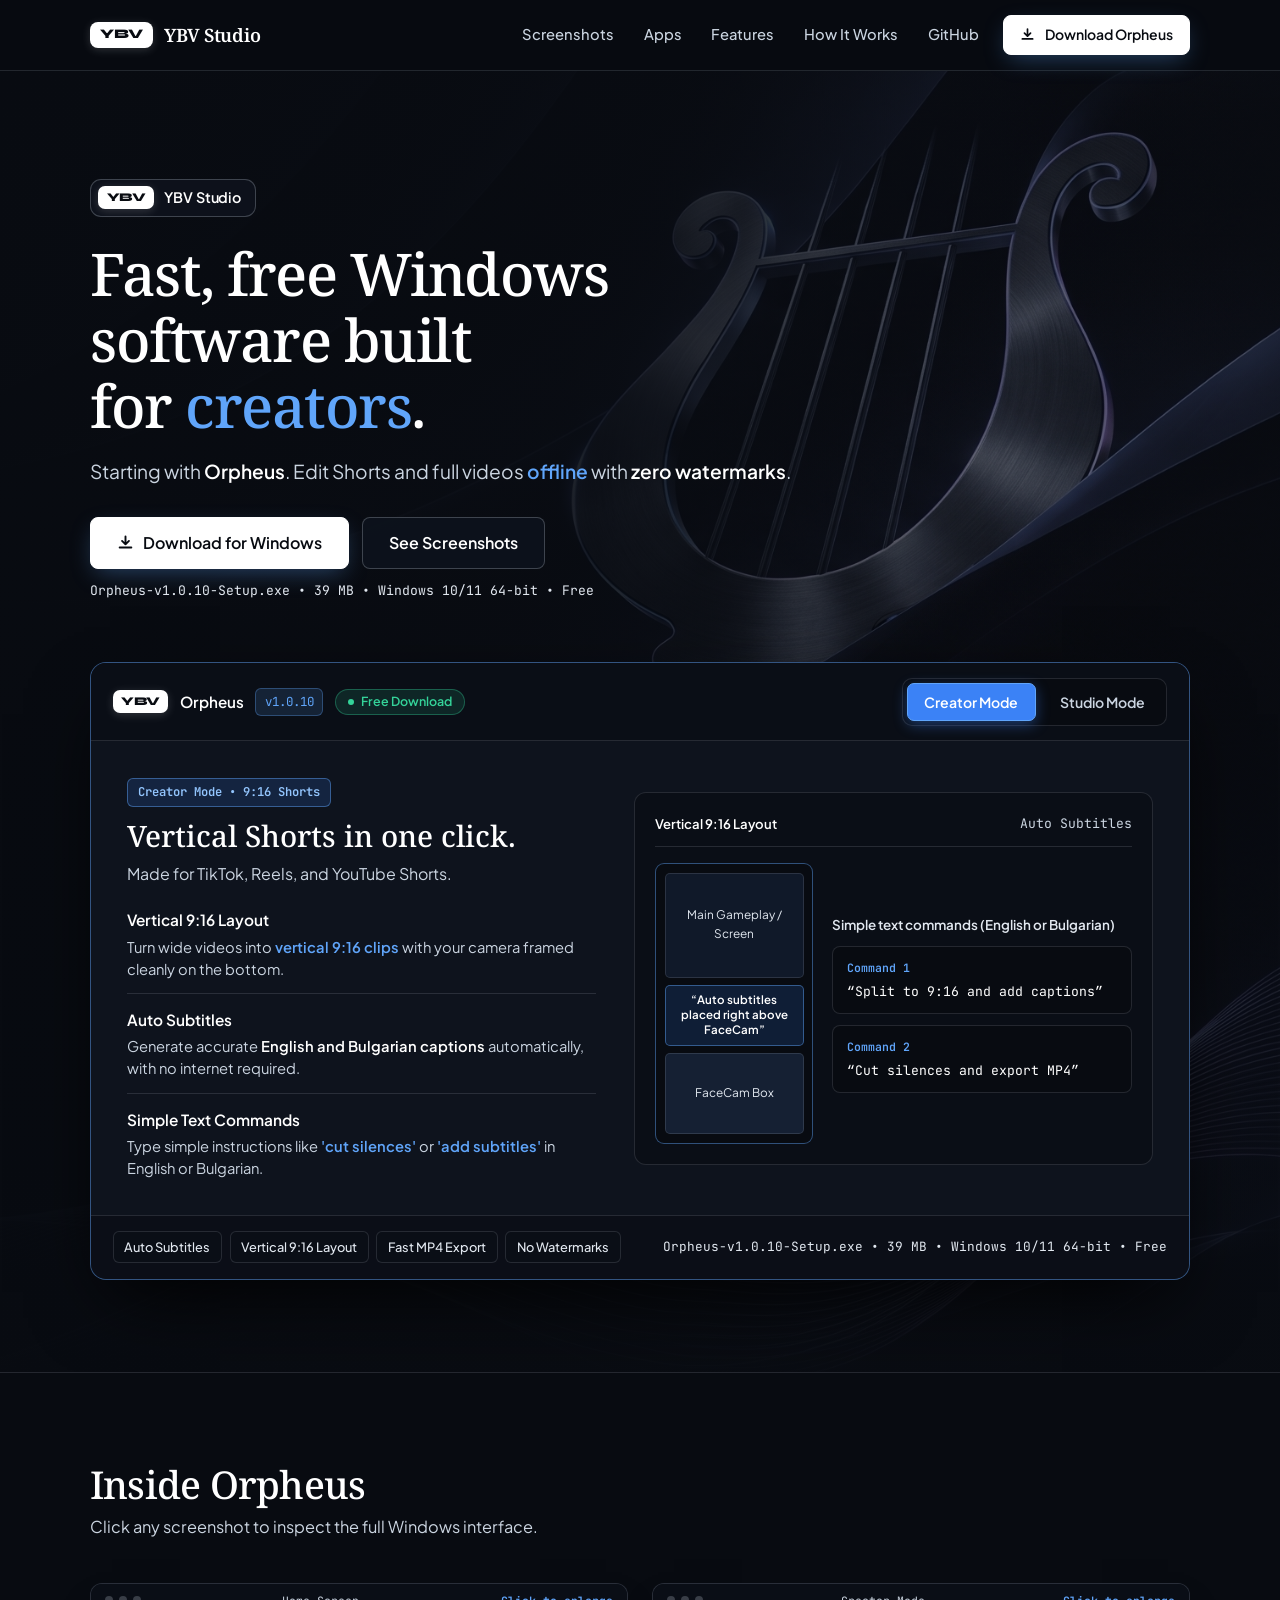
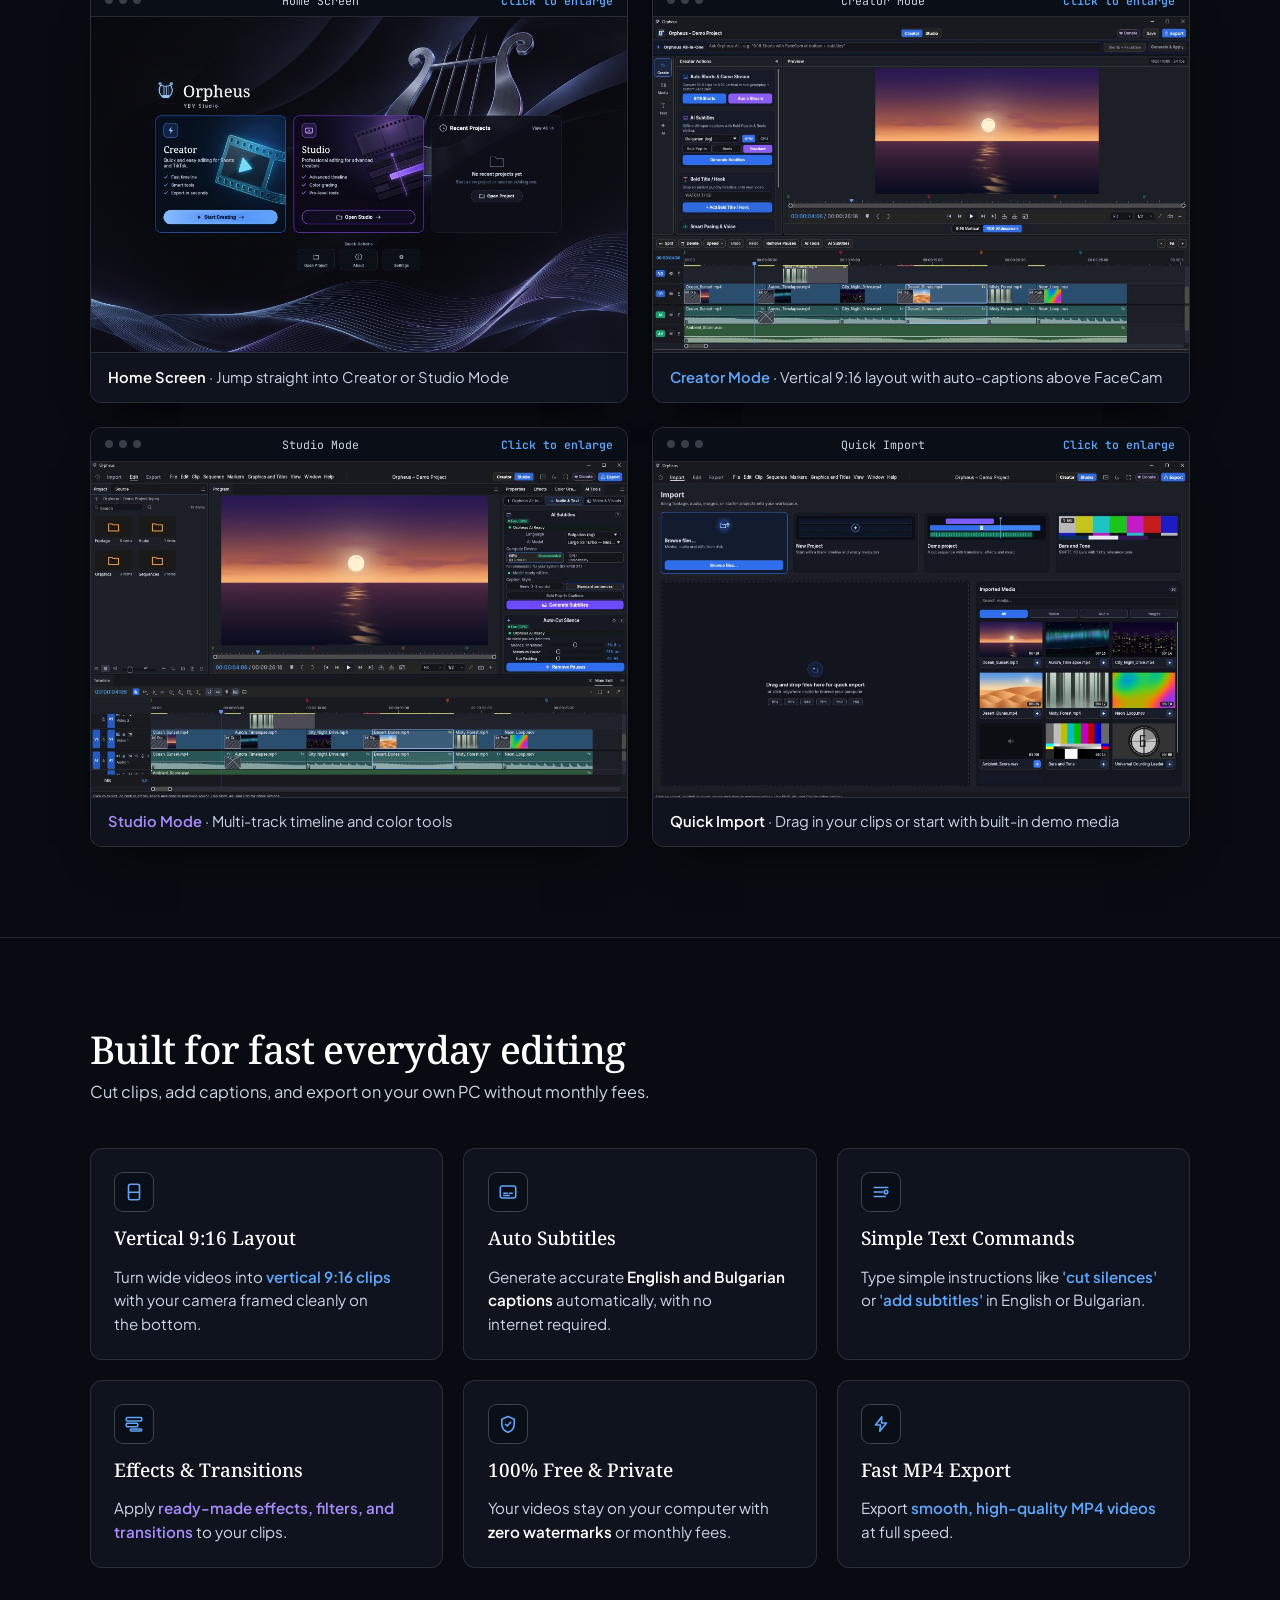
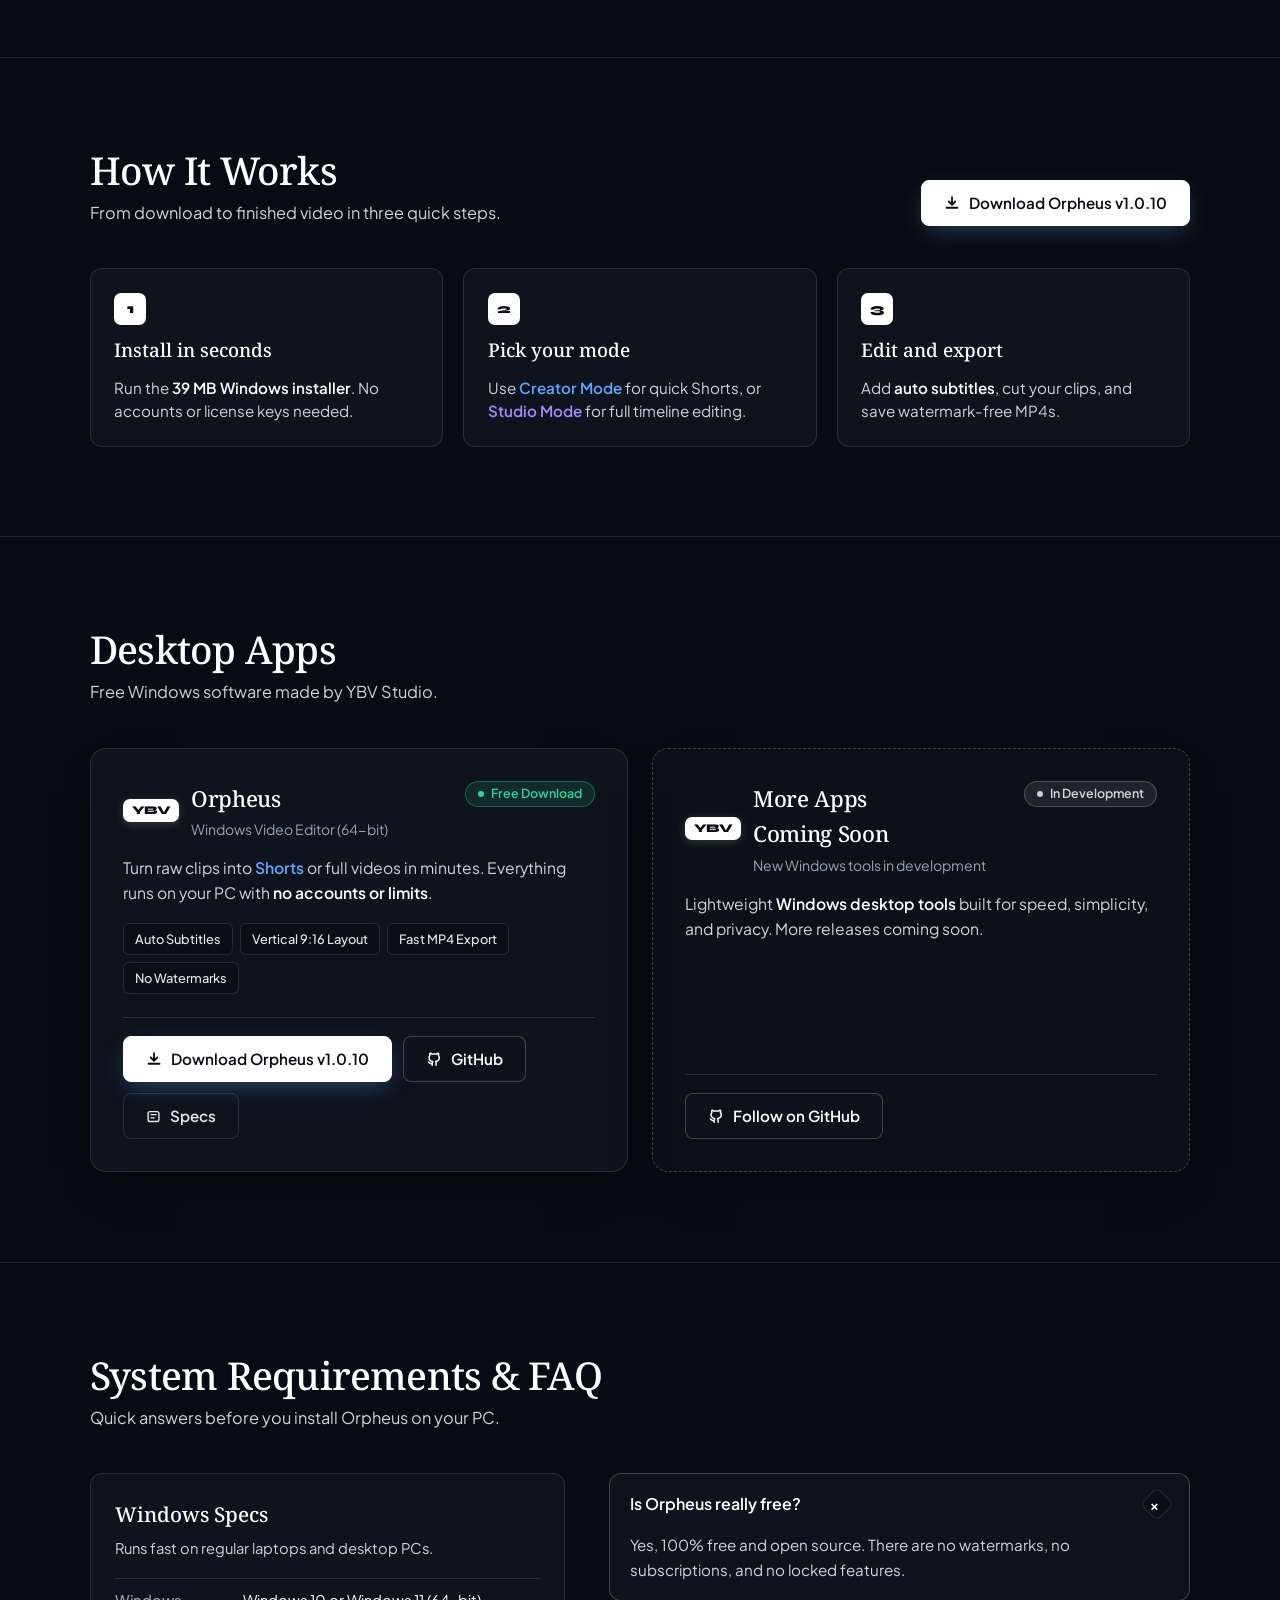
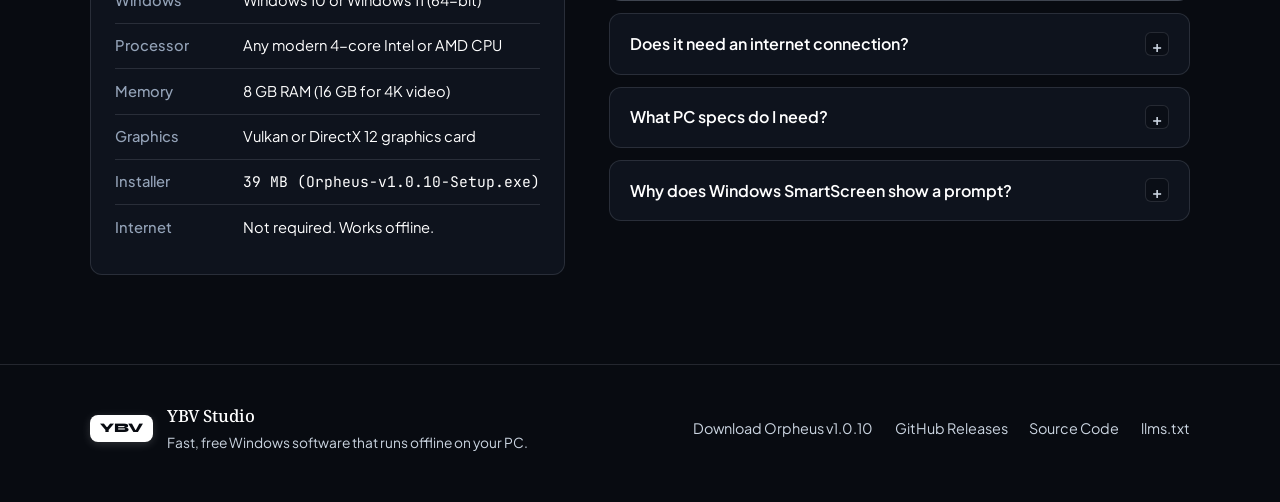
==== docs/index.html @ 58b70d2c "release(v1.0.10): YBV Studio storefront, screenshots gallery, and AI SEO" ====
<!DOCTYPE html>
<html lang="en">
<head>
  <meta charset="UTF-8">
  <meta name="viewport" content="width=device-width, initial-scale=1.0">
  <meta name="theme-color" content="#080B11">
  <title>YBV Studio • Free Windows Software &amp; Orpheus v1.0.10 Video Editor</title>
  <meta
    name="description"
    content="YBV Studio builds fast, free Windows software for creators. Starting with Orpheus v1.0.10: edit 9:16 Shorts and full videos offline with English and Bulgarian auto subtitles and zero watermarks."
  >
  <link rel="canonical" href="https://hertzwag.github.io/Orpheus/">

  <!-- Open Graph / Discord / Social Previews -->
  <meta property="og:type" content="website">
  <meta property="og:site_name" content="YBV Studio">
  <meta property="og:title" content="YBV Studio • Orpheus v1.0.10 Free Windows Video Editor">
  <meta
    property="og:description"
    content="Edit 9:16 Shorts and full YouTube videos offline on Windows 10/11. Automatic English &amp; Bulgarian subtitles, multi-track timeline, and zero watermarks."
  >
  <meta property="og:url" content="https://hertzwag.github.io/Orpheus/">
  <meta property="og:image" content="https://hertzwag.github.io/Orpheus/assets/orpheus-home.jpg">
  <meta property="og:image:alt" content="Orpheus v1.0.10 Home Screen showing Creator Mode and Studio Mode">
  <meta property="og:image:width" content="1024">
  <meta property="og:image:height" content="628">

  <!-- Twitter / X Card -->
  <meta name="twitter:card" content="summary_large_image">
  <meta name="twitter:title" content="YBV Studio • Orpheus v1.0.10 Free Windows Video Editor">
  <meta
    name="twitter:description"
    content="Fast, free Windows video editor with offline auto subtitles, vertical 9:16 layout, multi-track timeline, and zero watermarks."
  >
  <meta name="twitter:image" content="https://hertzwag.github.io/Orpheus/assets/orpheus-home.jpg">
  <meta name="twitter:image:alt" content="Orpheus v1.0.10 Home Screen showing Creator Mode and Studio Mode">

  <!-- Structured Data (JSON-LD) for Search Engines & AI Recommendation Systems -->
  <script type="application/ld+json">
  {
    "@context": "https://schema.org",
    "@graph": [
      {
        "@type": "Organization",
        "@id": "https://hertzwag.github.io/Orpheus/#organization",
        "name": "YBV Studio",
        "url": "https://hertzwag.github.io/Orpheus/",
        "sameAs": [
          "https://github.com/hertzwaG",
          "https://github.com/hertzwaG/Orpheus"
        ],
        "description": "Independent Windows desktop software studio building fast, free, offline desktop applications for creators."
      },
      {
        "@type": "SoftwareApplication",
        "@id": "https://hertzwag.github.io/Orpheus/#orpheus",
        "name": "Orpheus",
        "applicationCategory": "MultimediaApplication",
        "applicationSubCategory": "Video Editor",
        "operatingSystem": "Windows 10, Windows 11 (64-bit)",
        "softwareVersion": "1.0.10",
        "isAccessibleForFree": true,
        "url": "https://hertzwag.github.io/Orpheus/",
        "downloadUrl": "https://github.com/hertzwaG/Orpheus/releases/download/v1.0.10/Orpheus-v1.0.10-Setup.exe",
        "installUrl": "https://github.com/hertzwaG/Orpheus/releases/download/v1.0.10/Orpheus-v1.0.10-Setup.exe",
        "releaseNotes": "https://github.com/hertzwaG/Orpheus/releases/tag/v1.0.10",
        "fileSize": "39 MB",
        "author": {
          "@id": "https://hertzwag.github.io/Orpheus/#organization"
        },
        "publisher": {
          "@id": "https://hertzwag.github.io/Orpheus/#organization"
        },
        "offers": {
          "@type": "Offer",
          "price": "0",
          "priceCurrency": "USD"
        },
        "featureList": [
          "Vertical 9:16 Layout for Shorts, TikToks, and Reels with camera framed on the bottom",
          "Auto Subtitles in English and Bulgarian generated offline with no internet required",
          "Simple Text Commands in English or Bulgarian such as cut silences or add subtitles",
          "Full Multi-Track Studio Timeline with real-time color grading, effects, and transitions",
          "Fast MP4 Export on Windows 10 and Windows 11 with zero watermarks and no monthly fees"
        ],
        "screenshot": [
          "https://hertzwag.github.io/Orpheus/assets/orpheus-home.jpg",
          "https://hertzwag.github.io/Orpheus/assets/orpheus-creator-mode.jpg",
          "https://hertzwag.github.io/Orpheus/assets/orpheus-studio-mode.jpg",
          "https://hertzwag.github.io/Orpheus/assets/orpheus-import.jpg"
        ]
      }
    ]
  }
  </script>

  <link rel="preconnect" href="https://fonts.googleapis.com">
  <link rel="preconnect" href="https://fonts.gstatic.com" crossorigin>
  <link
    href="https://fonts.googleapis.com/css2?family=JetBrains+Mono:wght@400;500;600&family=Noto+Serif:wght@500;600&family=Plus+Jakarta+Sans:wght@400;500;600;700&family=Space+Grotesk:wght@700&family=Syne:wght@700;800&display=swap"
    rel="stylesheet"
  >
  <link rel="stylesheet" href="styles.css">
</head>
<body>
  <a class="skip-link" href="#main">Skip to main content</a>

  <!-- Sticky Glass Top Navigation -->
  <header class="site-header">
    <div class="container header-inner">
      <a class="brand-mark" href="#top" translate="no">
        <span class="ybv-badge">YBV</span>
        <span class="brand-mark__name">YBV Studio</span>
      </a>

      <nav class="site-nav" aria-label="Primary navigation">
        <a class="site-nav__link" href="#screenshots">Screenshots</a>
        <a class="site-nav__link" href="#apps">Apps</a>
        <a class="site-nav__link" href="#features">Features</a>
        <a class="site-nav__link" href="#how-it-works">How It Works</a>
        <a
          class="site-nav__link"
          href="https://github.com/hertzwaG/Orpheus"
          target="_blank"
          rel="noopener noreferrer"
        >
          GitHub
        </a>
        <a
          class="btn btn--primary btn--sm site-nav__cta"
          href="https://github.com/hertzwaG/Orpheus/releases/download/v1.0.10/Orpheus-v1.0.10-Setup.exe"
          data-download-app="orpheus"
        >
          <svg width="15" height="15" viewBox="0 0 16 16" fill="none" stroke="currentColor" stroke-width="1.8" stroke-linecap="round" stroke-linejoin="round" aria-hidden="true">
            <path d="M8 2.25v7.5m0 0L4.75 6.5M8 9.75l3.25-3.25M2.5 12.75h11"/>
          </svg>
          <span>Download Orpheus</span>
        </a>
      </nav>
    </div>
  </header>

  <main id="main">
    <!-- Hero Section -->
    <section class="hero" id="top" aria-labelledby="hero-heading">
      <div class="hero__media" aria-hidden="true">
        <img
          class="hero__backdrop"
          src="assets/home_backdrop.png"
          alt=""
          width="1920"
          height="1080"
          fetchpriority="high"
        >
        <div class="hero__scrim"></div>
      </div>

      <div class="container hero__inner">
        <div class="hero__top">
          <div class="hero__brand-row">
            <span class="ybv-badge ybv-badge--sm" translate="no">YBV</span>
            <span class="hero__brand-text" translate="no">YBV Studio</span>
          </div>

          <h1 class="hero__title" id="hero-heading">
            Fast, free Windows software built for <span class="hero__title-accent">creators</span>.
          </h1>
          <p class="hero__lead">
            Starting with <strong class="hl-white">Orpheus</strong>. Edit Shorts and full videos <strong class="hl-blue">offline</strong> with <strong class="hl-white">zero watermarks</strong>.
          </p>

          <div class="hero__cta-group">
            <div class="hero__actions">
              <a
                class="btn btn--primary btn--lg"
                href="https://github.com/hertzwaG/Orpheus/releases/download/v1.0.10/Orpheus-v1.0.10-Setup.exe"
                data-download-app="orpheus"
              >
                <svg width="17" height="17" viewBox="0 0 16 16" fill="none" stroke="currentColor" stroke-width="1.8" stroke-linecap="round" stroke-linejoin="round" aria-hidden="true">
                  <path d="M8 2.25v7.5m0 0L4.75 6.5M8 9.75l3.25-3.25M2.5 12.75h11"/>
                </svg>
                <span>Download for Windows</span>
              </a>

              <a class="btn btn--secondary btn--lg" href="#screenshots">
                <span>See Screenshots</span>
              </a>
            </div>
            <span class="cta-file-meta">
              Orpheus-v1.0.10-Setup.exe • 39 MB • Windows 10/11 64-bit • Free
            </span>
          </div>
        </div>

        <!-- Interactive App Preview Frame (Creator Mode vs. Studio Mode) -->
        <div id="hero-app-preview">
          <noscript>
            <p class="section-subtitle">
              Download <a href="https://github.com/hertzwaG/Orpheus/releases/download/v1.0.10/Orpheus-v1.0.10-Setup.exe">Orpheus v1.0.10 for Windows (39 MB)</a>.
            </p>
          </noscript>
        </div>
      </div>
    </section>

    <!-- Inside Orpheus: Real App Screenshots Gallery -->
    <section class="section" id="screenshots" aria-labelledby="screenshots-heading">
      <div class="container">
        <div class="section-header">
          <div>
            <h2 class="section-title" id="screenshots-heading">Inside Orpheus</h2>
            <p class="section-subtitle">
              Click any screenshot to inspect the full Windows interface.
            </p>
          </div>
        </div>

        <div class="screenshots-grid">
          <figure class="shot-card">
            <button
              type="button"
              class="shot-card__trigger"
              data-lightbox-src="assets/orpheus-home.jpg"
              data-lightbox-caption="Home Screen · Jump straight into Creator or Studio Mode"
              data-lightbox-alt="Orpheus Home Screen showing Creator Mode, Studio Mode, and Recent Projects"
            >
              <div class="shot-window-bar">
                <span class="shot-window-dots" aria-hidden="true">
                  <span class="shot-window-dot"></span>
                  <span class="shot-window-dot"></span>
                  <span class="shot-window-dot"></span>
                </span>
                <span class="shot-window-tag">Home Screen</span>
                <span class="shot-window-zoom">Click to enlarge</span>
              </div>
              <div class="shot-card__media">
                <img
                  class="shot-card__img"
                  src="assets/orpheus-home.jpg"
                  alt="Orpheus Home Screen showing Creator Mode, Studio Mode, and Recent Projects"
                  width="1024"
                  height="628"
                  loading="lazy"
                >
              </div>
            </button>
            <figcaption class="shot-card__caption">
              <strong class="hl-white">Home Screen</strong> · Jump straight into Creator or Studio Mode
            </figcaption>
          </figure>

          <figure class="shot-card">
            <button
              type="button"
              class="shot-card__trigger"
              data-lightbox-src="assets/orpheus-creator-mode.jpg"
              data-lightbox-caption="Creator Mode · Vertical 9:16 layout with auto-captions and text commands"
              data-lightbox-alt="Orpheus Creator Mode showing 9:16 Shorts and Game Stream tools, AI Subtitles panel, and timeline"
            >
              <div class="shot-window-bar">
                <span class="shot-window-dots" aria-hidden="true">
                  <span class="shot-window-dot"></span>
                  <span class="shot-window-dot"></span>
                  <span class="shot-window-dot"></span>
                </span>
                <span class="shot-window-tag">Creator Mode</span>
                <span class="shot-window-zoom">Click to enlarge</span>
              </div>
              <div class="shot-card__media">
                <img
                  class="shot-card__img"
                  src="assets/orpheus-creator-mode.jpg"
                  alt="Orpheus Creator Mode showing 9:16 Shorts and Game Stream tools, AI Subtitles panel, and timeline"
                  width="1024"
                  height="625"
                  loading="lazy"
                >
              </div>
            </button>
            <figcaption class="shot-card__caption">
              <strong class="hl-blue">Creator Mode</strong> · Vertical 9:16 layout with auto-captions above FaceCam
            </figcaption>
          </figure>

          <figure class="shot-card">
            <button
              type="button"
              class="shot-card__trigger"
              data-lightbox-src="assets/orpheus-studio-mode.jpg"
              data-lightbox-caption="Studio Mode · Multi-track timeline, color tools, and auto-cut silence"
              data-lightbox-alt="Orpheus Studio Mode showing Project bin, Program monitor, AI Subtitles and Auto-Cut Silence inspector, and multi-track timeline"
            >
              <div class="shot-window-bar">
                <span class="shot-window-dots" aria-hidden="true">
                  <span class="shot-window-dot"></span>
                  <span class="shot-window-dot"></span>
                  <span class="shot-window-dot"></span>
                </span>
                <span class="shot-window-tag">Studio Mode</span>
                <span class="shot-window-zoom">Click to enlarge</span>
              </div>
              <div class="shot-card__media">
                <img
                  class="shot-card__img"
                  src="assets/orpheus-studio-mode.jpg"
                  alt="Orpheus Studio Mode showing Project bin, Program monitor, AI Subtitles and Auto-Cut Silence inspector, and multi-track timeline"
                  width="1024"
                  height="625"
                  loading="lazy"
                >
              </div>
            </button>
            <figcaption class="shot-card__caption">
              <strong class="hl-purple">Studio Mode</strong> · Multi-track timeline and color tools
            </figcaption>
          </figure>

          <figure class="shot-card">
            <button
              type="button"
              class="shot-card__trigger"
              data-lightbox-src="assets/orpheus-import.jpg"
              data-lightbox-caption="Quick Import · Drag in your clips or test right away with built-in demo footage"
              data-lightbox-alt="Orpheus Import screen showing drag-and-drop file import and starter demo media"
            >
              <div class="shot-window-bar">
                <span class="shot-window-dots" aria-hidden="true">
                  <span class="shot-window-dot"></span>
                  <span class="shot-window-dot"></span>
                  <span class="shot-window-dot"></span>
                </span>
                <span class="shot-window-tag">Quick Import</span>
                <span class="shot-window-zoom">Click to enlarge</span>
              </div>
              <div class="shot-card__media">
                <img
                  class="shot-card__img"
                  src="assets/orpheus-import.jpg"
                  alt="Orpheus Import screen showing drag-and-drop file import and starter demo media"
                  width="1024"
                  height="625"
                  loading="lazy"
                >
              </div>
            </button>
            <figcaption class="shot-card__caption">
              <strong class="hl-white">Quick Import</strong> · Drag in your clips or start with built-in demo media
            </figcaption>
          </figure>
        </div>
      </div>
    </section>

    <!-- Feature Cards Grid (1 Short Sentence Each) -->
    <section class="section" id="features" aria-labelledby="features-heading">
      <div class="container">
        <div class="section-header">
          <div>
            <h2 class="section-title" id="features-heading">Built for fast everyday editing</h2>
            <p class="section-subtitle">
              Cut clips, add captions, and export on your own PC without monthly fees.
            </p>
          </div>
        </div>

        <div class="features-grid">
          <article class="feature-card">
            <span class="feature-card__icon" aria-hidden="true">
              <svg width="20" height="20" viewBox="0 0 20 20" fill="none" stroke="currentColor" stroke-width="1.6" stroke-linecap="round" stroke-linejoin="round">
                <rect x="4.5" y="2.25" width="11" height="15.5" rx="2"/>
                <path d="M4.5 10.25h11"/>
              </svg>
            </span>
            <h3 class="feature-card__title">Vertical 9:16 Layout</h3>
            <p class="feature-card__body">
              Turn wide videos into <strong class="hl-blue">vertical 9:16 clips</strong> with your camera framed cleanly on the bottom.
            </p>
          </article>

          <article class="feature-card">
            <span class="feature-card__icon" aria-hidden="true">
              <svg width="20" height="20" viewBox="0 0 20 20" fill="none" stroke="currentColor" stroke-width="1.6" stroke-linecap="round" stroke-linejoin="round">
                <rect x="2.25" y="4" width="15.5" height="12" rx="2.2"/>
                <path d="M5.75 11.25h3.5M11.25 11.25h3M5.75 13.5h5.5"/>
              </svg>
            </span>
            <h3 class="feature-card__title">Auto Subtitles</h3>
            <p class="feature-card__body">
              Generate accurate <strong class="hl-white">English and Bulgarian captions</strong> automatically, with no internet required.
            </p>
          </article>

          <article class="feature-card">
            <span class="feature-card__icon" aria-hidden="true">
              <svg width="20" height="20" viewBox="0 0 20 20" fill="none" stroke="currentColor" stroke-width="1.6" stroke-linecap="round" stroke-linejoin="round">
                <path d="M3.25 5.5h13.5M3.25 10h8.5M3.25 14.5h11"/>
                <circle cx="15" cy="10" r="1.75"/>
              </svg>
            </span>
            <h3 class="feature-card__title">Simple Text Commands</h3>
            <p class="feature-card__body">
              Type simple instructions like <strong class="hl-blue">'cut silences'</strong> or <strong class="hl-blue">'add subtitles'</strong> in English or Bulgarian.
            </p>
          </article>

          <article class="feature-card">
            <span class="feature-card__icon" aria-hidden="true">
              <svg width="20" height="20" viewBox="0 0 20 20" fill="none" stroke="currentColor" stroke-width="1.6" stroke-linecap="round" stroke-linejoin="round">
                <rect x="2.25" y="3.5" width="15.5" height="3.5" rx="1"/>
                <rect x="2.25" y="9.25" width="11.5" height="3.5" rx="1"/>
                <rect x="6.25" y="15" width="11.5" height="2" rx="1"/>
              </svg>
            </span>
            <h3 class="feature-card__title">Effects &amp; Transitions</h3>
            <p class="feature-card__body">
              Apply <strong class="hl-purple">ready-made effects, filters, and transitions</strong> to your clips.
            </p>
          </article>

          <article class="feature-card">
            <span class="feature-card__icon" aria-hidden="true">
              <svg width="20" height="20" viewBox="0 0 20 20" fill="none" stroke="currentColor" stroke-width="1.6" stroke-linecap="round" stroke-linejoin="round">
                <path d="M10 2.5L3.75 5.25v4.5c0 4.2 2.65 7.3 6.25 8.5 3.6-1.2 6.25-4.3 6.25-8.5v-4.5L10 2.5z"/>
                <path d="M7.5 10.25l1.75 1.75 3.5-3.75"/>
              </svg>
            </span>
            <h3 class="feature-card__title">100% Free &amp; Private</h3>
            <p class="feature-card__body">
              Your videos stay on your computer with <strong class="hl-white">zero watermarks</strong> or monthly fees.
            </p>
          </article>

          <article class="feature-card">
            <span class="feature-card__icon" aria-hidden="true">
              <svg width="20" height="20" viewBox="0 0 20 20" fill="none" stroke="currentColor" stroke-width="1.6" stroke-linecap="round" stroke-linejoin="round">
                <path d="M10.75 2.75L4.5 11h5l-.75 6.25L15.5 9h-5l.25-6.25z"/>
              </svg>
            </span>
            <h3 class="feature-card__title">Fast MP4 Export</h3>
            <p class="feature-card__body">
              Export <strong class="hl-blue">smooth, high-quality MP4 videos</strong> at full speed.
            </p>
          </article>
        </div>
      </div>
    </section>

    <!-- How It Works (3 Crisp Steps) -->
    <section class="section" id="how-it-works" aria-labelledby="how-heading">
      <div class="container">
        <div class="section-header">
          <div>
            <h2 class="section-title" id="how-heading">How It Works</h2>
            <p class="section-subtitle">
              From download to finished video in three quick steps.
            </p>
          </div>
          <a
            class="btn btn--primary"
            href="https://github.com/hertzwaG/Orpheus/releases/download/v1.0.10/Orpheus-v1.0.10-Setup.exe"
            data-download-app="orpheus"
          >
            <svg width="16" height="16" viewBox="0 0 16 16" fill="none" stroke="currentColor" stroke-width="1.8" stroke-linecap="round" stroke-linejoin="round" aria-hidden="true">
              <path d="M8 2.25v7.5m0 0L4.75 6.5M8 9.75l3.25-3.25M2.5 12.75h11"/>
            </svg>
            <span>Download Orpheus v1.0.10</span>
          </a>
        </div>

        <ol class="steps-grid">
          <li class="step-card">
            <span class="step-card__num">1</span>
            <h3 class="step-card__title">Install in seconds</h3>
            <p class="step-card__desc">
              Run the <strong class="hl-white">39 MB Windows installer</strong>. No accounts or license keys needed.
            </p>
          </li>
          <li class="step-card">
            <span class="step-card__num">2</span>
            <h3 class="step-card__title">Pick your mode</h3>
            <p class="step-card__desc">
              Use <strong class="hl-blue">Creator Mode</strong> for quick Shorts, or <strong class="hl-purple">Studio Mode</strong> for full timeline editing.
            </p>
          </li>
          <li class="step-card">
            <span class="step-card__num">3</span>
            <h3 class="step-card__title">Edit and export</h3>
            <p class="step-card__desc">
              Add <strong class="hl-white">auto subtitles</strong>, cut your clips, and save watermark-free MP4s.
            </p>
          </li>
        </ol>
      </div>
    </section>

    <!-- Desktop Apps Catalog (Rendered from docs/projects.js) -->
    <section class="section" id="apps" aria-labelledby="apps-heading">
      <div class="container">
        <div class="section-header">
          <div>
            <h2 class="section-title" id="apps-heading">Desktop Apps</h2>
            <p class="section-subtitle">
              Free Windows software made by YBV Studio.
            </p>
          </div>
        </div>

        <div class="catalog-grid" id="software-catalog-grid"></div>
      </div>
    </section>

    <!-- System Requirements & FAQ Accordion -->
    <section class="section" id="faq" aria-labelledby="faq-heading">
      <div class="container">
        <div class="section-header">
          <div>
            <h2 class="section-title" id="faq-heading">System Requirements &amp; FAQ</h2>
            <p class="section-subtitle">
              Quick answers before you install Orpheus on your PC.
            </p>
          </div>
        </div>

        <div class="req-faq-grid">
          <aside class="req-card" aria-labelledby="req-card-heading">
            <h3 class="req-card__title" id="req-card-heading">Windows Specs</h3>
            <p class="req-card__sub">Runs fast on regular laptops and desktop PCs.</p>
            <dl class="req-list">
              <div class="req-row">
                <dt>Windows</dt>
                <dd>Windows 10 or Windows 11 (64-bit)</dd>
              </div>
              <div class="req-row">
                <dt>Processor</dt>
                <dd>Any modern 4-core Intel or AMD CPU</dd>
              </div>
              <div class="req-row">
                <dt>Memory</dt>
                <dd>8 GB RAM (16 GB for 4K video)</dd>
              </div>
              <div class="req-row">
                <dt>Graphics</dt>
                <dd>Vulkan or DirectX 12 graphics card</dd>
              </div>
              <div class="req-row">
                <dt>Installer</dt>
                <dd class="mono">39 MB (Orpheus-v1.0.10-Setup.exe)</dd>
              </div>
              <div class="req-row">
                <dt>Internet</dt>
                <dd>Not required. Works offline.</dd>
              </div>
            </dl>
          </aside>

          <div class="faq-stack">
            <details class="faq-item" open>
              <summary class="faq-question">
                <span>Is Orpheus really free?</span>
                <span class="faq-question__icon" aria-hidden="true">+</span>
              </summary>
              <p class="faq-answer">
                Yes, 100% free and open source. There are no watermarks, no subscriptions, and no locked features.
              </p>
            </details>

            <details class="faq-item">
              <summary class="faq-question">
                <span>Does it need an internet connection?</span>
                <span class="faq-question__icon" aria-hidden="true">+</span>
              </summary>
              <p class="faq-answer">
                No. Editing, vertical 9:16 layouts, color grading, and auto subtitles all run offline on your PC.
              </p>
            </details>

            <details class="faq-item">
              <summary class="faq-question">
                <span>What PC specs do I need?</span>
                <span class="faq-question__icon" aria-hidden="true">+</span>
              </summary>
              <p class="faq-answer">
                Any 64-bit Windows 10 or 11 PC with 8 GB of RAM and a standard graphics card will run it smoothly.
              </p>
            </details>

            <details class="faq-item">
              <summary class="faq-question">
                <span>Why does Windows SmartScreen show a prompt?</span>
                <span class="faq-question__icon" aria-hidden="true">+</span>
              </summary>
              <p class="faq-answer">
                Independent free apps without a paid corporate certificate show a standard Windows notice. Click <strong class="hl-white">More info</strong> and then <strong class="hl-white">Run anyway</strong> to install.
              </p>
            </details>
          </div>
        </div>
      </div>
    </section>
  </main>

  <!-- Footer -->
  <footer class="site-footer">
    <div class="container footer-inner">
      <div class="footer-brand">
        <span class="ybv-badge" translate="no">YBV</span>
        <div class="footer-brand__text">
          <span class="footer-brand__title" translate="no">YBV Studio</span>
          <span class="footer-brand__note">
            Fast, free Windows software that runs offline on your PC.
          </span>
        </div>
      </div>

      <ul class="footer-links" aria-label="Studio links">
        <li>
          <a
            href="https://github.com/hertzwaG/Orpheus/releases/download/v1.0.10/Orpheus-v1.0.10-Setup.exe"
            data-download-app="orpheus"
          >
            Download Orpheus v1.0.10
          </a>
        </li>
        <li>
          <a
            href="https://github.com/hertzwaG/Orpheus/releases"
            target="_blank"
            rel="noopener noreferrer"
          >
            GitHub Releases
          </a>
        </li>
        <li>
          <a
            href="https://github.com/hertzwaG/Orpheus"
            target="_blank"
            rel="noopener noreferrer"
          >
            Source Code
          </a>
        </li>
        <li>
          <a href="llms.txt">llms.txt</a>
        </li>
      </ul>
    </div>
  </footer>

  <!-- Full-Resolution Screenshot Lightbox Modal -->
  <dialog
    class="lightbox-dialog"
    id="screenshot-lightbox"
    aria-labelledby="lightbox-caption"
  >
    <div class="lightbox-dialog__bar">
      <div class="studio-dialog__brand">
        <span class="ybv-badge ybv-badge--sm" translate="no">YBV</span>
        <span class="lightbox-dialog__caption" id="lightbox-caption">Orpheus Screenshot</span>
      </div>
      <div class="lightbox-dialog__controls">
        <button type="button" class="lightbox-nav-btn" id="lightbox-prev" aria-label="Previous screenshot">
          Prev
        </button>
        <button type="button" class="lightbox-nav-btn" id="lightbox-next" aria-label="Next screenshot">
          Next
        </button>
        <button
          type="button"
          class="icon-close-btn"
          id="lightbox-close"
          aria-label="Close screenshot preview"
        >
          <svg width="16" height="16" viewBox="0 0 16 16" fill="none" stroke="currentColor" stroke-width="1.6" stroke-linecap="round" aria-hidden="true">
            <path d="M4 4l8 8M12 4l-8 8"/>
          </svg>
        </button>
      </div>
    </div>
    <div class="lightbox-dialog__stage">
      <img
        class="lightbox-dialog__img"
        id="lightbox-img"
        src="assets/orpheus-home.jpg"
        alt="Orpheus screenshot preview"
      >
    </div>
  </dialog>

  <!-- Friendly Download Assistant Modal -->
  <dialog
    class="studio-dialog"
    id="download-helper-dialog"
    aria-labelledby="dl-dialog-title"
    aria-describedby="dl-dialog-subtitle"
  >
    <div class="studio-dialog__header">
      <div class="studio-dialog__brand">
        <span class="ybv-badge" translate="no">YBV</span>
        <div>
          <h2 class="studio-dialog__title" id="dl-dialog-title">Downloading Orpheus v1.0.10…</h2>
          <p class="studio-dialog__subtitle mono" id="dl-dialog-subtitle">
            Orpheus-v1.0.10-Setup.exe • 39 MB • Windows 10/11 64-bit • Free
          </p>
        </div>
      </div>
      <button
        type="button"
        class="icon-close-btn"
        id="dl-dialog-close"
        aria-label="Close download dialog"
      >
        <svg width="16" height="16" viewBox="0 0 16 16" fill="none" stroke="currentColor" stroke-width="1.6" stroke-linecap="round" aria-hidden="true">
          <path d="M4 4l8 8M12 4l-8 8"/>
        </svg>
      </button>
    </div>

    <div class="studio-dialog__body">
      <div class="download-fallback-box">
        <span>Didn’t start yet?</span>
        <span>
          <a
            id="dl-direct-link"
            href="https://github.com/hertzwaG/Orpheus/releases/download/v1.0.10/Orpheus-v1.0.10-Setup.exe"
          >
            Orpheus-v1.0.10-Setup.exe
          </a>
          ·
          <a
            id="dl-releases-link"
            href="https://github.com/hertzwaG/Orpheus/releases"
            target="_blank"
            rel="noopener noreferrer"
          >
            GitHub Releases
          </a>
        </span>
      </div>

      <ol class="dialog-steps" id="dl-steps-list"></ol>

      <div class="smartscreen-note" id="dl-smartscreen-note"></div>
    </div>

    <div class="studio-dialog__footer">
      <a
        class="btn btn--secondary"
        href="https://github.com/hertzwaG/Orpheus/releases"
        target="_blank"
        rel="noopener noreferrer"
      >
        <span>GitHub Releases</span>
      </a>
      <button type="button" class="btn btn--primary" id="dl-dialog-done">
        <span>Got It</span>
      </button>
    </div>
  </dialog>

  <!-- Release Specs Modal -->
  <dialog
    class="studio-dialog"
    id="software-spec-dialog"
    aria-labelledby="spec-dialog-title"
    aria-describedby="spec-dialog-desc"
  >
    <div class="studio-dialog__header">
      <div class="studio-dialog__brand">
        <span class="ybv-badge" translate="no">YBV</span>
        <div>
          <h2 class="studio-dialog__title" id="spec-dialog-title">App Specs</h2>
          <p class="studio-dialog__subtitle" id="spec-dialog-subtitle"></p>
        </div>
      </div>
      <button
        type="button"
        class="icon-close-btn"
        id="spec-dialog-close"
        aria-label="Close specs dialog"
      >
        <svg width="16" height="16" viewBox="0 0 16 16" fill="none" stroke="currentColor" stroke-width="1.6" stroke-linecap="round" aria-hidden="true">
          <path d="M4 4l8 8M12 4l-8 8"/>
        </svg>
      </button>
    </div>

    <div class="studio-dialog__body">
      <p class="section-subtitle" id="spec-dialog-desc" style="margin-top:0;"></p>
      <table class="spec-table">
        <tbody id="spec-dialog-rows"></tbody>
      </table>
    </div>

    <div class="studio-dialog__footer" id="spec-dialog-footer"></div>
  </dialog>

  <script src="projects.js" defer></script>
  <script src="app.js" defer></script>
</body>
</html>
---- docs/styles.css ----
/* ==========================================================================
   YBV Studio - High-Contrast Consumer Desktop Storefront
   Deep obsidian canvas (#080B11), crisp slate/white typography,
   electric-blue Creator Mode (#3B82F6) & vivid-purple Studio Mode (#8B5CF6)
   ========================================================================== */

:root {
  /* Obsidian Surfaces */
  --bg-canvas: #080B11;
  --bg-surface: #0E131D;
  --bg-surface-hover: #131B29;
  --bg-well: #0A0E16;
  --bg-elevated: #172133;

  /* Hairlines & Borders */
  --border-subtle: rgba(203, 213, 225, 0.14);
  --border-strong: rgba(203, 213, 225, 0.26);
  --border-focus: #60A5FA;

  /* High-Contrast Text Hierarchy */
  --ink-primary: #FFFFFF;
  --ink-body: #CBD5E1;
  --ink-bright-body: #E2E8F0;
  --ink-muted: #94A3B8;

  /* Brand & Mode Accents */
  --accent-ice: #60A5FA;
  --accent-creator: #3B82F6;
  --accent-creator-soft: rgba(59, 130, 246, 0.16);
  --accent-creator-border: rgba(96, 165, 250, 0.45);
  --accent-studio: #8B5CF6;
  --accent-studio-soft: rgba(139, 92, 246, 0.18);
  --accent-studio-border: rgba(167, 139, 250, 0.48);
  --accent-purple-text: #A78BFA;

  --status-active: #34D399;
  --status-active-bg: rgba(52, 211, 153, 0.12);
  --status-active-border: rgba(52, 211, 153, 0.34);
  --status-dev: #CBD5E1;
  --status-dev-bg: rgba(203, 213, 225, 0.1);
  --status-dev-border: rgba(203, 213, 225, 0.24);

  /* Typography */
  --font-brand: 'Syne', 'Space Grotesk', 'Plus Jakarta Sans', sans-serif;
  --font-display: 'Noto Serif', Georgia, 'Times New Roman', serif;
  --font-sans: 'Plus Jakarta Sans', 'Inter', -apple-system, BlinkMacSystemFont, 'Segoe UI', sans-serif;
  --font-mono: 'JetBrains Mono', ui-monospace, 'Cascadia Code', Consolas, monospace;

  /* Layout & Spacing */
  --container-max: 1180px;
  --gutter: clamp(1.25rem, 3.5vw, 2.5rem);
  --section-pad: clamp(4rem, 7vw, 6rem);

  /* Radii */
  --radius-sm: 8px;
  --radius-md: 12px;
  --radius-lg: 16px;

  /* Depth */
  --shadow-card: 0 20px 44px -22px rgba(0, 0, 0, 0.85);
  --shadow-window: 0 32px 72px -20px rgba(0, 0, 0, 0.94);
  --shadow-modal: 0 32px 80px -16px rgba(0, 0, 0, 0.96);

  /* Motion */
  --ease-out: cubic-bezier(0.16, 1, 0.3, 1);
  --dur-fast: 150ms;
  --dur-med: 220ms;
}

/* Base Reset & Browser Surfaces */
html {
  color-scheme: dark;
  background-color: var(--bg-canvas);
  color: var(--ink-primary);
  font-family: var(--font-sans);
  font-size: 16px;
  line-height: 1.6;
  -webkit-font-smoothing: antialiased;
  -moz-osx-font-smoothing: grayscale;
  scroll-behavior: smooth;
}

@media (pointer: fine) {
  html {
    overscroll-behavior: none;
  }
}

*,
*::before,
*::after {
  box-sizing: border-box;
}

body {
  margin: 0;
  min-height: 100vh;
  background-color: var(--bg-canvas);
  color: var(--ink-primary);
  overflow-x: hidden;
  -webkit-tap-highlight-color: rgba(96, 165, 250, 0.2);
}

::selection {
  background-color: rgba(59, 130, 246, 0.35);
  color: #FFFFFF;
}

::-webkit-scrollbar {
  width: 10px;
  height: 10px;
}

::-webkit-scrollbar-track {
  background: var(--bg-canvas);
}

::-webkit-scrollbar-thumb {
  background: #1E293B;
  border: 2px solid var(--bg-canvas);
  border-radius: 999px;
}

::-webkit-scrollbar-thumb:hover {
  background: #334155;
}

:focus-visible {
  outline: 2px solid var(--border-focus);
  outline-offset: 3px;
}

/* Skip Link */
.skip-link {
  position: fixed;
  top: 0.75rem;
  left: 0.75rem;
  z-index: 1000;
  padding: 0.65rem 1.1rem;
  background-color: #FFFFFF;
  color: var(--bg-canvas);
  font-weight: 700;
  font-size: 0.875rem;
  text-decoration: none;
  border-radius: var(--radius-sm);
  transform: translateY(-200%);
  transition: transform var(--dur-fast) var(--ease-out);
}

.skip-link:focus-visible {
  transform: translateY(0);
}

h1,
h2,
h3,
h4 {
  margin: 0;
  color: var(--ink-primary);
  text-wrap: balance;
}

p {
  margin: 0;
  text-wrap: pretty;
}

a {
  color: inherit;
  text-underline-offset: 0.22em;
}

button {
  font-family: inherit;
  touch-action: manipulation;
}

.mono {
  font-family: var(--font-mono);
  font-variant-numeric: tabular-nums;
}

/* High-Contrast Inline Highlights for 3-Second Scannability */
.hl-white {
  color: #FFFFFF;
  font-weight: 600;
}

.hl-blue {
  color: var(--accent-ice);
  font-weight: 600;
}

.hl-purple {
  color: var(--accent-purple-text);
  font-weight: 600;
}

.container {
  width: 100%;
  max-width: var(--container-max);
  margin-inline: auto;
  padding-inline: var(--gutter);
}

section[id],
div[id] {
  scroll-margin-top: 5.25rem;
}

/* ==========================================================================
   YBV White Brand Badge
   ========================================================================== */
.ybv-badge {
  display: inline-flex;
  align-items: center;
  justify-content: center;
  background-color: #FFFFFF;
  color: #080B11;
  font-family: var(--font-brand);
  font-weight: 800;
  font-size: 0.82rem;
  line-height: 1;
  letter-spacing: -0.04em;
  text-transform: uppercase;
  padding: 0.42rem 0.64rem;
  border-radius: 8px;
  user-select: none;
  flex-shrink: 0;
  box-shadow: 0 2px 10px rgba(255, 255, 255, 0.16);
}

.ybv-badge--sm {
  font-size: 0.74rem;
  padding: 0.35rem 0.54rem;
  border-radius: 7px;
}

/* ==========================================================================
   Sticky Glass Header
   ========================================================================== */
.site-header {
  position: sticky;
  top: 0;
  z-index: 100;
  background-color: rgba(8, 11, 17, 0.86);
  backdrop-filter: blur(14px);
  -webkit-backdrop-filter: blur(14px);
  border-bottom: 1px solid var(--border-subtle);
}

.header-inner {
  display: flex;
  align-items: center;
  justify-content: space-between;
  gap: 1.25rem;
  min-height: 4.35rem;
}

.brand-mark {
  display: inline-flex;
  align-items: center;
  gap: 0.7rem;
  text-decoration: none;
  color: var(--ink-primary);
  min-height: 44px;
}

.brand-mark__name {
  font-family: var(--font-display);
  font-size: 1.15rem;
  font-weight: 600;
  letter-spacing: -0.015em;
}

.site-nav {
  display: flex;
  align-items: center;
  gap: 0.25rem;
}

.site-nav__link {
  display: inline-flex;
  align-items: center;
  min-height: 42px;
  padding: 0.4rem 0.8rem;
  font-size: 0.92rem;
  font-weight: 500;
  color: var(--ink-body);
  text-decoration: none;
  border-radius: var(--radius-sm);
  transition: color var(--dur-fast) var(--ease-out),
    background-color var(--dur-fast) var(--ease-out);
}

.site-nav__link:hover {
  color: var(--ink-primary);
  background-color: rgba(203, 213, 225, 0.08);
}

.site-nav__cta {
  margin-left: 0.5rem;
}

/* ==========================================================================
   Buttons & Download Metadata
   ========================================================================== */
.btn {
  display: inline-flex;
  align-items: center;
  justify-content: center;
  gap: 0.6rem;
  min-height: 46px;
  padding: 0.72rem 1.35rem;
  border-radius: var(--radius-sm);
  font-size: 0.95rem;
  font-weight: 600;
  line-height: 1.2;
  text-decoration: none;
  cursor: pointer;
  border: 1px solid transparent;
  transition: background-color var(--dur-fast) var(--ease-out),
    border-color var(--dur-fast) var(--ease-out),
    color var(--dur-fast) var(--ease-out),
    transform var(--dur-fast) var(--ease-out),
    box-shadow var(--dur-fast) var(--ease-out);
}

.btn:active {
  transform: translateY(1px);
}

.btn--sm {
  min-height: 40px;
  padding: 0.5rem 1rem;
  font-size: 0.875rem;
}

.btn--lg {
  min-height: 52px;
  padding: 0.85rem 1.6rem;
  font-size: 1rem;
}

.btn--primary {
  background-color: #FFFFFF;
  color: #080B11;
  border-color: #FFFFFF;
  box-shadow: 0 8px 24px -6px rgba(96, 165, 250, 0.38);
}

.btn--primary:hover {
  background-color: #E2EEFF;
  border-color: #E2EEFF;
  box-shadow: 0 10px 28px -4px rgba(96, 165, 250, 0.55);
}

.btn--secondary {
  background-color: rgba(14, 19, 29, 0.92);
  color: var(--ink-primary);
  border-color: var(--border-strong);
}

.btn--secondary:hover {
  background-color: var(--bg-surface-hover);
  border-color: var(--accent-ice);
}

.btn--ghost {
  background-color: transparent;
  color: var(--ink-bright-body);
  border-color: var(--border-subtle);
}

.btn--ghost:hover {
  color: var(--ink-primary);
  border-color: var(--border-strong);
  background-color: rgba(203, 213, 225, 0.08);
}

.cta-file-meta {
  display: block;
  margin-top: 0.7rem;
  font-family: var(--font-mono);
  font-variant-numeric: tabular-nums;
  font-size: 0.82rem;
  color: var(--ink-bright-body);
}

/* Status Pill */
.status-pill {
  display: inline-flex;
  align-items: center;
  gap: 0.45rem;
  padding: 0.3rem 0.75rem;
  border-radius: 999px;
  font-size: 0.78rem;
  font-weight: 600;
  line-height: 1.2;
  white-space: nowrap;
}

.status-pill--active {
  color: var(--status-active);
  background-color: var(--status-active-bg);
  border: 1px solid var(--status-active-border);
}

.status-pill--dev {
  color: var(--status-dev);
  background-color: var(--status-dev-bg);
  border: 1px solid var(--status-dev-border);
}

.status-pill__dot {
  width: 6px;
  height: 6px;
  border-radius: 50%;
  background-color: currentColor;
  flex-shrink: 0;
}

/* ==========================================================================
   Hero Section - Clean Top Breathing Room & Punchy 2-Line Headline
   ========================================================================== */
.hero {
  position: relative;
  overflow: hidden;
  border-bottom: 1px solid var(--border-subtle);
  background-color: var(--bg-canvas);
}

.hero__media {
  position: absolute;
  inset: 0;
  pointer-events: none;
  z-index: 0;
}

.hero__backdrop {
  width: 100%;
  height: 100%;
  object-fit: cover;
  object-position: 75% 30%;
  opacity: 0.9;
  display: block;
}

.hero__scrim {
  position: absolute;
  inset: 0;
  background:
    linear-gradient(
      95deg,
      rgba(8, 11, 17, 0.96) 0%,
      rgba(8, 11, 17, 0.85) 46%,
      rgba(8, 11, 17, 0.35) 76%,
      rgba(8, 11, 17, 0.58) 100%
    ),
    linear-gradient(
      180deg,
      rgba(8, 11, 17, 0.42) 0%,
      rgba(8, 11, 17, 0.08) 46%,
      rgba(8, 11, 17, 0.96) 100%
    );
}

.hero__inner {
  position: relative;
  z-index: 1;
  padding-top: clamp(4.75rem, 8.5vw, 6.75rem);
  padding-bottom: clamp(4rem, 7.5vw, 5.75rem);
  display: flex;
  flex-direction: column;
  gap: clamp(2.75rem, 5vw, 3.85rem);
}

.hero__top {
  max-width: 48rem;
}

.hero__brand-row {
  display: inline-flex;
  align-items: center;
  gap: 0.65rem;
  padding: 0.42rem 0.9rem 0.42rem 0.45rem;
  background-color: rgba(14, 19, 29, 0.88);
  border: 1px solid var(--border-strong);
  border-radius: 11px;
  margin-bottom: 1.5rem;
}

.hero__brand-text {
  font-size: 0.9rem;
  font-weight: 600;
  color: var(--ink-primary);
  letter-spacing: -0.01em;
}

.hero__title {
  font-family: var(--font-display);
  font-size: clamp(2.35rem, 4.6vw, 3.7rem);
  font-weight: 500;
  line-height: 1.12;
  letter-spacing: -0.025em;
  color: var(--ink-primary);
  max-width: 19ch;
  margin-bottom: 1.15rem;
}

.hero__title-accent {
  color: var(--accent-ice);
}

.hero__lead {
  font-size: clamp(1.08rem, 1.5vw, 1.24rem);
  line-height: 1.55;
  color: var(--ink-body);
  max-width: 54ch;
  margin-bottom: 1.85rem;
}

.hero__cta-group {
  display: flex;
  flex-direction: column;
  align-items: flex-start;
}

.hero__actions {
  display: flex;
  flex-wrap: wrap;
  align-items: center;
  gap: 0.85rem;
}

/* ==========================================================================
   Interactive Orpheus Application Window Frame (Mode-Specific Accents)
   ========================================================================== */
.app-window {
  background-color: var(--bg-surface);
  border: 1px solid var(--border-strong);
  border-radius: var(--radius-lg);
  box-shadow: var(--shadow-window);
  overflow: hidden;
  transition: border-color var(--dur-med) var(--ease-out);
}

.app-window[data-active-mode='creator'] {
  border-color: var(--accent-creator-border);
}

.app-window[data-active-mode='studio'] {
  border-color: var(--accent-studio-border);
}

.app-window__titlebar {
  display: flex;
  flex-wrap: wrap;
  align-items: center;
  justify-content: space-between;
  gap: 1rem;
  padding: 0.9rem 1.35rem;
  background-color: var(--bg-well);
  border-bottom: 1px solid var(--border-subtle);
}

.app-window__identity {
  display: flex;
  align-items: center;
  gap: 0.7rem;
}

.app-window__title {
  font-weight: 600;
  font-size: 0.95rem;
  color: var(--ink-primary);
}

.version-tag {
  font-family: var(--font-mono);
  font-variant-numeric: tabular-nums;
  font-size: 0.78rem;
  color: var(--accent-ice);
  padding: 0.2rem 0.55rem;
  border-radius: 6px;
  background-color: rgba(96, 165, 250, 0.14);
  border: 1px solid rgba(96, 165, 250, 0.32);
}

/* Distinct Mode Switcher Tabs: Creator (#3B82F6) vs Studio (#8B5CF6) */
.mode-tablist {
  display: inline-flex;
  gap: 0.35rem;
  padding: 0.25rem;
  background-color: var(--bg-canvas);
  border: 1px solid var(--border-subtle);
  border-radius: 10px;
}

.mode-tab {
  display: inline-flex;
  align-items: center;
  gap: 0.45rem;
  min-height: 38px;
  padding: 0.42rem 1.05rem;
  border: 1px solid transparent;
  border-radius: 7px;
  background-color: transparent;
  color: var(--ink-body);
  font-size: 0.88rem;
  font-weight: 600;
  cursor: pointer;
  transition: background-color var(--dur-fast) var(--ease-out),
    color var(--dur-fast) var(--ease-out),
    border-color var(--dur-fast) var(--ease-out),
    box-shadow var(--dur-fast) var(--ease-out);
}

.mode-tab:hover {
  color: var(--ink-primary);
}

.mode-tab[data-mode-id='creator'][aria-selected='true'] {
  background-color: var(--accent-creator);
  color: #FFFFFF;
  border-color: #60A5FA;
  box-shadow: 0 4px 14px rgba(59, 130, 246, 0.4);
}

.mode-tab[data-mode-id='studio'][aria-selected='true'] {
  background-color: var(--accent-studio);
  color: #FFFFFF;
  border-color: #A78BFA;
  box-shadow: 0 4px 14px rgba(139, 92, 246, 0.42);
}

.mode-panel {
  display: grid;
  grid-template-columns: minmax(0, 0.95fr) minmax(0, 1.05fr);
  gap: clamp(1.5rem, 3vw, 2.5rem);
  padding: clamp(1.4rem, 2.8vw, 2.25rem);
  align-items: center;
}

.mode-panel[hidden] {
  display: none;
}

.mode-copy__badge {
  display: inline-block;
  font-family: var(--font-mono);
  font-size: 0.76rem;
  font-weight: 600;
  padding: 0.24rem 0.62rem;
  border-radius: 6px;
  margin-bottom: 0.75rem;
}

.mode-copy__badge--creator {
  color: #93C5FD;
  background-color: var(--accent-creator-soft);
  border: 1px solid var(--accent-creator-border);
}

.mode-copy__badge--studio {
  color: #C4B5FD;
  background-color: var(--accent-studio-soft);
  border: 1px solid var(--accent-studio-border);
}

.mode-copy__heading {
  font-family: var(--font-display);
  font-size: clamp(1.45rem, 2.3vw, 1.85rem);
  font-weight: 500;
  line-height: 1.2;
  margin-bottom: 0.45rem;
}

.mode-copy__summary {
  color: var(--ink-body);
  font-size: 1rem;
  line-height: 1.55;
  margin-bottom: 1.35rem;
}

.feature-list {
  list-style: none;
  margin: 0;
  padding: 0;
  display: flex;
  flex-direction: column;
  gap: 0.85rem;
}

.feature-item {
  padding-top: 0.85rem;
  border-top: 1px solid var(--border-subtle);
}

.feature-item:first-child {
  padding-top: 0;
  border-top: none;
}

.feature-item__title {
  font-size: 0.96rem;
  font-weight: 600;
  color: var(--ink-primary);
  margin-bottom: 0.18rem;
}

.feature-item__detail {
  font-size: 0.92rem;
  color: var(--ink-body);
  line-height: 1.5;
}

/* Workspace Visual Stage */
.workspace-stage {
  background-color: var(--bg-well);
  border: 1px solid var(--border-subtle);
  border-radius: var(--radius-md);
  padding: 1.25rem;
  display: flex;
  flex-direction: column;
  gap: 1rem;
}

.stage-header {
  display: flex;
  align-items: center;
  justify-content: space-between;
  gap: 0.75rem;
  padding-bottom: 0.75rem;
  border-bottom: 1px solid var(--border-subtle);
  font-size: 0.82rem;
  color: var(--ink-body);
}

.stage-header__title {
  color: var(--ink-primary);
  font-weight: 600;
}

.creator-diagram {
  display: grid;
  grid-template-columns: 158px minmax(0, 1fr);
  gap: 1.15rem;
  align-items: stretch;
}

.vertical-frame {
  aspect-ratio: 9 / 16;
  background-color: var(--bg-canvas);
  border: 1px solid var(--accent-creator-border);
  border-radius: 9px;
  padding: 0.55rem;
  display: flex;
  flex-direction: column;
  justify-content: space-between;
  gap: 0.45rem;
}

.vf-zone {
  border-radius: 5px;
  border: 1px solid var(--border-subtle);
  padding: 0.5rem;
  display: flex;
  flex-direction: column;
  justify-content: center;
  align-items: center;
  text-align: center;
  font-size: 0.74rem;
  color: var(--ink-bright-body);
}

.vf-zone--capture {
  flex: 1.25;
  background-color: #101929;
}

.vf-zone--subtitles {
  padding: 0.42rem 0.5rem;
  background-color: var(--accent-creator-soft);
  border-color: var(--accent-creator-border);
  color: #FFFFFF;
  font-weight: 600;
  font-size: 0.72rem;
  line-height: 1.3;
}

.vf-zone--facecam {
  flex: 0.9;
  background-color: #152033;
}

.command-feed {
  display: flex;
  flex-direction: column;
  justify-content: center;
  gap: 0.7rem;
  min-width: 0;
}

.command-feed__label {
  font-size: 0.84rem;
  font-weight: 600;
  color: var(--ink-bright-body);
}

.command-card {
  padding: 0.75rem 0.9rem;
  background-color: var(--bg-canvas);
  border: 1px solid var(--border-subtle);
  border-radius: var(--radius-sm);
  display: flex;
  flex-direction: column;
  gap: 0.25rem;
}

.command-card__lang {
  font-family: var(--font-mono);
  font-size: 0.72rem;
  color: var(--accent-ice);
  font-weight: 600;
}

.command-card__text {
  font-family: var(--font-mono);
  font-size: 0.82rem;
  color: var(--ink-primary);
  line-height: 1.45;
  overflow-wrap: anywhere;
}

/* Studio Timeline Diagram */
.studio-timeline {
  display: flex;
  flex-direction: column;
  gap: 0.58rem;
}

.timeline-ruler {
  display: flex;
  justify-content: space-between;
  font-family: var(--font-mono);
  font-variant-numeric: tabular-nums;
  font-size: 0.74rem;
  color: var(--ink-muted);
  padding: 0 0.25rem 0.45rem;
  border-bottom: 1px solid var(--border-subtle);
}

.track-row {
  display: grid;
  grid-template-columns: 38px minmax(0, 1fr);
  gap: 0.6rem;
  align-items: center;
}

.track-id {
  font-family: var(--font-mono);
  font-size: 0.75rem;
  font-weight: 600;
  color: var(--ink-bright-body);
  text-align: center;
  padding: 0.35rem 0.25rem;
  background-color: var(--bg-canvas);
  border: 1px solid var(--border-subtle);
  border-radius: 4px;
}

.track-lane {
  position: relative;
  height: 36px;
  background-color: var(--bg-canvas);
  border: 1px solid var(--border-subtle);
  border-radius: 5px;
  overflow: hidden;
}

.track-clip {
  position: absolute;
  top: 4px;
  bottom: 4px;
  border-radius: 4px;
  padding: 0 0.6rem;
  display: flex;
  align-items: center;
  font-family: var(--font-mono);
  font-size: 0.74rem;
  white-space: nowrap;
  overflow: hidden;
  text-overflow: ellipsis;
  border: 1px solid transparent;
}

.track-clip--caption {
  background-color: var(--accent-studio-soft);
  border-color: var(--accent-studio-border);
  color: #EDE9FE;
}

.track-clip--fx {
  background-color: var(--accent-creator-soft);
  border-color: var(--accent-creator-border);
  color: #DBEAFE;
}

.track-clip--video {
  background-color: #1A263D;
  border-color: rgba(203, 213, 225, 0.28);
  color: var(--ink-primary);
}

.track-clip--audio {
  background-color: rgba(52, 211, 153, 0.14);
  border-color: rgba(52, 211, 153, 0.36);
  color: #D1FAE5;
}

.app-window__footer {
  display: flex;
  flex-wrap: wrap;
  align-items: center;
  justify-content: space-between;
  gap: 1rem;
  padding: 0.95rem 1.35rem;
  border-top: 1px solid var(--border-subtle);
  background-color: rgba(10, 14, 22, 0.82);
}

.badge-list {
  display: flex;
  flex-wrap: wrap;
  gap: 0.45rem;
  list-style: none;
  margin: 0;
  padding: 0;
}

.badge-chip {
  display: inline-flex;
  align-items: center;
  padding: 0.3rem 0.68rem;
  border-radius: 6px;
  background-color: var(--bg-well);
  border: 1px solid var(--border-subtle);
  font-size: 0.8rem;
  font-weight: 500;
  color: var(--ink-bright-body);
}

/* ==========================================================================
   Sections & Headings
   ========================================================================== */
.section {
  padding-block: var(--section-pad);
  border-bottom: 1px solid var(--border-subtle);
}

.section:last-of-type {
  border-bottom: none;
}

.section-header {
  display: flex;
  flex-wrap: wrap;
  align-items: flex-end;
  justify-content: space-between;
  gap: 1.25rem 2rem;
  margin-bottom: clamp(1.85rem, 3.6vw, 2.65rem);
}

.section-title {
  font-family: var(--font-display);
  font-size: clamp(1.8rem, 3vw, 2.4rem);
  font-weight: 500;
  line-height: 1.15;
  letter-spacing: -0.02em;
}

.section-subtitle {
  font-size: 1.02rem;
  color: var(--ink-body);
  max-width: 54ch;
  margin-top: 0.5rem;
}

/* ==========================================================================
   Feature Breakdown Grid (1 Short Sentence Each + Key Highlight Words)
   ========================================================================== */
.features-grid {
  display: grid;
  grid-template-columns: repeat(3, minmax(0, 1fr));
  gap: 1.25rem;
}

.feature-card {
  background-color: var(--bg-surface);
  border: 1px solid var(--border-subtle);
  border-radius: var(--radius-md);
  padding: 1.45rem;
  display: flex;
  flex-direction: column;
  gap: 0.7rem;
  transition: border-color var(--dur-med) var(--ease-out),
    background-color var(--dur-med) var(--ease-out);
}

.feature-card:hover {
  border-color: var(--border-strong);
  background-color: var(--bg-surface-hover);
}

.feature-card__icon {
  width: 40px;
  height: 40px;
  border-radius: 9px;
  background-color: var(--bg-well);
  border: 1px solid var(--border-strong);
  color: var(--accent-ice);
  display: inline-grid;
  place-items: center;
  flex-shrink: 0;
}

.feature-card__title {
  font-family: var(--font-display);
  font-size: 1.18rem;
  font-weight: 500;
  color: var(--ink-primary);
}

.feature-card__body {
  font-size: 0.95rem;
  color: var(--ink-body);
  line-height: 1.55;
}

/* ==========================================================================
   How It Works (3 Crisp Steps)
   ========================================================================== */
.steps-grid {
  display: grid;
  grid-template-columns: repeat(3, minmax(0, 1fr));
  gap: 1.25rem;
  list-style: none;
  margin: 0;
  padding: 0;
}

.step-card {
  background-color: var(--bg-surface);
  border: 1px solid var(--border-subtle);
  border-radius: var(--radius-md);
  padding: 1.45rem;
  display: flex;
  flex-direction: column;
  gap: 0.65rem;
}

.step-card__num {
  display: inline-flex;
  align-items: center;
  justify-content: center;
  width: 32px;
  height: 32px;
  border-radius: 7px;
  background-color: #FFFFFF;
  color: #080B11;
  font-family: var(--font-brand);
  font-weight: 800;
  font-size: 0.85rem;
}

.step-card__title {
  font-family: var(--font-display);
  font-size: 1.18rem;
  font-weight: 500;
}

.step-card__desc {
  font-size: 0.95rem;
  color: var(--ink-body);
  line-height: 1.55;
}

/* ==========================================================================
   Software Catalog Grid (Clean, Zero Duplicated Footers)
   ========================================================================== */
.catalog-grid {
  display: grid;
  grid-template-columns: repeat(2, minmax(0, 1fr));
  gap: 1.5rem;
}

.software-card {
  display: flex;
  flex-direction: column;
  justify-content: space-between;
  gap: 1.4rem;
  padding: clamp(1.5rem, 2.5vw, 2rem);
  background-color: var(--bg-surface);
  border: 1px solid var(--border-subtle);
  border-radius: var(--radius-lg);
  box-shadow: var(--shadow-card);
  transition: border-color var(--dur-med) var(--ease-out),
    background-color var(--dur-med) var(--ease-out);
}

.software-card:hover {
  border-color: var(--border-strong);
  background-color: var(--bg-surface-hover);
}

.software-card--dev {
  background-color: rgba(14, 19, 29, 0.72);
  border-style: dashed;
  border-color: var(--border-strong);
}

.software-card__head {
  display: flex;
  align-items: flex-start;
  justify-content: space-between;
  gap: 1rem;
  margin-bottom: 0.9rem;
}

.software-card__title-group {
  display: flex;
  align-items: center;
  gap: 0.75rem;
}

.software-card__title {
  font-family: var(--font-display);
  font-size: 1.38rem;
  font-weight: 500;
  letter-spacing: -0.015em;
}

.software-card__meta {
  font-size: 0.88rem;
  color: var(--ink-muted);
  margin-top: 0.15rem;
}

.software-card__summary {
  font-size: 0.98rem;
  color: var(--ink-body);
  line-height: 1.6;
  margin-bottom: 1.1rem;
}

.software-card__footer {
  display: flex;
  flex-wrap: wrap;
  align-items: center;
  gap: 0.7rem;
  padding-top: 1.15rem;
  border-top: 1px solid var(--border-subtle);
}

/* ==========================================================================
   System Requirements & FAQ Accordion
   ========================================================================== */
.req-faq-grid {
  display: grid;
  grid-template-columns: minmax(0, 0.9fr) minmax(0, 1.1fr);
  gap: clamp(1.75rem, 4vw, 2.75rem);
  align-items: start;
}

.req-card {
  background-color: var(--bg-surface);
  border: 1px solid var(--border-subtle);
  border-radius: var(--radius-md);
  padding: 1.5rem;
}

.req-card__title {
  font-family: var(--font-display);
  font-size: 1.28rem;
  font-weight: 500;
  margin-bottom: 0.35rem;
}

.req-card__sub {
  font-size: 0.92rem;
  color: var(--ink-body);
  margin-bottom: 1.1rem;
}

.req-list {
  margin: 0;
  display: flex;
  flex-direction: column;
}

.req-row {
  display: grid;
  grid-template-columns: 7.25rem minmax(0, 1fr);
  gap: 0.75rem;
  padding-block: 0.65rem;
  border-top: 1px solid var(--border-subtle);
  font-size: 0.92rem;
}

.req-row dt {
  color: var(--ink-muted);
  font-weight: 500;
}

.req-row dd {
  margin: 0;
  color: var(--ink-primary);
}

/* FAQ Accordion */
.faq-stack {
  display: flex;
  flex-direction: column;
  gap: 0.75rem;
}

.faq-item {
  background-color: var(--bg-surface);
  border: 1px solid var(--border-subtle);
  border-radius: var(--radius-md);
  overflow: hidden;
  transition: border-color var(--dur-fast) var(--ease-out);
}

.faq-item[open] {
  border-color: var(--border-strong);
}

.faq-question {
  display: flex;
  align-items: center;
  justify-content: space-between;
  gap: 1rem;
  padding: 1.05rem 1.25rem;
  font-size: 1rem;
  font-weight: 600;
  color: var(--ink-primary);
  cursor: pointer;
  list-style: none;
  user-select: none;
}

.faq-question::-webkit-details-marker {
  display: none;
}

.faq-question__icon {
  width: 24px;
  height: 24px;
  border-radius: 6px;
  background-color: var(--bg-well);
  border: 1px solid var(--border-subtle);
  display: inline-grid;
  place-items: center;
  color: var(--ink-body);
  flex-shrink: 0;
  transition: transform var(--dur-fast) var(--ease-out);
}

.faq-item[open] .faq-question__icon {
  transform: rotate(45deg);
  color: var(--ink-primary);
}

.faq-answer {
  padding: 0 1.25rem 1.15rem;
  font-size: 0.95rem;
  color: var(--ink-body);
  line-height: 1.6;
}

/* ==========================================================================
   Modals (<dialog>) - Download Assistant & App Details
   ========================================================================== */
.studio-dialog {
  width: min(580px, calc(100vw - 2rem));
  padding: 0;
  border: 1px solid var(--border-strong);
  border-radius: var(--radius-lg);
  background-color: var(--bg-surface);
  color: var(--ink-primary);
  box-shadow: var(--shadow-modal);
  overscroll-behavior: contain;
}

.studio-dialog::backdrop {
  background-color: rgba(4, 6, 11, 0.8);
  backdrop-filter: blur(5px);
}

.studio-dialog__header {
  display: flex;
  align-items: flex-start;
  justify-content: space-between;
  gap: 1rem;
  padding: 1.3rem 1.45rem;
  border-bottom: 1px solid var(--border-subtle);
  background-color: var(--bg-well);
}

.studio-dialog__brand {
  display: flex;
  align-items: center;
  gap: 0.75rem;
}

.studio-dialog__title {
  font-family: var(--font-display);
  font-size: 1.32rem;
  font-weight: 500;
}

.studio-dialog__subtitle {
  font-size: 0.85rem;
  color: var(--ink-body);
  margin-top: 0.2rem;
}

.icon-close-btn {
  display: inline-grid;
  place-items: center;
  width: 40px;
  height: 40px;
  border-radius: var(--radius-sm);
  border: 1px solid var(--border-subtle);
  background-color: var(--bg-surface);
  color: var(--ink-body);
  cursor: pointer;
  flex-shrink: 0;
  transition: color var(--dur-fast) var(--ease-out),
    border-color var(--dur-fast) var(--ease-out);
}

.icon-close-btn:hover {
  color: var(--ink-primary);
  border-color: var(--border-strong);
}

.studio-dialog__body {
  padding: 1.3rem 1.45rem;
  display: flex;
  flex-direction: column;
  gap: 1.1rem;
}

.download-fallback-box {
  padding: 0.85rem 1rem;
  background-color: var(--bg-well);
  border: 1px solid var(--border-subtle);
  border-radius: var(--radius-sm);
  font-size: 0.88rem;
  color: var(--ink-body);
  display: flex;
  flex-wrap: wrap;
  align-items: center;
  justify-content: space-between;
  gap: 0.65rem;
}

.download-fallback-box a {
  color: var(--accent-ice);
  font-weight: 600;
}

.dialog-steps {
  list-style: none;
  margin: 0;
  padding: 0;
  display: flex;
  flex-direction: column;
  gap: 0.7rem;
}

.dialog-step {
  display: grid;
  grid-template-columns: 28px minmax(0, 1fr);
  gap: 0.75rem;
  align-items: start;
  padding: 0.75rem 0.9rem;
  background-color: var(--bg-canvas);
  border: 1px solid var(--border-subtle);
  border-radius: var(--radius-sm);
}

.dialog-step__num {
  width: 26px;
  height: 26px;
  border-radius: 6px;
  background-color: #FFFFFF;
  color: #080B11;
  font-family: var(--font-brand);
  font-weight: 800;
  font-size: 0.78rem;
  display: inline-grid;
  place-items: center;
}

.dialog-step__title {
  font-size: 0.92rem;
  font-weight: 600;
  color: var(--ink-primary);
  margin-bottom: 0.12rem;
}

.dialog-step__detail {
  font-size: 0.86rem;
  color: var(--ink-body);
}

.smartscreen-note {
  padding: 0.8rem 0.95rem;
  border-radius: var(--radius-sm);
  background-color: rgba(59, 130, 246, 0.1);
  border: 1px solid rgba(96, 165, 250, 0.3);
  font-size: 0.85rem;
  color: var(--ink-body);
  line-height: 1.55;
}

.spec-table {
  width: 100%;
  border-collapse: collapse;
  font-size: 0.88rem;
}

.spec-table tr {
  border-top: 1px solid var(--border-subtle);
}

.spec-table tr:last-child {
  border-bottom: 1px solid var(--border-subtle);
}

.spec-table th {
  text-align: left;
  padding: 0.62rem 0.75rem 0.62rem 0;
  color: var(--ink-muted);
  font-weight: 500;
  width: 38%;
}

.spec-table td {
  padding: 0.62rem 0;
  color: var(--ink-primary);
  font-family: var(--font-mono);
  font-variant-numeric: tabular-nums;
  font-size: 0.82rem;
}

.studio-dialog__footer {
  display: flex;
  flex-wrap: wrap;
  justify-content: flex-end;
  gap: 0.75rem;
  padding: 0.95rem 1.45rem 1.2rem;
  border-top: 1px solid var(--border-subtle);
  background-color: var(--bg-well);
}

/* ==========================================================================
   Footer
   ========================================================================== */
.site-footer {
  border-top: 1px solid var(--border-subtle);
  padding-block: 2.35rem 3rem;
  background-color: var(--bg-canvas);
}

.footer-inner {
  display: flex;
  flex-wrap: wrap;
  align-items: center;
  justify-content: space-between;
  gap: 1.25rem 2rem;
}

.footer-brand {
  display: flex;
  align-items: center;
  gap: 0.85rem;
}

.footer-brand__text {
  display: flex;
  flex-direction: column;
  gap: 0.15rem;
}

.footer-brand__title {
  font-family: var(--font-display);
  font-size: 1.05rem;
  font-weight: 500;
  color: var(--ink-primary);
}

.footer-brand__note {
  font-size: 0.86rem;
  color: var(--ink-body);
}

.footer-links {
  display: flex;
  flex-wrap: wrap;
  gap: 0.4rem 1.35rem;
  list-style: none;
  margin: 0;
  padding: 0;
}

.footer-links a {
  display: inline-flex;
  align-items: center;
  min-height: 44px;
  font-size: 0.9rem;
  color: var(--ink-body);
  text-decoration: none;
  transition: color var(--dur-fast) var(--ease-out);
}

.footer-links a:hover {
  color: var(--ink-primary);
  text-decoration: underline;
}

/* ==========================================================================
   Responsive Design
   ========================================================================== */
@media (max-width: 980px) {
  .mode-panel {
    grid-template-columns: 1fr;
  }

  .features-grid {
    grid-template-columns: repeat(2, minmax(0, 1fr));
  }

  .steps-grid {
    grid-template-columns: 1fr;
  }

  .req-faq-grid {
    grid-template-columns: 1fr;
  }
}

@media (max-width: 760px) {
  .catalog-grid,
  .features-grid {
    grid-template-columns: 1fr;
  }

  .creator-diagram {
    grid-template-columns: 1fr;
  }

  .vertical-frame {
    max-width: 190px;
    margin-inline: auto;
  }

  .site-nav__link {
    padding: 0.4rem 0.55rem;
    font-size: 0.84rem;
  }

  .site-nav__cta {
    display: none;
  }
}

@media (prefers-reduced-motion: reduce) {
  html {
    scroll-behavior: auto;
  }

  *,
  *::before,
  *::after {
    transition-duration: 0.01ms !important;
    animation-duration: 0.01ms !important;
  }
}

/* ==========================================================================
   Inside Orpheus - Real App Screenshots Gallery & Lightbox Modal
   ========================================================================== */
.screenshots-grid {
  display: grid;
  grid-template-columns: repeat(2, minmax(0, 1fr));
  gap: 1.5rem;
}

.shot-card {
  margin: 0;
  background-color: var(--bg-surface);
  border: 1px solid var(--border-subtle);
  border-radius: var(--radius-md);
  overflow: hidden;
  box-shadow: var(--shadow-card);
  display: flex;
  flex-direction: column;
  transition: border-color var(--dur-med) var(--ease-out),
    transform var(--dur-med) var(--ease-out);
}

.shot-card:hover {
  border-color: var(--accent-ice);
  transform: translateY(-2px);
}

.shot-card__trigger {
  display: block;
  width: 100%;
  padding: 0;
  margin: 0;
  border: none;
  background: none;
  color: inherit;
  text-align: left;
  cursor: zoom-in;
}

.shot-window-bar {
  display: flex;
  align-items: center;
  justify-content: space-between;
  gap: 0.75rem;
  padding: 0.55rem 0.9rem;
  background-color: var(--bg-well);
  border-bottom: 1px solid var(--border-subtle);
}

.shot-window-dots {
  display: inline-flex;
  align-items: center;
  gap: 0.35rem;
}

.shot-window-dot {
  width: 8px;
  height: 8px;
  border-radius: 50%;
  background-color: rgba(203, 213, 225, 0.24);
}

.shot-window-tag {
  font-family: var(--font-mono);
  font-size: 0.72rem;
  color: var(--ink-body);
}

.shot-window-zoom {
  font-family: var(--font-mono);
  font-size: 0.72rem;
  color: var(--accent-ice);
  font-weight: 600;
}

.shot-card__media {
  position: relative;
  aspect-ratio: 16 / 10;
  background-color: var(--bg-canvas);
  overflow: hidden;
}

.shot-card__img {
  width: 100%;
  height: 100%;
  object-fit: cover;
  object-position: top center;
  display: block;
  transition: transform var(--dur-med) var(--ease-out);
}

.shot-card:hover .shot-card__img {
  transform: scale(1.015);
}

.shot-card__caption {
  padding: 0.85rem 1.05rem;
  border-top: 1px solid var(--border-subtle);
  background-color: var(--bg-surface);
  font-size: 0.92rem;
  color: var(--ink-body);
  line-height: 1.45;
}

/* Full-Resolution Screenshot Lightbox (<dialog>) */
.lightbox-dialog {
  width: min(1160px, calc(100vw - 1.5rem));
  max-height: calc(100vh - 1.5rem);
  padding: 0;
  border: 1px solid var(--border-strong);
  border-radius: var(--radius-lg);
  background-color: var(--bg-surface);
  color: var(--ink-primary);
  box-shadow: var(--shadow-modal);
  overscroll-behavior: contain;
}

.lightbox-dialog::backdrop {
  background-color: rgba(3, 5, 10, 0.88);
  backdrop-filter: blur(6px);
}

.lightbox-dialog__bar {
  display: flex;
  align-items: center;
  justify-content: space-between;
  gap: 1rem;
  padding: 0.85rem 1.25rem;
  background-color: var(--bg-well);
  border-bottom: 1px solid var(--border-subtle);
}

.lightbox-dialog__caption {
  font-size: 0.95rem;
  font-weight: 500;
  color: var(--ink-primary);
}

.lightbox-dialog__controls {
  display: flex;
  align-items: center;
  gap: 0.5rem;
}

.lightbox-nav-btn {
  display: inline-flex;
  align-items: center;
  justify-content: center;
  min-height: 36px;
  padding: 0.35rem 0.75rem;
  border-radius: var(--radius-sm);
  border: 1px solid var(--border-subtle);
  background-color: var(--bg-surface);
  color: var(--ink-body);
  font-size: 0.82rem;
  font-weight: 600;
  cursor: pointer;
  transition: color var(--dur-fast) var(--ease-out),
    border-color var(--dur-fast) var(--ease-out);
}

.lightbox-nav-btn:hover {
  color: var(--ink-primary);
  border-color: var(--border-strong);
}

.lightbox-dialog__stage {
  padding: 1rem;
  background-color: var(--bg-canvas);
  display: flex;
  align-items: center;
  justify-content: center;
  max-height: calc(100vh - 6.5rem);
  overflow: auto;
}

.lightbox-dialog__img {
  display: block;
  max-width: 100%;
  max-height: calc(100vh - 8.5rem);
  width: auto;
  height: auto;
  border-radius: 8px;
  border: 1px solid var(--border-subtle);
}

@media (max-width: 820px) {
  .screenshots-grid {
    grid-template-columns: 1fr;
  }
}
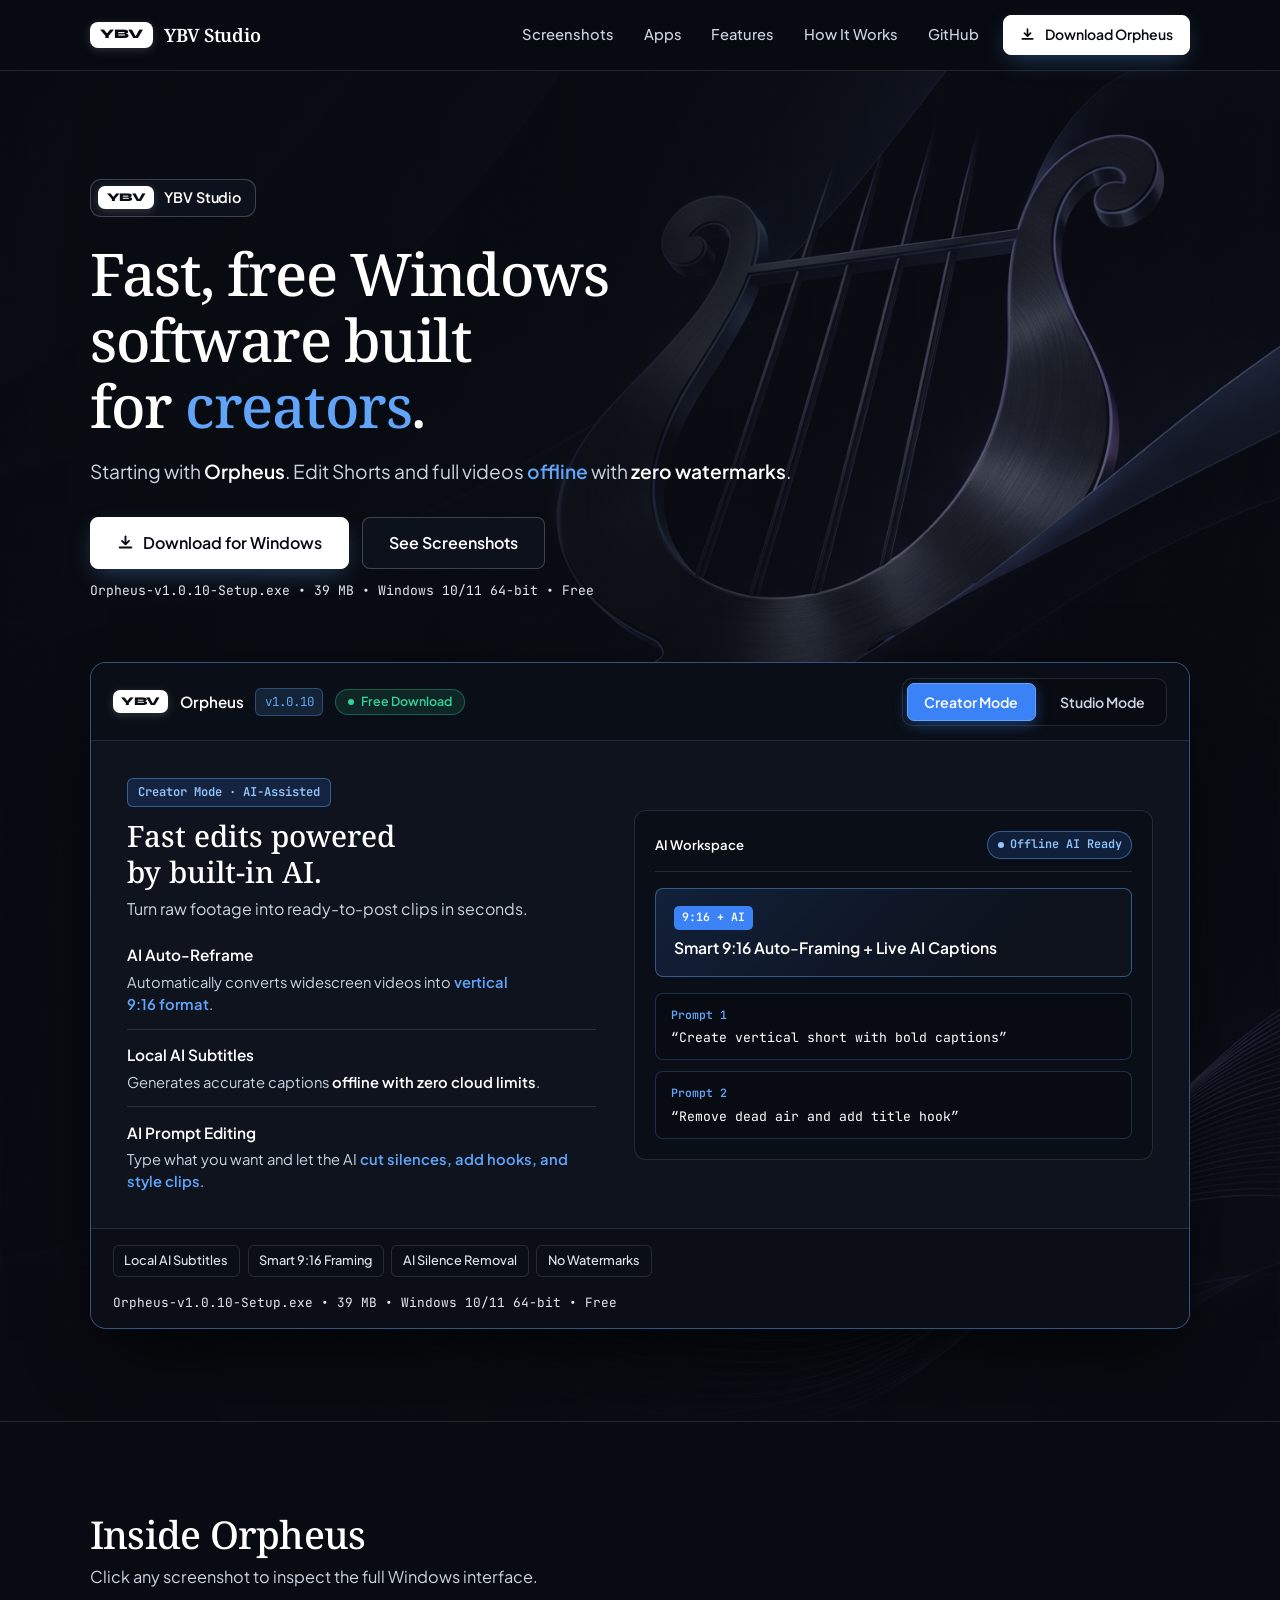
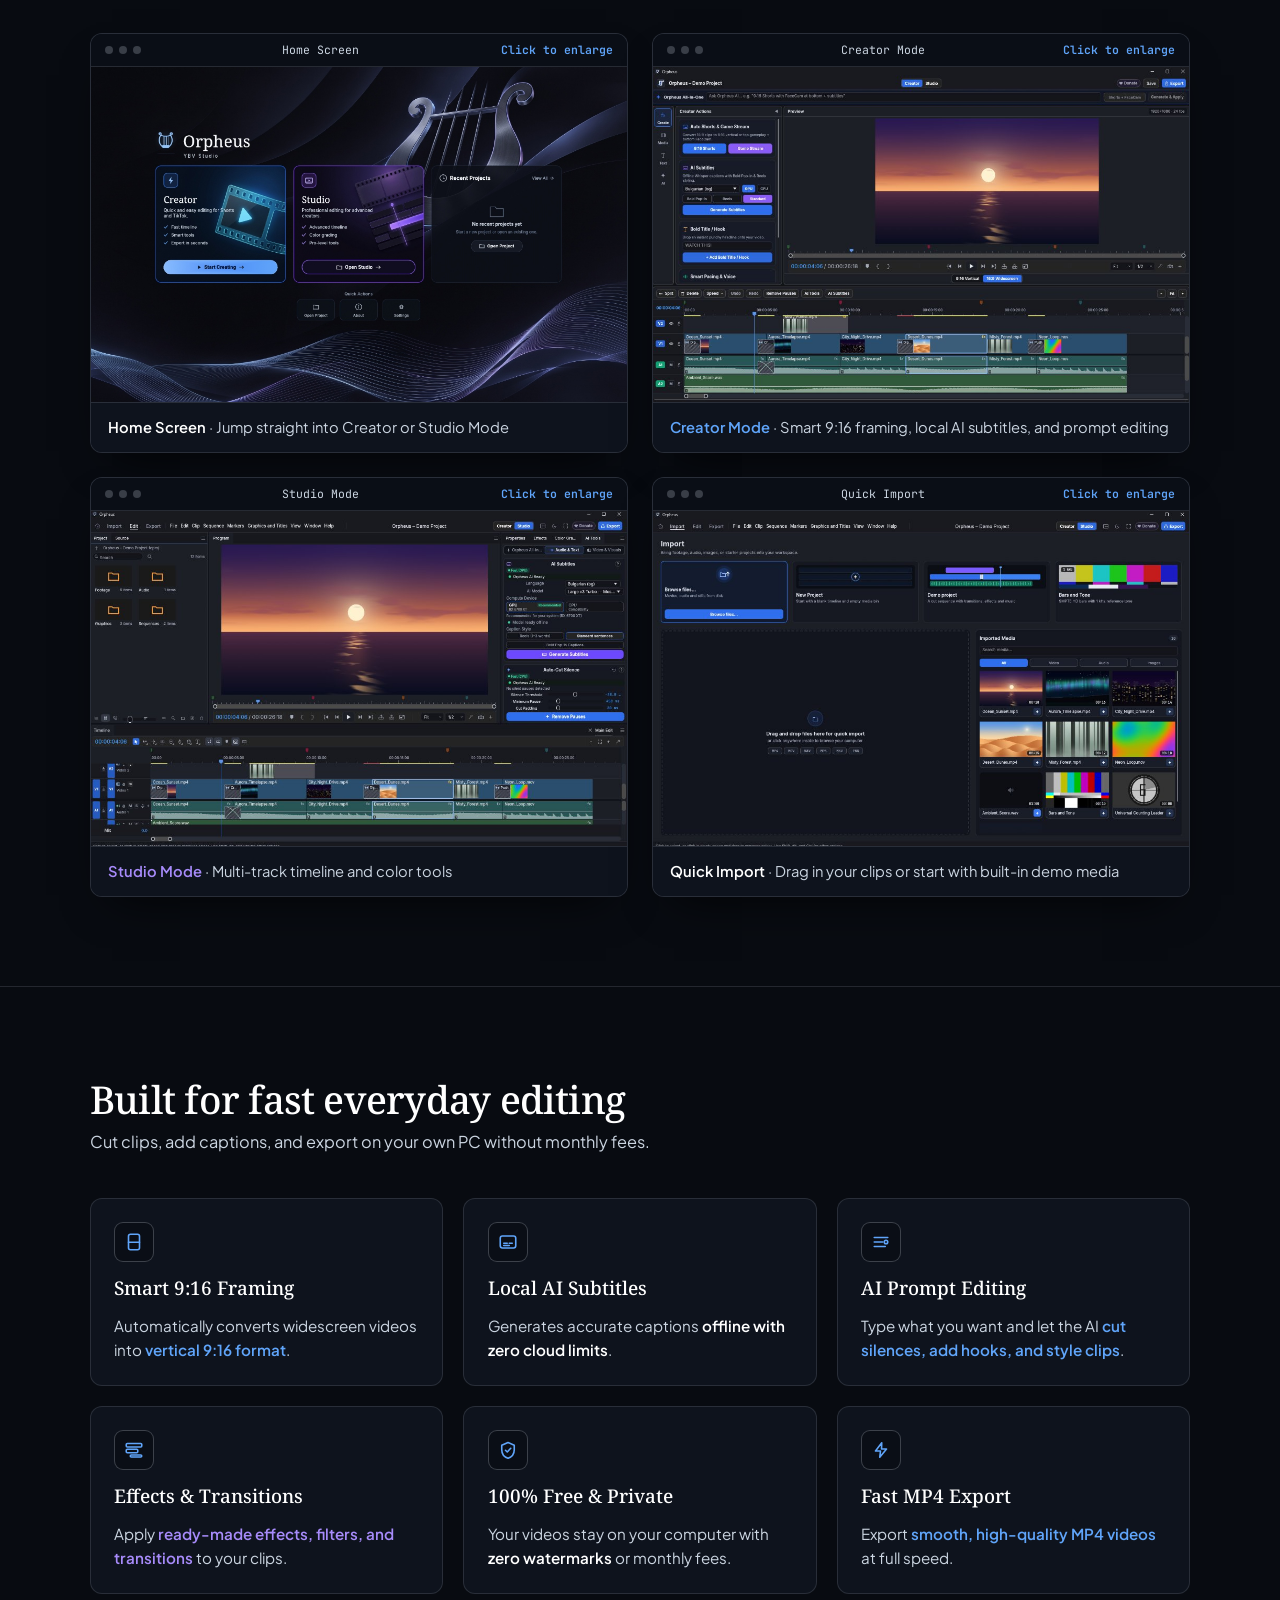
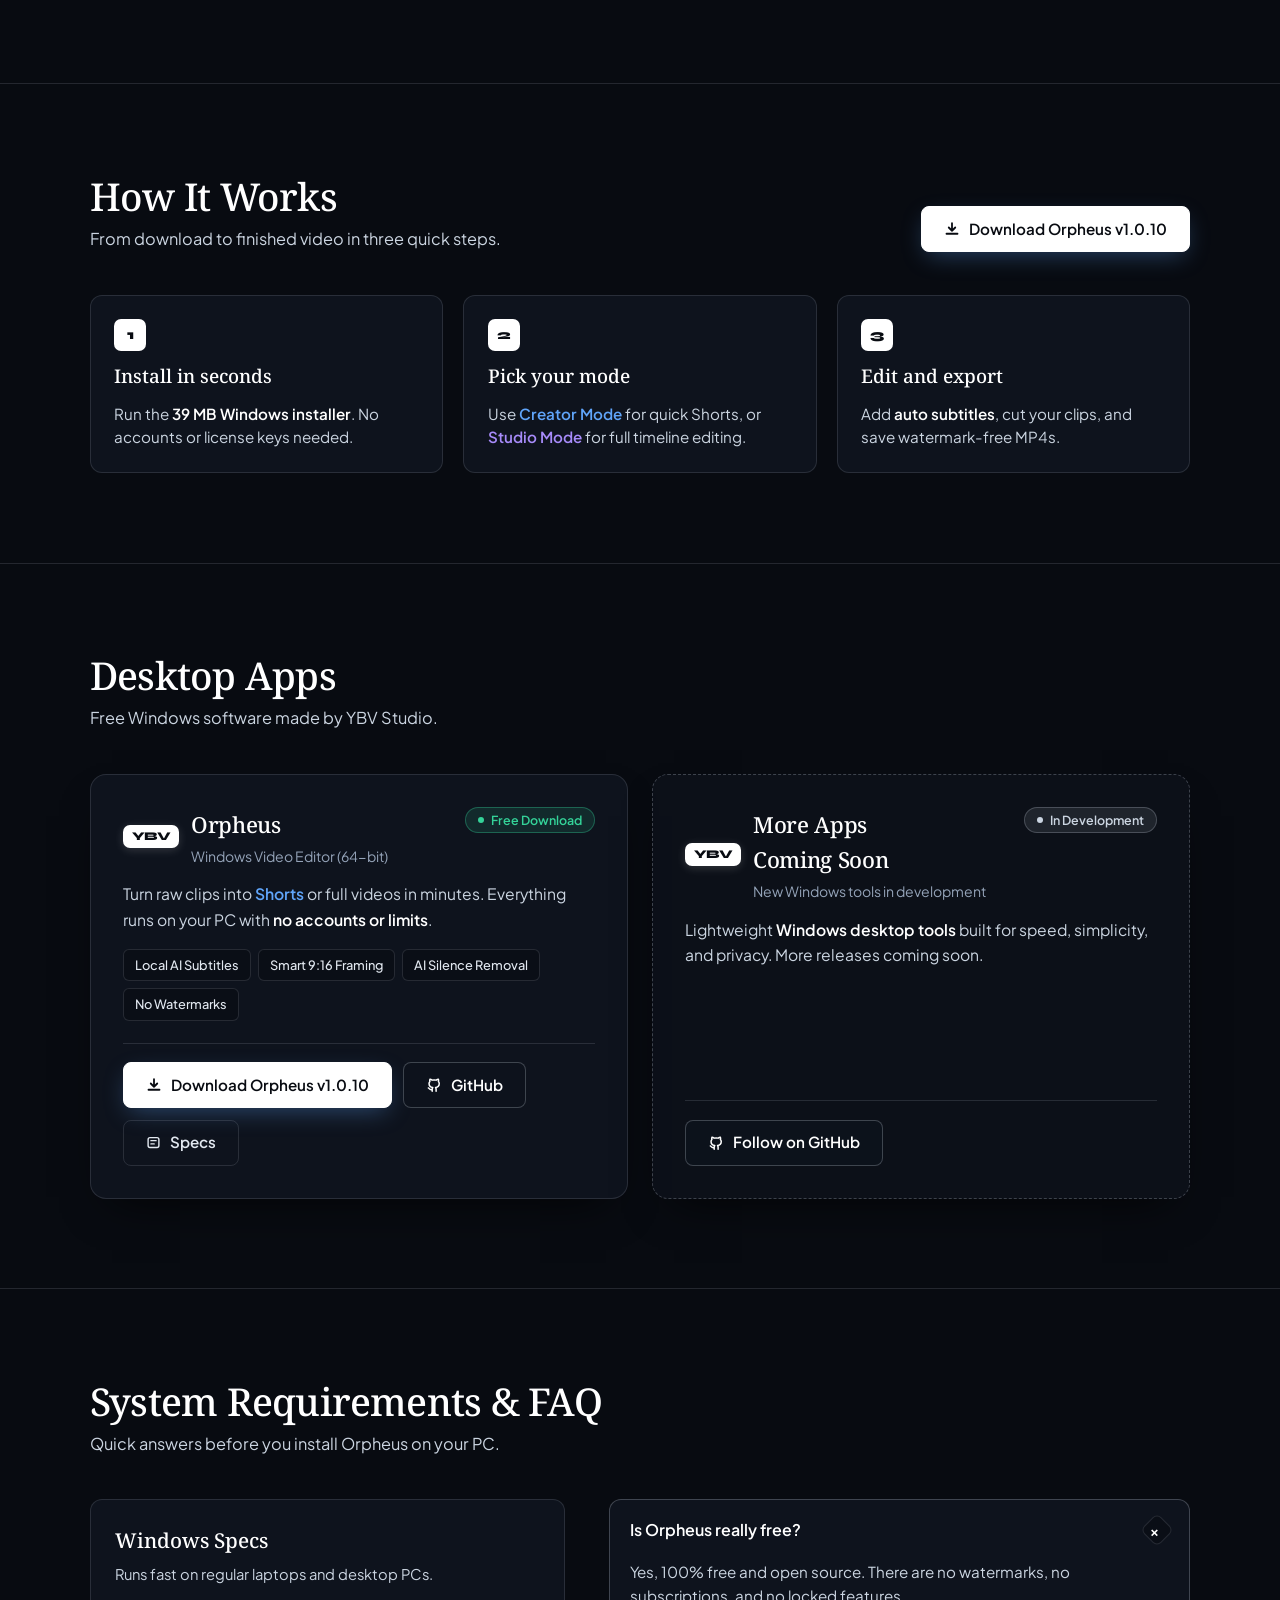
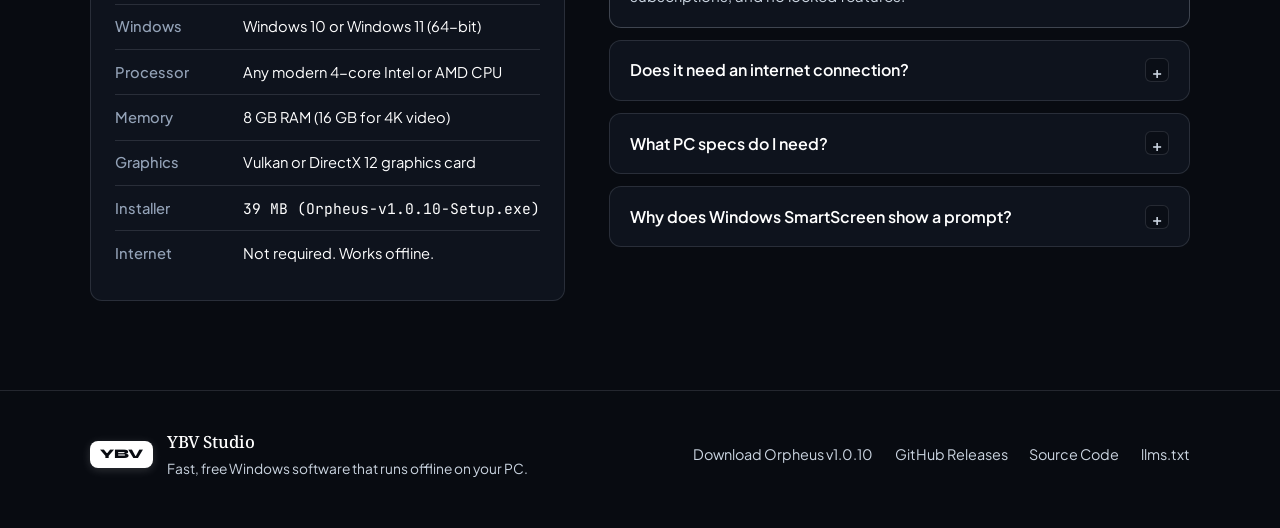
==== commit b0374ab2: "docs: refine Creator/Studio showcase and highlight local AI features" ====
--- a/docs/index.html
+++ b/docs/index.html
@@ -7,7 +7,7 @@
   <title>YBV Studio • Free Windows Software &amp; Orpheus v1.0.10 Video Editor</title>
   <meta
     name="description"
-    content="YBV Studio builds fast, free Windows software for creators. Starting with Orpheus v1.0.10: edit 9:16 Shorts and full videos offline with English and Bulgarian auto subtitles and zero watermarks."
+    content="YBV Studio builds fast, free Windows software for creators. Starting with Orpheus v1.0.10: edit Shorts and full videos offline with built-in AI subtitles, smart 9:16 framing, and zero watermarks."
   >
   <link rel="canonical" href="https://hertzwag.github.io/Orpheus/">
 
@@ -17,7 +17,7 @@
   <meta property="og:title" content="YBV Studio • Orpheus v1.0.10 Free Windows Video Editor">
   <meta
     property="og:description"
-    content="Edit 9:16 Shorts and full YouTube videos offline on Windows 10/11. Automatic English &amp; Bulgarian subtitles, multi-track timeline, and zero watermarks."
+    content="Edit Shorts and full videos offline on Windows 10/11 with built-in local AI subtitles, smart 9:16 framing, multi-track timeline, and zero watermarks."
   >
   <meta property="og:url" content="https://hertzwag.github.io/Orpheus/">
   <meta property="og:image" content="https://hertzwag.github.io/Orpheus/assets/orpheus-home.jpg">
@@ -254,8 +254,8 @@
               type="button"
               class="shot-card__trigger"
               data-lightbox-src="assets/orpheus-creator-mode.jpg"
-              data-lightbox-caption="Creator Mode · Vertical 9:16 layout with auto-captions and text commands"
-              data-lightbox-alt="Orpheus Creator Mode showing 9:16 Shorts and Game Stream tools, AI Subtitles panel, and timeline"
+              data-lightbox-caption="Creator Mode · Smart 9:16 framing, local AI subtitles, and prompt editing"
+              data-lightbox-alt="Orpheus Creator Mode showing AI prompt bar, smart 9:16 framing tools, local AI subtitles, and timeline"
             >
               <div class="shot-window-bar">
                 <span class="shot-window-dots" aria-hidden="true">
@@ -270,7 +270,7 @@
                 <img
                   class="shot-card__img"
                   src="assets/orpheus-creator-mode.jpg"
-                  alt="Orpheus Creator Mode showing 9:16 Shorts and Game Stream tools, AI Subtitles panel, and timeline"
+                  alt="Orpheus Creator Mode showing AI prompt bar, smart 9:16 framing tools, local AI subtitles, and timeline"
                   width="1024"
                   height="625"
                   loading="lazy"
@@ -278,7 +278,7 @@
               </div>
             </button>
             <figcaption class="shot-card__caption">
-              <strong class="hl-blue">Creator Mode</strong> · Vertical 9:16 layout with auto-captions above FaceCam
+              <strong class="hl-blue">Creator Mode</strong> · Smart 9:16 framing, local AI subtitles, and prompt editing
             </figcaption>
           </figure>
 
@@ -371,9 +371,9 @@
                 <path d="M4.5 10.25h11"/>
               </svg>
             </span>
-            <h3 class="feature-card__title">Vertical 9:16 Layout</h3>
+            <h3 class="feature-card__title">Smart 9:16 Framing</h3>
             <p class="feature-card__body">
-              Turn wide videos into <strong class="hl-blue">vertical 9:16 clips</strong> with your camera framed cleanly on the bottom.
+              Automatically converts widescreen videos into <strong class="hl-blue">vertical 9:16 format</strong>.
             </p>
           </article>
 
@@ -384,9 +384,9 @@
                 <path d="M5.75 11.25h3.5M11.25 11.25h3M5.75 13.5h5.5"/>
               </svg>
             </span>
-            <h3 class="feature-card__title">Auto Subtitles</h3>
+            <h3 class="feature-card__title">Local AI Subtitles</h3>
             <p class="feature-card__body">
-              Generate accurate <strong class="hl-white">English and Bulgarian captions</strong> automatically, with no internet required.
+              Generates accurate captions <strong class="hl-white">offline with zero cloud limits</strong>.
             </p>
           </article>
 
@@ -397,9 +397,9 @@
                 <circle cx="15" cy="10" r="1.75"/>
               </svg>
             </span>
-            <h3 class="feature-card__title">Simple Text Commands</h3>
+            <h3 class="feature-card__title">AI Prompt Editing</h3>
             <p class="feature-card__body">
-              Type simple instructions like <strong class="hl-blue">'cut silences'</strong> or <strong class="hl-blue">'add subtitles'</strong> in English or Bulgarian.
+              Type what you want and let the AI <strong class="hl-blue">cut silences, add hooks, and style clips</strong>.
             </p>
           </article>
 
--- a/docs/styles.css
+++ b/docs/styles.css
@@ -1783,3 +1783,79 @@
     grid-template-columns: 1fr;
   }
 }
+
+/* ==========================================================================
+   AI Assistant & Auto-Format Preview Card (Creator Mode) + Status Pills
+   ========================================================================== */
+.stage-status {
+  display: inline-flex;
+  align-items: center;
+  gap: 0.4rem;
+  font-size: 0.74rem;
+  font-weight: 600;
+  padding: 0.22rem 0.58rem;
+  border-radius: 999px;
+}
+
+.stage-status::before {
+  content: '';
+  width: 6px;
+  height: 6px;
+  border-radius: 50%;
+  background-color: currentColor;
+}
+
+.stage-status--creator {
+  color: #93C5FD;
+  background-color: var(--accent-creator-soft);
+  border: 1px solid var(--accent-creator-border);
+}
+
+.stage-status--studio {
+  color: #C4B5FD;
+  background-color: var(--accent-studio-soft);
+  border: 1px solid var(--accent-studio-border);
+}
+
+.ai-preview-box {
+  padding: 1.05rem 1.1rem;
+  border-radius: var(--radius-sm);
+  background: linear-gradient(
+    135deg,
+    rgba(59, 130, 246, 0.16) 0%,
+    rgba(14, 19, 29, 0.96) 72%
+  );
+  border: 1px solid var(--accent-creator-border);
+  display: flex;
+  flex-direction: column;
+  gap: 0.45rem;
+}
+
+.ai-preview-box__badge {
+  align-self: flex-start;
+  font-family: var(--font-mono);
+  font-size: 0.72rem;
+  font-weight: 600;
+  color: #FFFFFF;
+  background-color: var(--accent-creator);
+  padding: 0.18rem 0.5rem;
+  border-radius: 5px;
+}
+
+.ai-preview-box__title {
+  font-size: 0.98rem;
+  font-weight: 600;
+  color: var(--ink-primary);
+  line-height: 1.4;
+}
+
+.ai-prompt-stack {
+  display: flex;
+  flex-direction: column;
+  gap: 0.7rem;
+}
+
+.command-card--ai {
+  border-color: rgba(96, 165, 250, 0.24);
+  background-color: var(--bg-canvas);
+}
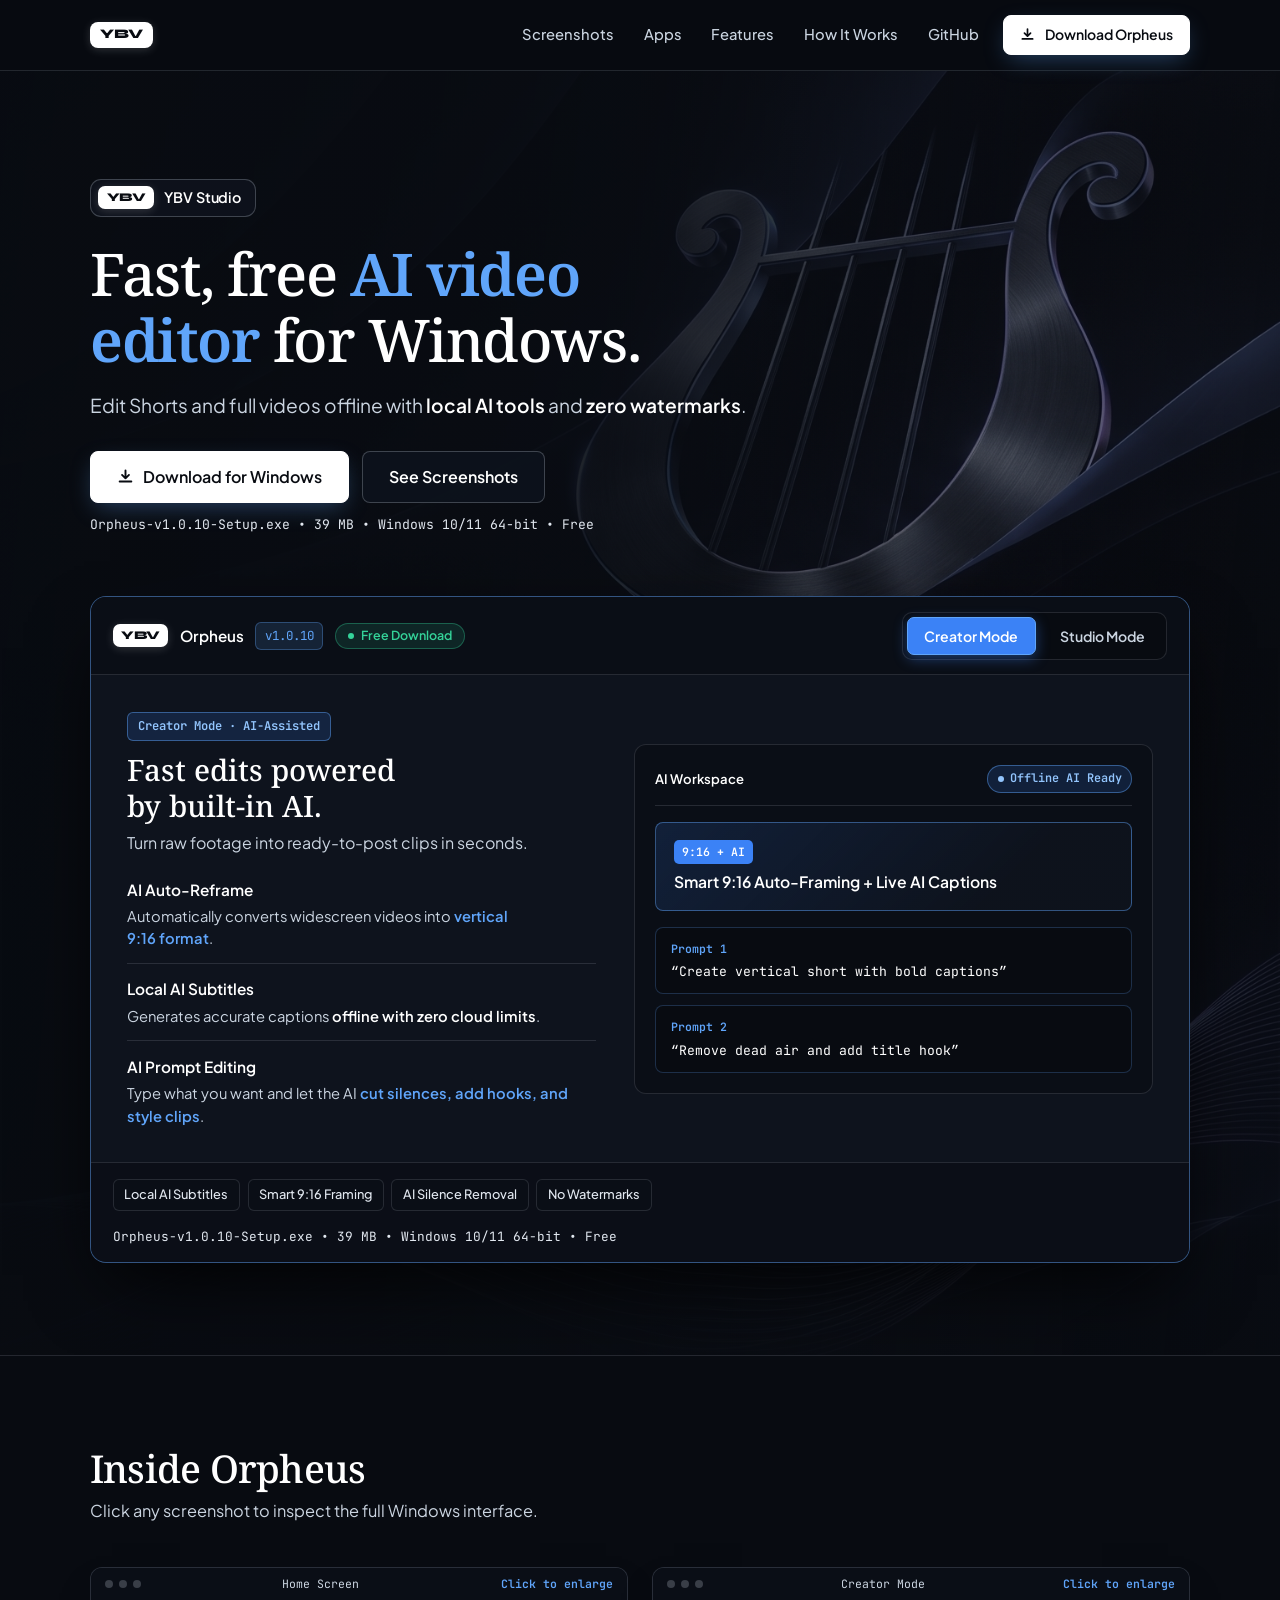
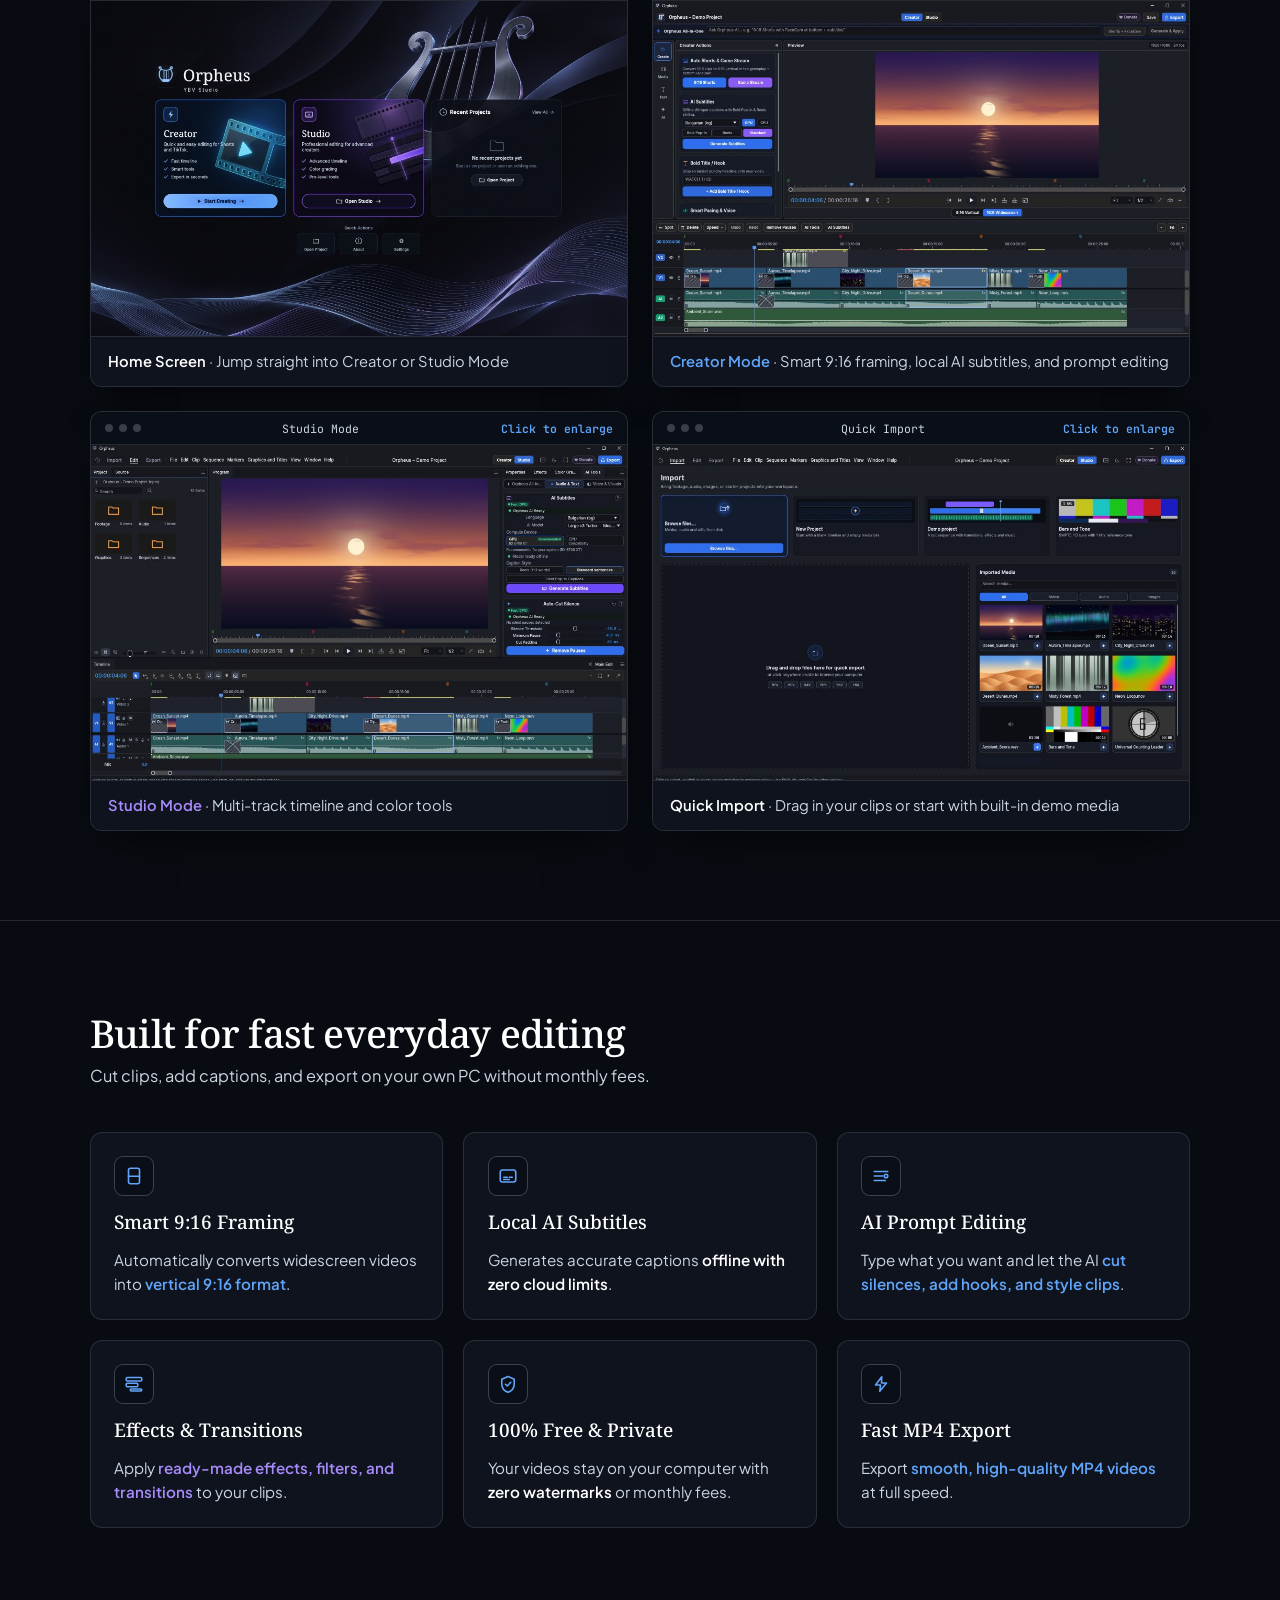
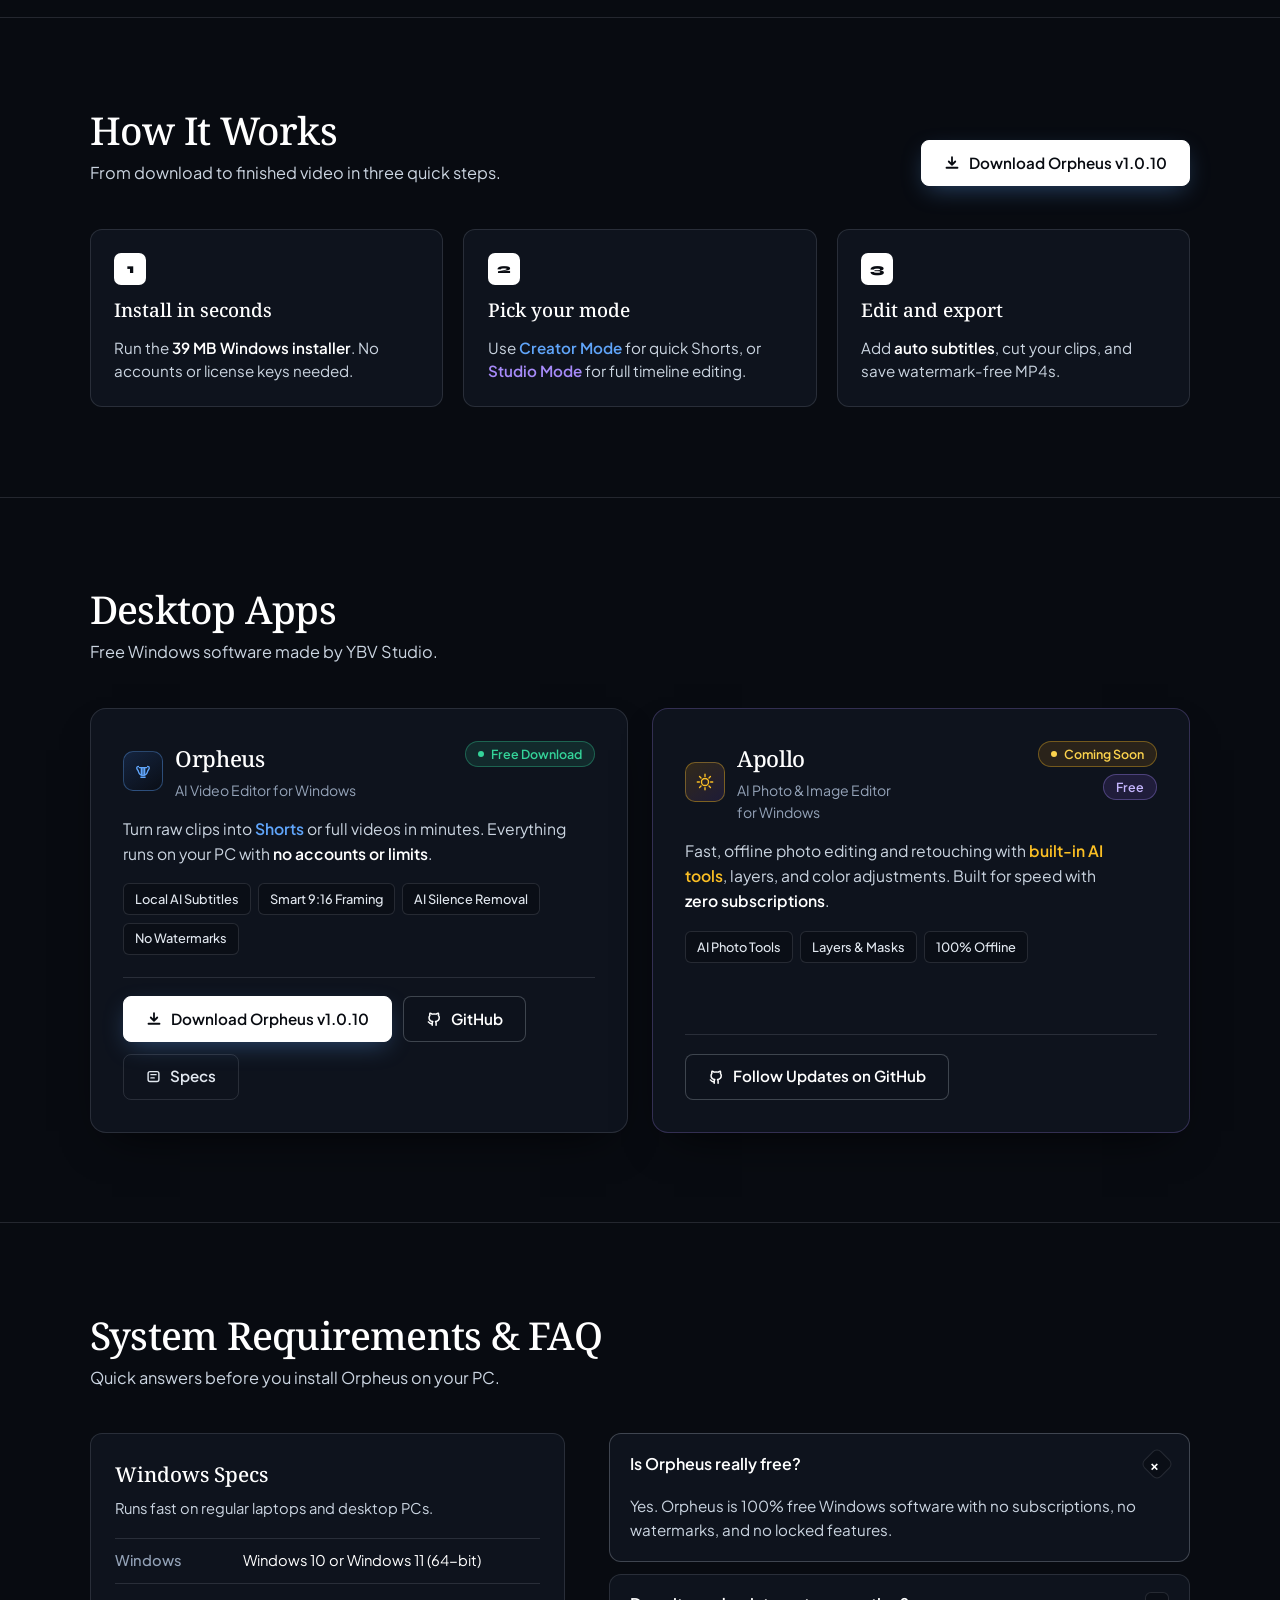
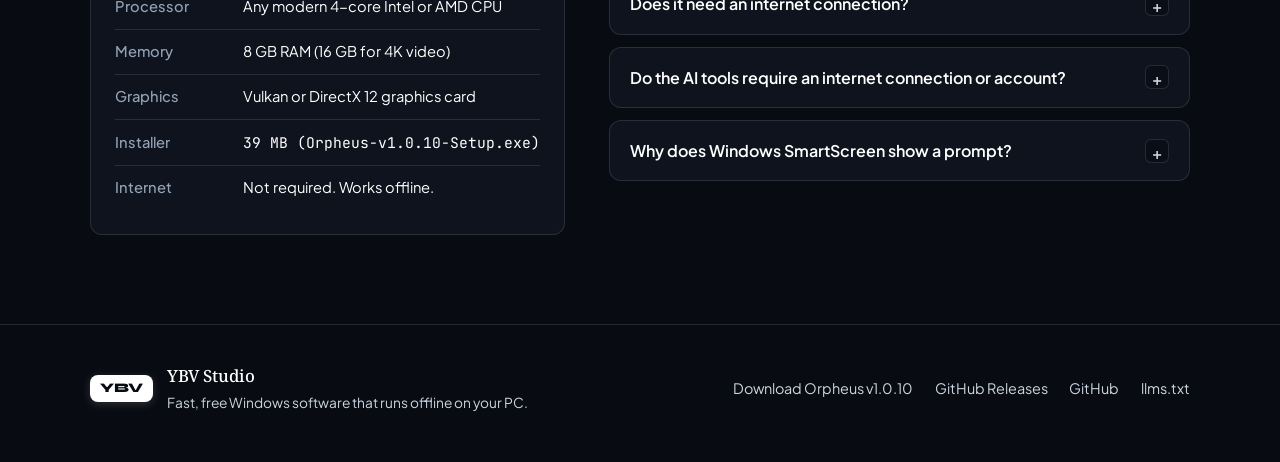
==== commit add7befb: "docs: add Apollo (Coming Soon) card, refine AI copy, and switch to freeware wording" ====
--- a/docs/index.html
+++ b/docs/index.html
@@ -55,8 +55,9 @@
         "@type": "SoftwareApplication",
         "@id": "https://hertzwag.github.io/Orpheus/#orpheus",
         "name": "Orpheus",
+        "description": "Free, offline-first AI video editor for Windows 10 and Windows 11 (64-bit) by YBV Studio featuring local AI subtitles, automatic silence removal, smart 9:16 vertical framing, AI prompt editing, and a multi-track Studio timeline with zero watermarks.",
         "applicationCategory": "MultimediaApplication",
-        "applicationSubCategory": "Video Editor",
+        "applicationSubCategory": "AI Video Editor",
         "operatingSystem": "Windows 10, Windows 11 (64-bit)",
         "softwareVersion": "1.0.10",
         "isAccessibleForFree": true,
@@ -77,17 +78,44 @@
           "priceCurrency": "USD"
         },
         "featureList": [
-          "Vertical 9:16 Layout for Shorts, TikToks, and Reels with camera framed on the bottom",
-          "Auto Subtitles in English and Bulgarian generated offline with no internet required",
-          "Simple Text Commands in English or Bulgarian such as cut silences or add subtitles",
-          "Full Multi-Track Studio Timeline with real-time color grading, effects, and transitions",
-          "Fast MP4 Export on Windows 10 and Windows 11 with zero watermarks and no monthly fees"
+          "Local AI Subtitles generated offline on your PC with zero cloud limits",
+          "Automatic AI Silence Removal to detect and cut dead air in one click",
+          "Smart 9:16 Vertical Framing that converts widescreen videos into Shorts, TikToks, and Reels",
+          "AI Prompt Editing to cut silences, add hooks, and style clips from plain text",
+          "Multi-Track Studio Timeline with live color grading, effects, transitions, and fast watermark-free MP4 export"
         ],
         "screenshot": [
           "https://hertzwag.github.io/Orpheus/assets/orpheus-home.jpg",
           "https://hertzwag.github.io/Orpheus/assets/orpheus-creator-mode.jpg",
           "https://hertzwag.github.io/Orpheus/assets/orpheus-studio-mode.jpg",
           "https://hertzwag.github.io/Orpheus/assets/orpheus-import.jpg"
+        ]
+      },
+      {
+        "@type": "SoftwareApplication",
+        "@id": "https://hertzwag.github.io/Orpheus/#apollo",
+        "name": "Apollo",
+        "description": "Upcoming free, offline AI photo and image editor for Windows 10 and Windows 11 (64-bit) by YBV Studio featuring built-in AI photo tools, layers, masks, and color adjustments with zero subscriptions.",
+        "applicationCategory": "MultimediaApplication",
+        "applicationSubCategory": "AI Photo Editor",
+        "operatingSystem": "Windows 10, Windows 11 (64-bit)",
+        "isAccessibleForFree": true,
+        "url": "https://hertzwag.github.io/Orpheus/#apps",
+        "author": {
+          "@id": "https://hertzwag.github.io/Orpheus/#organization"
+        },
+        "publisher": {
+          "@id": "https://hertzwag.github.io/Orpheus/#organization"
+        },
+        "offers": {
+          "@type": "Offer",
+          "price": "0",
+          "priceCurrency": "USD"
+        },
+        "featureList": [
+          "AI Photo Tools for fast offline retouching and adjustments",
+          "Layers and Masks for flexible image editing",
+          "100% Offline Windows desktop app with zero subscriptions"
         ]
       }
     ]
@@ -108,9 +136,8 @@
   <!-- Sticky Glass Top Navigation -->
   <header class="site-header">
     <div class="container header-inner">
-      <a class="brand-mark" href="#top" translate="no">
+      <a class="brand-mark" href="#top" aria-label="YBV Studio Home" translate="no">
         <span class="ybv-badge">YBV</span>
-        <span class="brand-mark__name">YBV Studio</span>
       </a>
 
       <nav class="site-nav" aria-label="Primary navigation">
@@ -163,10 +190,10 @@
           </div>
 
           <h1 class="hero__title" id="hero-heading">
-            Fast, free Windows software built for <span class="hero__title-accent">creators</span>.
+            Fast, free <span class="hl-blue">AI video editor</span> for Windows.
           </h1>
           <p class="hero__lead">
-            Starting with <strong class="hl-white">Orpheus</strong>. Edit Shorts and full videos <strong class="hl-blue">offline</strong> with <strong class="hl-white">zero watermarks</strong>.
+            Edit Shorts and full videos offline with <span class="hl-white">local AI tools</span> and <span class="hl-white">zero watermarks</span>.
           </p>
 
           <div class="hero__cta-group">
@@ -560,7 +587,7 @@
                 <span class="faq-question__icon" aria-hidden="true">+</span>
               </summary>
               <p class="faq-answer">
-                Yes, 100% free and open source. There are no watermarks, no subscriptions, and no locked features.
+                Yes. Orpheus is 100% free Windows software with no subscriptions, no watermarks, and no locked features.
               </p>
             </details>
 
@@ -576,11 +603,11 @@
 
             <details class="faq-item">
               <summary class="faq-question">
-                <span>What PC specs do I need?</span>
+                <span>Do the AI tools require an internet connection or account?</span>
                 <span class="faq-question__icon" aria-hidden="true">+</span>
               </summary>
               <p class="faq-answer">
-                Any 64-bit Windows 10 or 11 PC with 8 GB of RAM and a standard graphics card will run it smoothly.
+                No. Auto-captions, silence removal, and smart 9:16 framing run 100% locally on your PC with no cloud uploads, subscriptions, or sign-ups.
               </p>
             </details>
 
@@ -636,7 +663,7 @@
             target="_blank"
             rel="noopener noreferrer"
           >
-            Source Code
+            GitHub
           </a>
         </li>
         <li>
--- a/docs/styles.css
+++ b/docs/styles.css
@@ -1859,3 +1859,63 @@
   border-color: rgba(96, 165, 250, 0.24);
   background-color: var(--bg-canvas);
 }
+
+/* ==========================================================================
+   App Product Emblems (Orpheus Lyre & Apollo Sun/Aperture) + Status Pills
+   ========================================================================== */
+.hl-amber {
+  color: #FBBF24;
+  font-weight: 600;
+}
+
+.app-emblem {
+  display: inline-grid;
+  place-items: center;
+  width: 40px;
+  height: 40px;
+  border-radius: 10px;
+  background-color: var(--bg-well);
+  border: 1px solid var(--border-strong);
+  flex-shrink: 0;
+}
+
+.app-emblem--orpheus {
+  color: var(--accent-ice);
+  background: linear-gradient(145deg, rgba(59, 130, 246, 0.16), rgba(10, 14, 22, 0.96));
+  border-color: rgba(96, 165, 250, 0.36);
+}
+
+.app-emblem--apollo {
+  color: #FBBF24;
+  background: linear-gradient(145deg, rgba(245, 158, 11, 0.16), rgba(139, 92, 246, 0.12));
+  border-color: rgba(251, 191, 36, 0.38);
+}
+
+.software-card--upcoming {
+  background-color: var(--bg-surface);
+  border-color: rgba(167, 139, 250, 0.24);
+}
+
+.software-card--upcoming:hover {
+  border-color: rgba(251, 191, 36, 0.42);
+}
+
+.status-pill-group {
+  display: inline-flex;
+  flex-wrap: wrap;
+  align-items: center;
+  justify-content: flex-end;
+  gap: 0.4rem;
+}
+
+.status-pill--soon {
+  color: #FCD34D;
+  background-color: rgba(245, 158, 11, 0.12);
+  border: 1px solid rgba(251, 191, 36, 0.35);
+}
+
+.status-pill--free {
+  color: #C4B5FD;
+  background-color: rgba(139, 92, 246, 0.14);
+  border: 1px solid rgba(167, 139, 250, 0.34);
+}
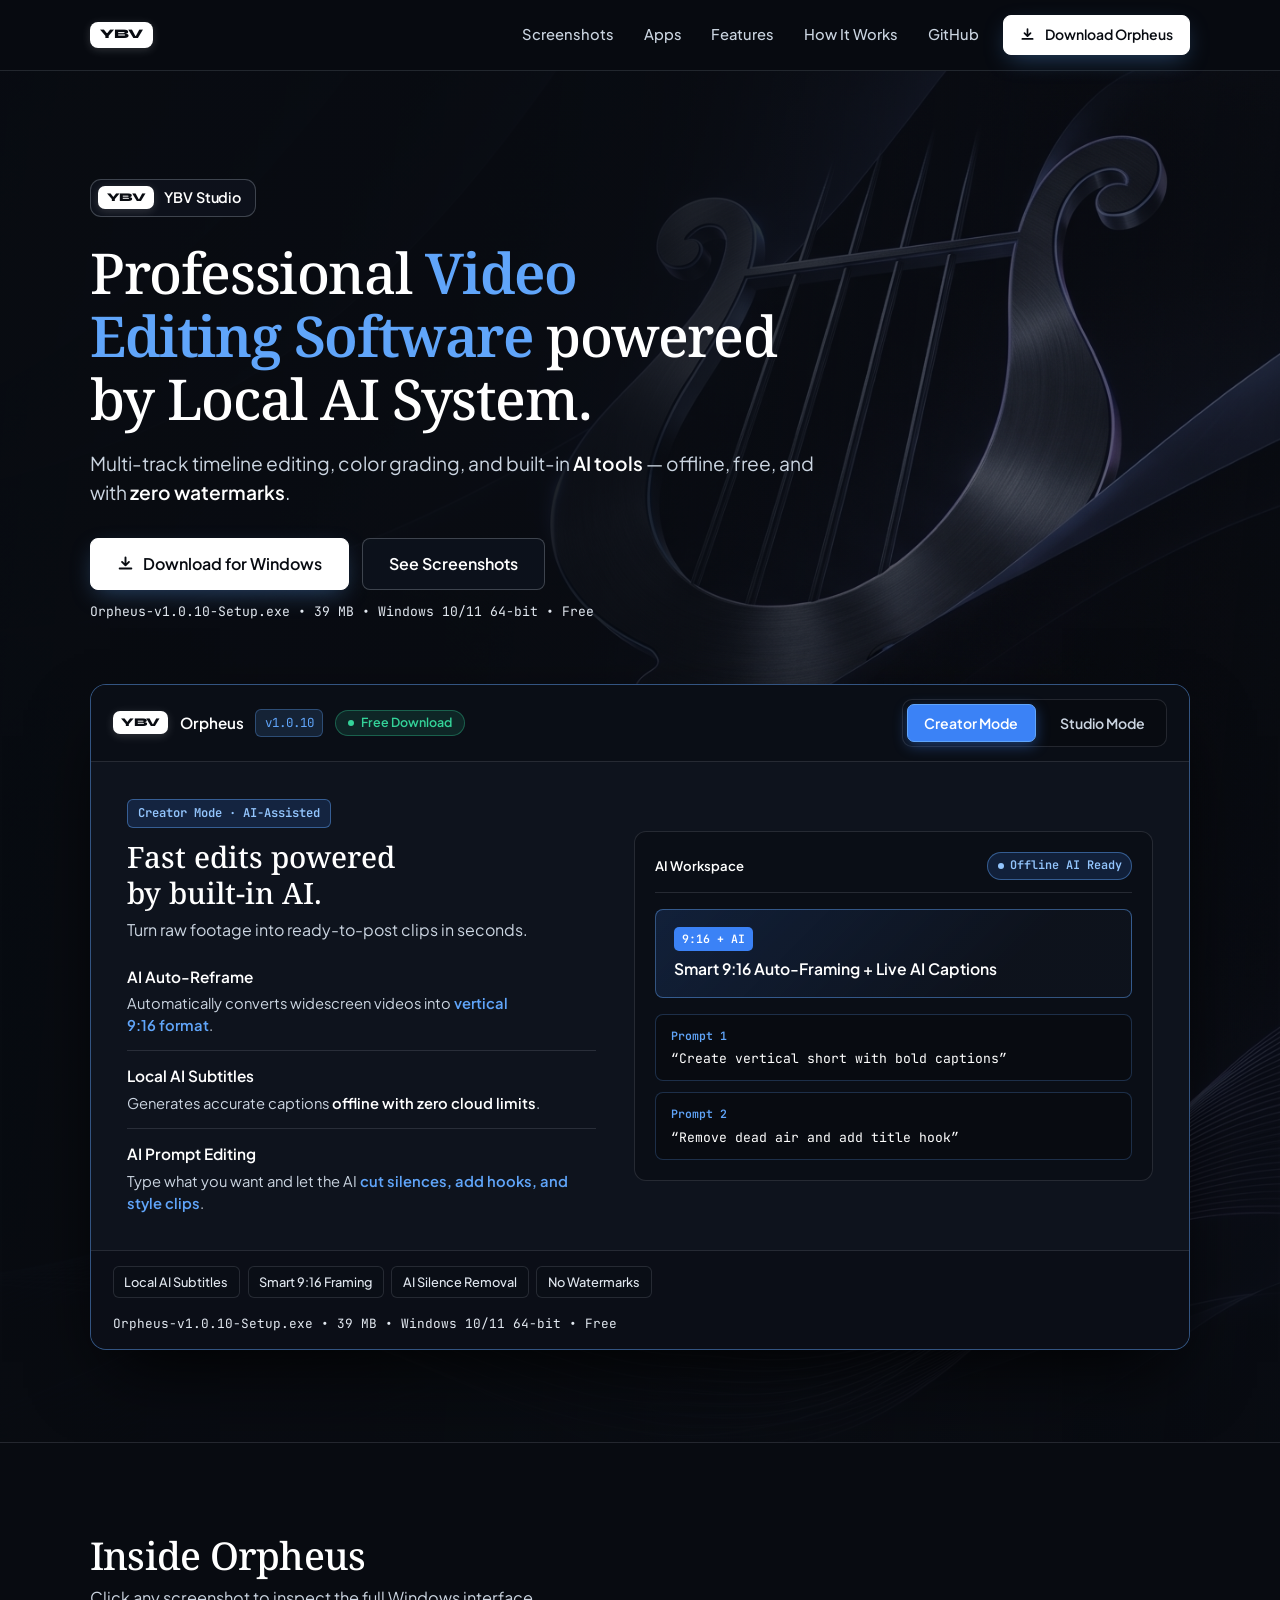
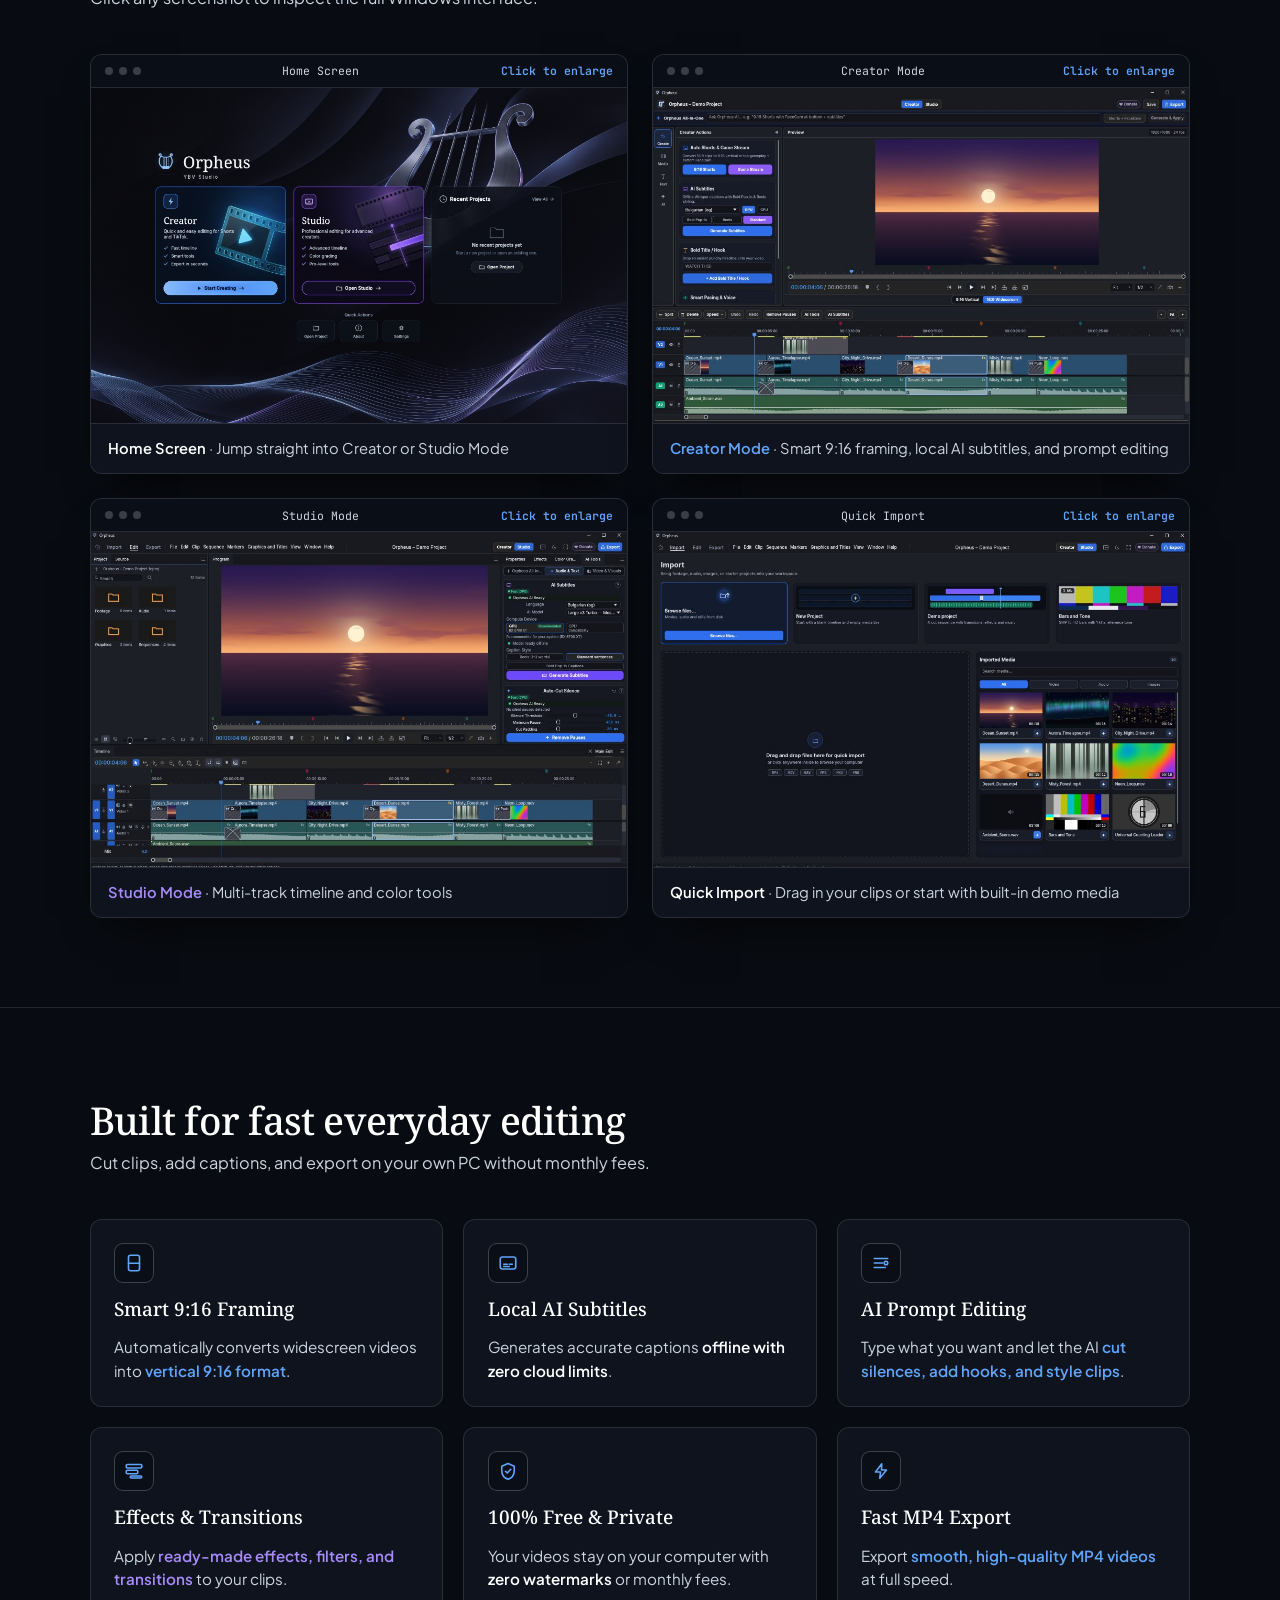
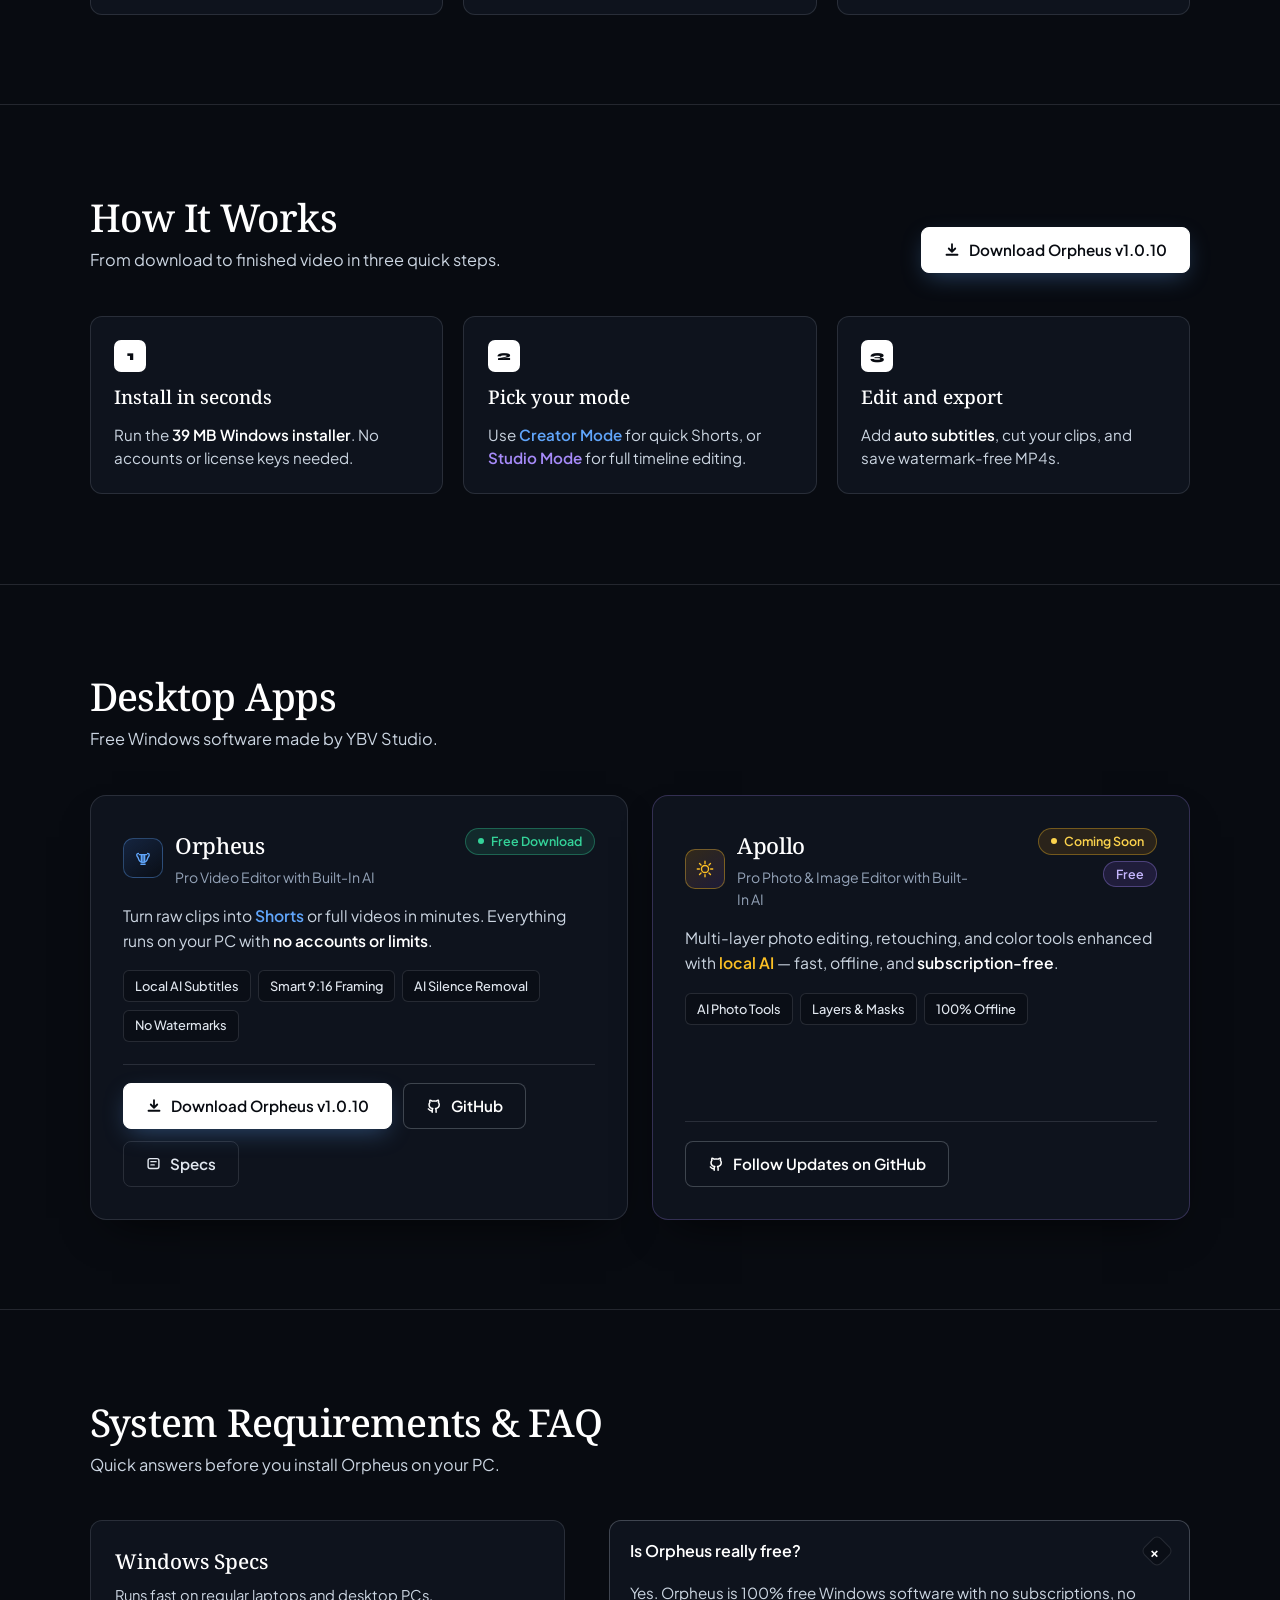
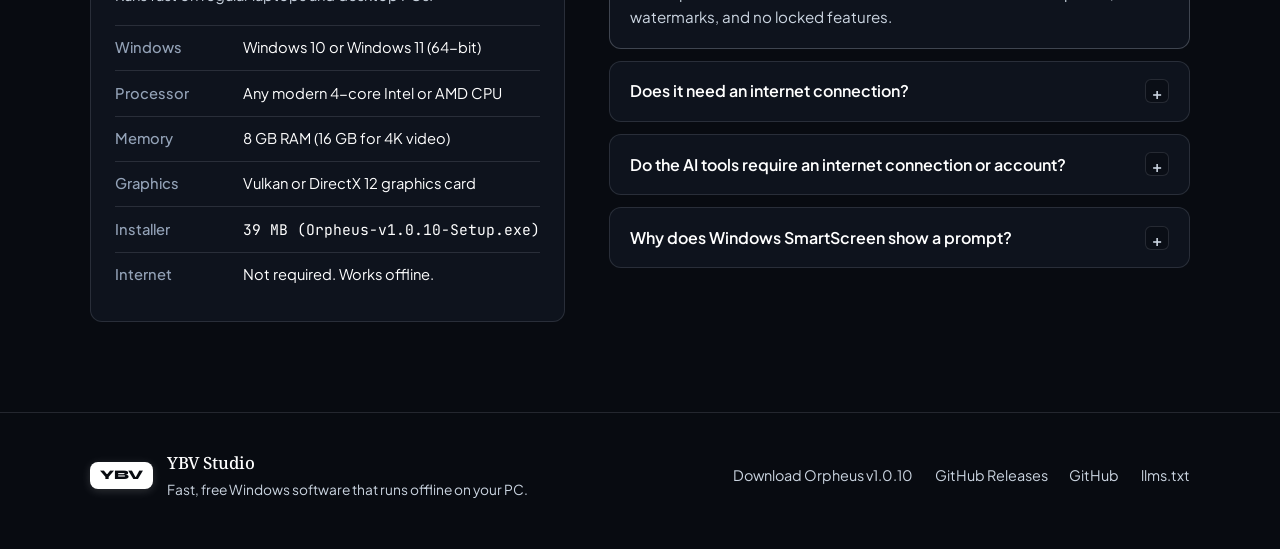
==== commit 4b8e1c48: "docs: move Apollo pill to top-right sticky header and update hero headline" ====
--- a/docs/index.html
+++ b/docs/index.html
@@ -4,20 +4,20 @@
   <meta charset="UTF-8">
   <meta name="viewport" content="width=device-width, initial-scale=1.0">
   <meta name="theme-color" content="#080B11">
-  <title>YBV Studio • Free Windows Software &amp; Orpheus v1.0.10 Video Editor</title>
+  <title>YBV Studio • Professional Video Editing Software powered by Local AI System</title>
   <meta
     name="description"
-    content="YBV Studio builds fast, free Windows software for creators. Starting with Orpheus v1.0.10: edit Shorts and full videos offline with built-in AI subtitles, smart 9:16 framing, and zero watermarks."
+    content="Professional Video Editing Software powered by Local AI System. Download Orpheus v1.0.10 for Windows 10/11 — multi-track timeline editing, color grading, and built-in local AI tools, offline, free, and with zero watermarks."
   >
   <link rel="canonical" href="https://hertzwag.github.io/Orpheus/">
 
   <!-- Open Graph / Discord / Social Previews -->
   <meta property="og:type" content="website">
   <meta property="og:site_name" content="YBV Studio">
-  <meta property="og:title" content="YBV Studio • Orpheus v1.0.10 Free Windows Video Editor">
+  <meta property="og:title" content="YBV Studio • Orpheus v1.0.10 Professional Video Editing Software">
   <meta
     property="og:description"
-    content="Edit Shorts and full videos offline on Windows 10/11 with built-in local AI subtitles, smart 9:16 framing, multi-track timeline, and zero watermarks."
+    content="Professional Video Editing Software powered by Local AI System for Windows 10/11 — multi-track timeline, color grading, offline AI tools, free with zero watermarks."
   >
   <meta property="og:url" content="https://hertzwag.github.io/Orpheus/">
   <meta property="og:image" content="https://hertzwag.github.io/Orpheus/assets/orpheus-home.jpg">
@@ -27,10 +27,10 @@
 
   <!-- Twitter / X Card -->
   <meta name="twitter:card" content="summary_large_image">
-  <meta name="twitter:title" content="YBV Studio • Orpheus v1.0.10 Free Windows Video Editor">
+  <meta name="twitter:title" content="YBV Studio • Orpheus v1.0.10 Professional Video Editing Software">
   <meta
     name="twitter:description"
-    content="Fast, free Windows video editor with offline auto subtitles, vertical 9:16 layout, multi-track timeline, and zero watermarks."
+    content="Professional Video Editing Software powered by Local AI System for Windows — offline, free, and zero watermarks."
   >
   <meta name="twitter:image" content="https://hertzwag.github.io/Orpheus/assets/orpheus-home.jpg">
   <meta name="twitter:image:alt" content="Orpheus v1.0.10 Home Screen showing Creator Mode and Studio Mode">
@@ -49,15 +49,15 @@
           "https://github.com/hertzwaG",
           "https://github.com/hertzwaG/Orpheus"
         ],
-        "description": "Independent Windows desktop software studio building fast, free, offline desktop applications for creators."
+        "description": "Independent Windows desktop software studio building professional offline video and photo editing software powered by a local AI system."
       },
       {
         "@type": "SoftwareApplication",
         "@id": "https://hertzwag.github.io/Orpheus/#orpheus",
         "name": "Orpheus",
-        "description": "Free, offline-first AI video editor for Windows 10 and Windows 11 (64-bit) by YBV Studio featuring local AI subtitles, automatic silence removal, smart 9:16 vertical framing, AI prompt editing, and a multi-track Studio timeline with zero watermarks.",
+        "description": "Professional Video Editing Software powered by Local AI System for Windows 10 and Windows 11 (64-bit) by YBV Studio featuring multi-track timeline editing, live color grading, effects, and built-in local AI tools — offline, free, and with zero watermarks.",
         "applicationCategory": "MultimediaApplication",
-        "applicationSubCategory": "AI Video Editor",
+        "applicationSubCategory": "Video Editor",
         "operatingSystem": "Windows 10, Windows 11 (64-bit)",
         "softwareVersion": "1.0.10",
         "isAccessibleForFree": true,
@@ -78,11 +78,11 @@
           "priceCurrency": "USD"
         },
         "featureList": [
+          "Multi-Track Studio Timeline with live color grading, effects, transitions, and fast watermark-free MP4 export",
           "Local AI Subtitles generated offline on your PC with zero cloud limits",
           "Automatic AI Silence Removal to detect and cut dead air in one click",
           "Smart 9:16 Vertical Framing that converts widescreen videos into Shorts, TikToks, and Reels",
-          "AI Prompt Editing to cut silences, add hooks, and style clips from plain text",
-          "Multi-Track Studio Timeline with live color grading, effects, transitions, and fast watermark-free MP4 export"
+          "AI Prompt Editing to cut silences, add hooks, and style clips from plain text"
         ],
         "screenshot": [
           "https://hertzwag.github.io/Orpheus/assets/orpheus-home.jpg",
@@ -95,9 +95,9 @@
         "@type": "SoftwareApplication",
         "@id": "https://hertzwag.github.io/Orpheus/#apollo",
         "name": "Apollo",
-        "description": "Upcoming free, offline AI photo and image editor for Windows 10 and Windows 11 (64-bit) by YBV Studio featuring built-in AI photo tools, layers, masks, and color adjustments with zero subscriptions.",
+        "description": "Upcoming pro-grade offline photo and image editor for Windows 10 and Windows 11 (64-bit) by YBV Studio featuring multi-layer photo editing, retouching, and color tools enhanced with local AI — fast, offline, and subscription-free.",
         "applicationCategory": "MultimediaApplication",
-        "applicationSubCategory": "AI Photo Editor",
+        "applicationSubCategory": "Photo & Image Editor",
         "operatingSystem": "Windows 10, Windows 11 (64-bit)",
         "isAccessibleForFree": true,
         "url": "https://hertzwag.github.io/Orpheus/#apps",
@@ -113,8 +113,8 @@
           "priceCurrency": "USD"
         },
         "featureList": [
-          "AI Photo Tools for fast offline retouching and adjustments",
-          "Layers and Masks for flexible image editing",
+          "Multi-layer photo editing, masks, retouching, and precision color tools",
+          "Built-in local AI photo tools running offline on your PC",
           "100% Offline Windows desktop app with zero subscriptions"
         ]
       }
@@ -165,6 +165,35 @@
         </a>
       </nav>
     </div>
+
+    <!-- Compact Apollo Coming Soon Pill in Far-Right Margin of Sticky Navbar -->
+    <div
+      class="apollo-float"
+      id="apollo-float-pill"
+      role="region"
+      aria-label="Upcoming release: Apollo"
+    >
+      <button type="button" class="apollo-float__main" id="apollo-float-jump">
+        <span class="apollo-float__icon" aria-hidden="true">
+          <svg width="15" height="15" viewBox="0 0 24 24" fill="none" stroke="currentColor" stroke-width="1.9" stroke-linecap="round" stroke-linejoin="round">
+            <circle cx="12" cy="12" r="4.25"/>
+            <path d="M12 2.75v2.5M12 18.75v2.5M2.75 12h2.5M18.75 12h2.5M5.46 5.46l1.77 1.77M16.77 16.77l1.77 1.77M18.54 5.46l-1.77 1.77M7.23 16.77l-1.77 1.77"/>
+          </svg>
+        </span>
+        <span class="apollo-float__label">
+          <strong>Apollo</strong> · Coming Soon
+        </span>
+      </button>
+      <button
+        type="button"
+        class="apollo-float__dismiss"
+        id="apollo-float-dismiss"
+        aria-label="Dismiss Apollo preview"
+        title="Dismiss"
+      >
+        &times;
+      </button>
+    </div>
   </header>
 
   <main id="main">
@@ -190,10 +219,10 @@
           </div>
 
           <h1 class="hero__title" id="hero-heading">
-            Fast, free <span class="hl-blue">AI video editor</span> for Windows.
+            Professional <span class="hl-blue">Video Editing Software</span> powered by Local AI System.
           </h1>
           <p class="hero__lead">
-            Edit Shorts and full videos offline with <span class="hl-white">local AI tools</span> and <span class="hl-white">zero watermarks</span>.
+            Multi-track timeline editing, color grading, and built-in <span class="hl-white">AI tools</span> — offline, free, and with <span class="hl-white">zero watermarks</span>.
           </p>
 
           <div class="hero__cta-group">
--- a/docs/styles.css
+++ b/docs/styles.css
@@ -499,12 +499,12 @@
 
 .hero__title {
   font-family: var(--font-display);
-  font-size: clamp(2.35rem, 4.6vw, 3.7rem);
+  font-size: clamp(2.35rem, 4.4vw, 3.55rem);
   font-weight: 500;
   line-height: 1.12;
   letter-spacing: -0.025em;
   color: var(--ink-primary);
-  max-width: 19ch;
+  max-width: 24ch;
   margin-bottom: 1.15rem;
 }
 
@@ -1919,3 +1919,106 @@
   background-color: rgba(139, 92, 246, 0.14);
   border: 1px solid rgba(167, 139, 250, 0.34);
 }
+
+/* ==========================================================================
+   Compact Apollo Coming Soon Pill in Sticky Top Navbar (Wide Desktop Only)
+   ========================================================================== */
+.apollo-float {
+  position: absolute;
+  right: 24px;
+  top: 50%;
+  transform: translateY(-50%);
+  z-index: 105;
+  display: inline-flex;
+  align-items: center;
+  gap: 0.4rem;
+  background: rgba(15, 23, 42, 0.92);
+  backdrop-filter: blur(12px);
+  -webkit-backdrop-filter: blur(12px);
+  border: 1px solid rgba(245, 158, 11, 0.38);
+  border-radius: 999px;
+  padding: 6px 10px 6px 12px;
+  box-shadow: 0 8px 22px -10px rgba(0, 0, 0, 0.8);
+  transition: border-color var(--dur-fast) var(--ease-out),
+    background-color var(--dur-fast) var(--ease-out);
+}
+
+.apollo-float:hover {
+  border-color: rgba(251, 191, 36, 0.72);
+  background: rgba(20, 29, 50, 0.96);
+}
+
+.apollo-float[hidden] {
+  display: none;
+}
+
+.apollo-float__main {
+  display: inline-flex;
+  align-items: center;
+  gap: 0.45rem;
+  padding: 0;
+  margin: 0;
+  border: none;
+  background: none;
+  color: inherit;
+  cursor: pointer;
+  white-space: nowrap;
+}
+
+.apollo-float__icon {
+  display: inline-grid;
+  place-items: center;
+  color: #FBBF24;
+  flex-shrink: 0;
+}
+
+.apollo-float__label {
+  font-size: 0.8rem;
+  color: #FCD34D;
+  line-height: 1.2;
+}
+
+.apollo-float__label strong {
+  color: #FFFFFF;
+  font-weight: 700;
+}
+
+.apollo-float__dismiss {
+  display: inline-grid;
+  place-items: center;
+  width: 20px;
+  height: 20px;
+  padding: 0;
+  border: none;
+  border-radius: 999px;
+  background: transparent;
+  color: var(--ink-muted);
+  font-size: 0.95rem;
+  line-height: 1;
+  cursor: pointer;
+  flex-shrink: 0;
+  transition: color var(--dur-fast) var(--ease-out),
+    background-color var(--dur-fast) var(--ease-out);
+}
+
+.apollo-float__dismiss:hover {
+  color: var(--ink-primary);
+  background-color: rgba(203, 213, 225, 0.14);
+}
+
+.software-card--spotlight {
+  border-color: #FBBF24 !important;
+  box-shadow: 0 0 0 2px rgba(251, 191, 36, 0.35), var(--shadow-card);
+}
+
+@media (min-width: 1281px) and (max-width: 1680px) {
+  .site-header .header-inner {
+    padding-right: 15.5rem;
+  }
+}
+
+@media (max-width: 1280px) {
+  .apollo-float {
+    display: none;
+  }
+}
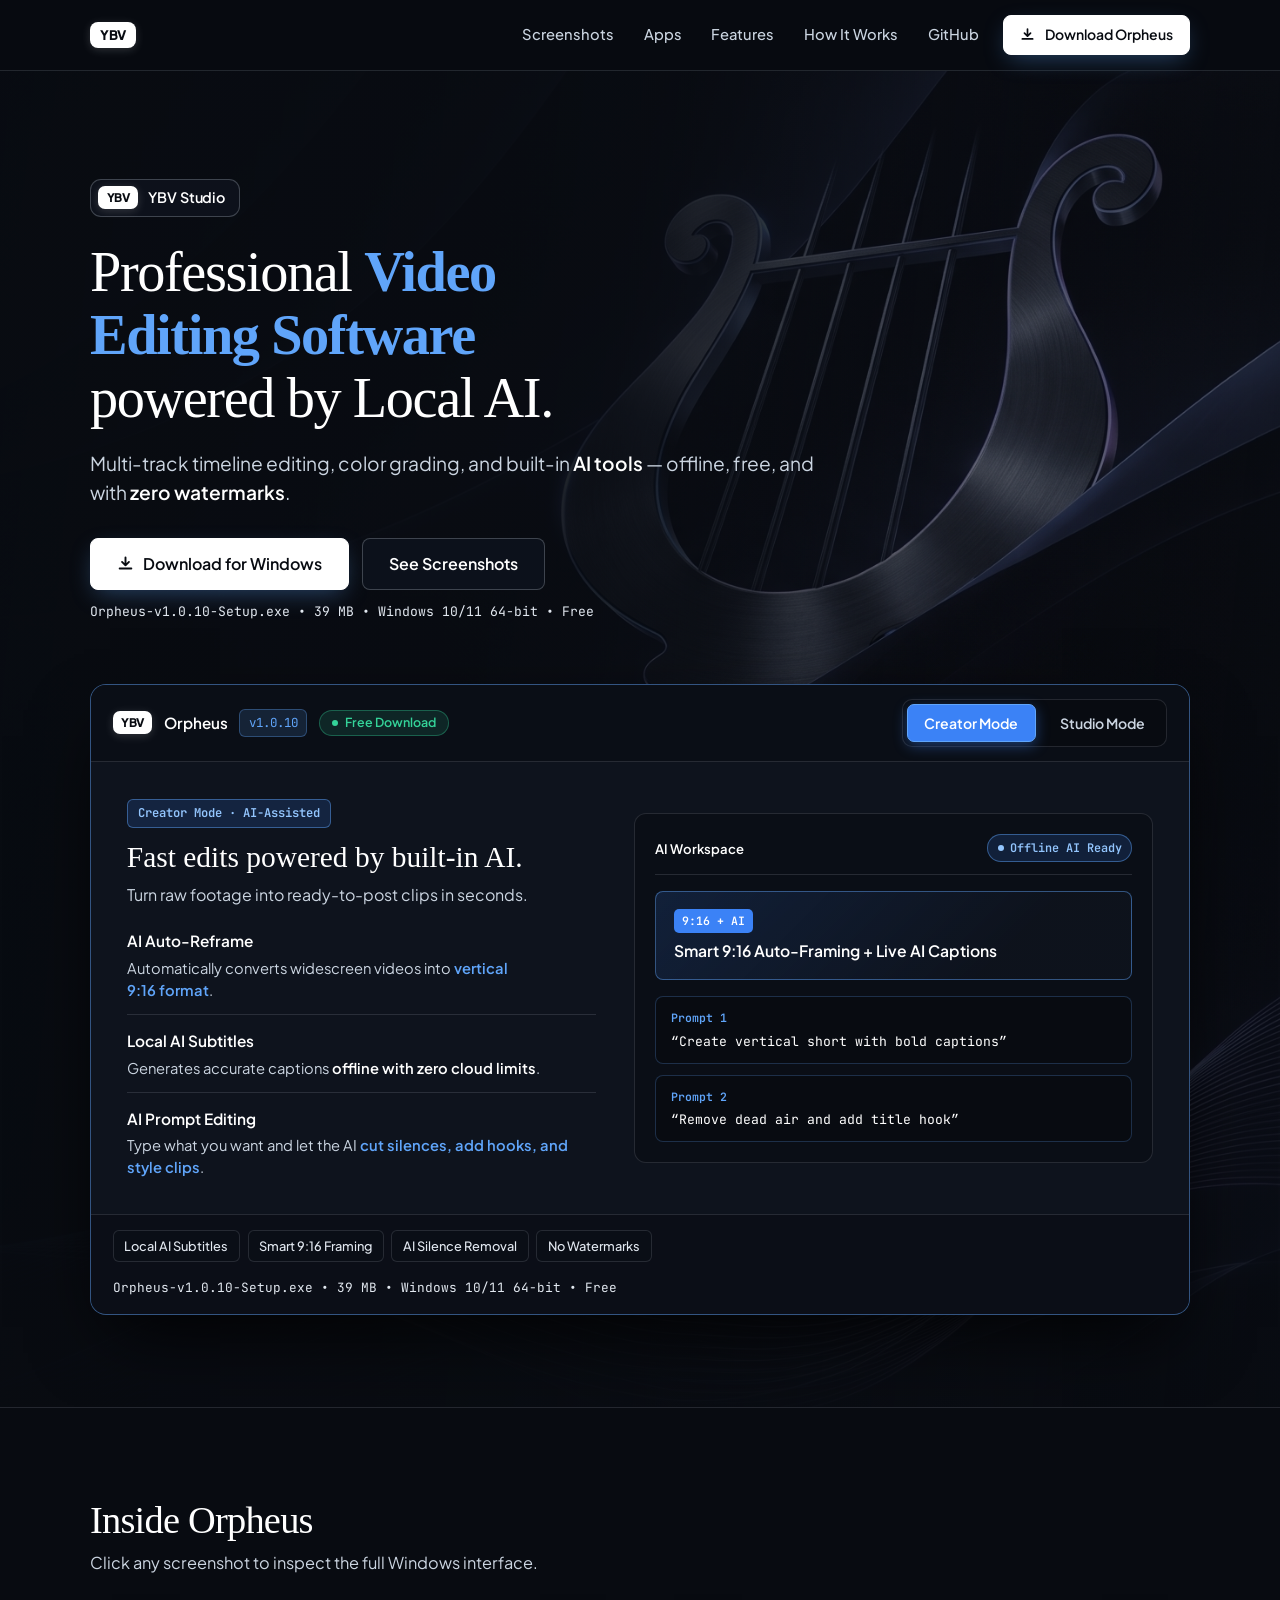
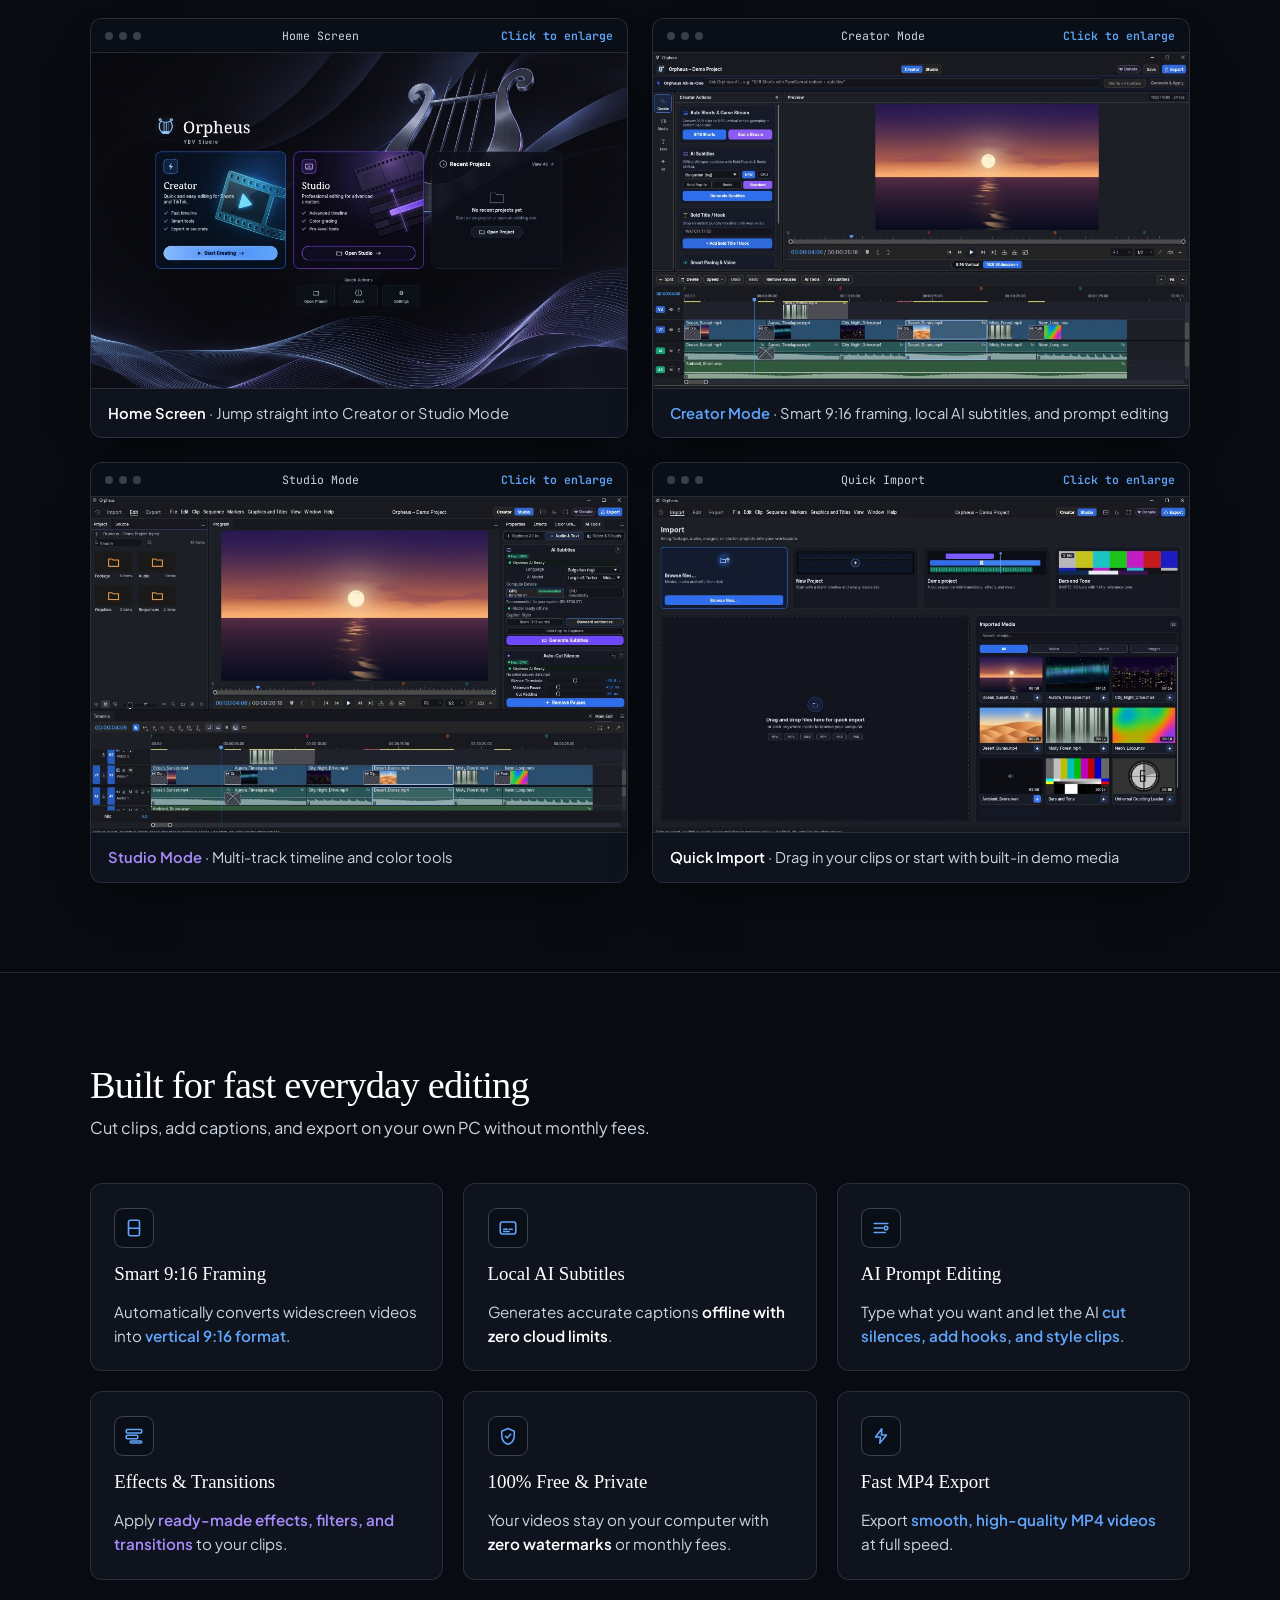
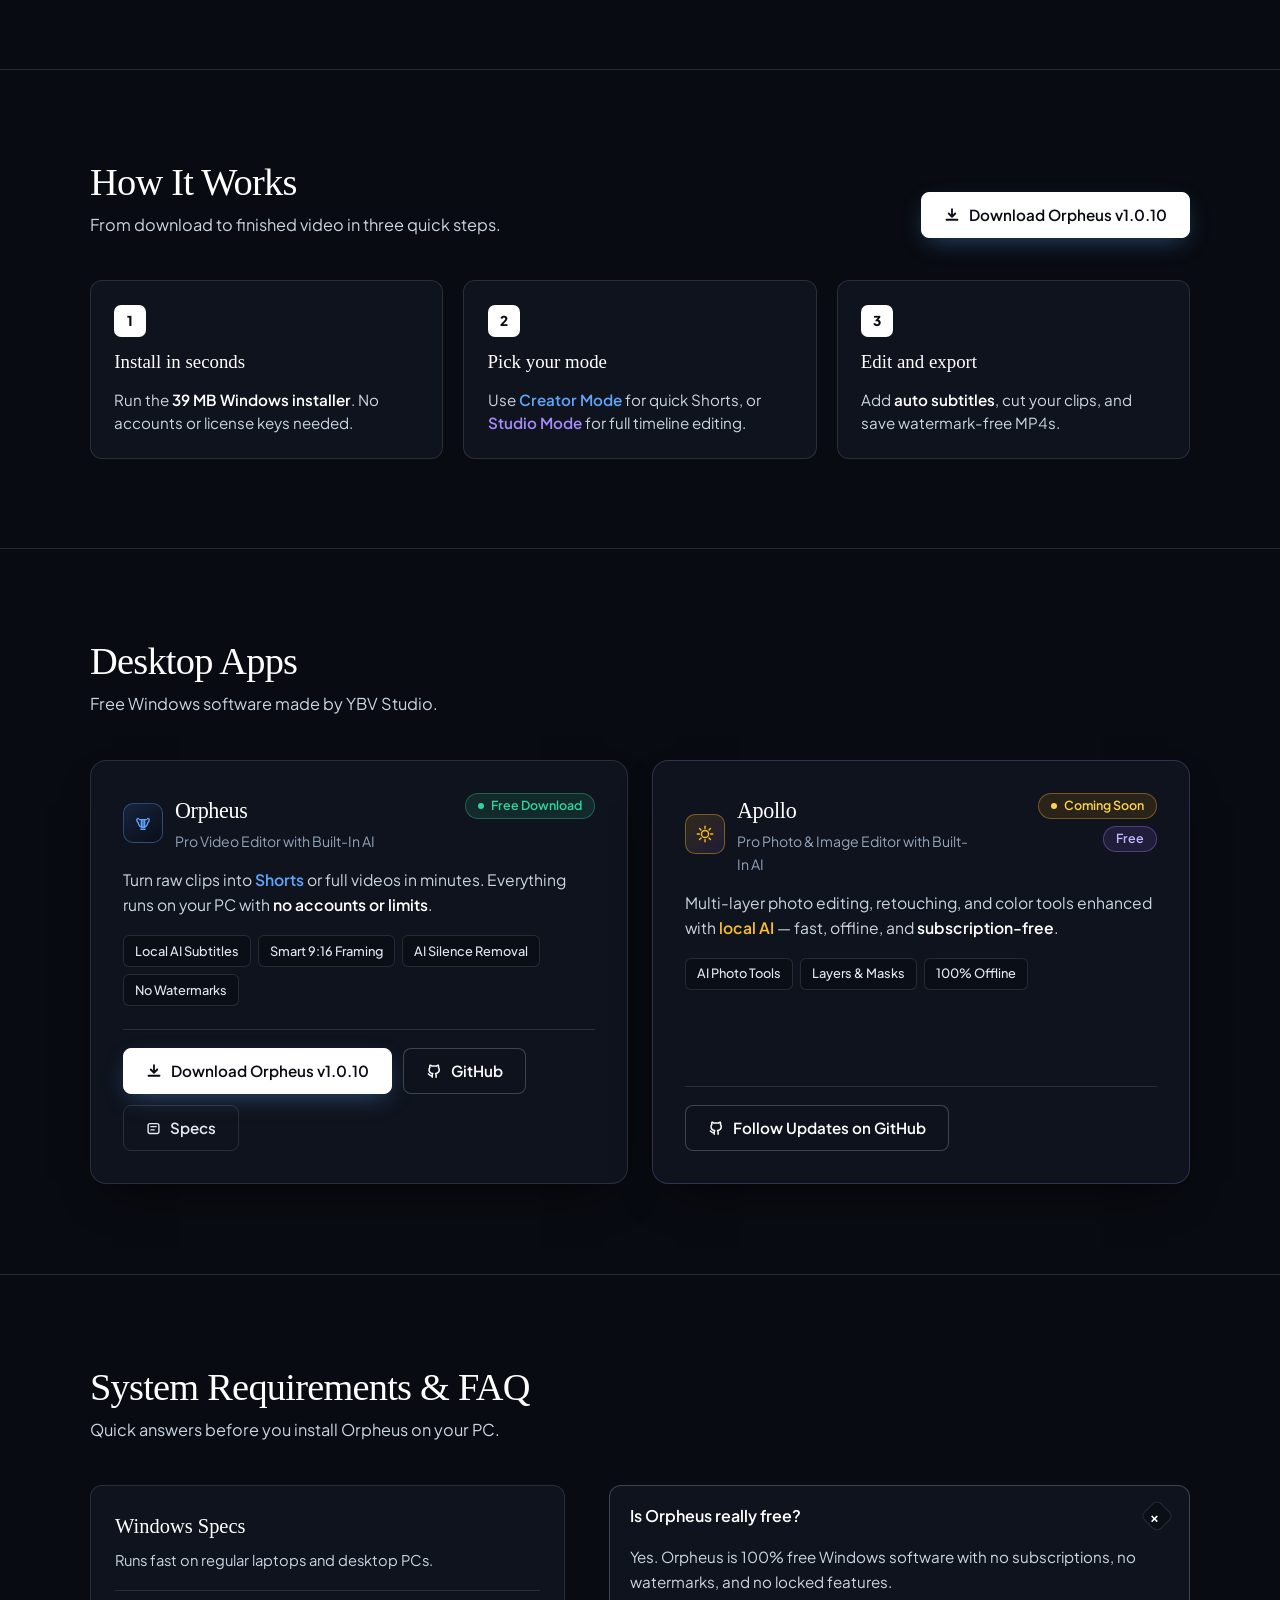
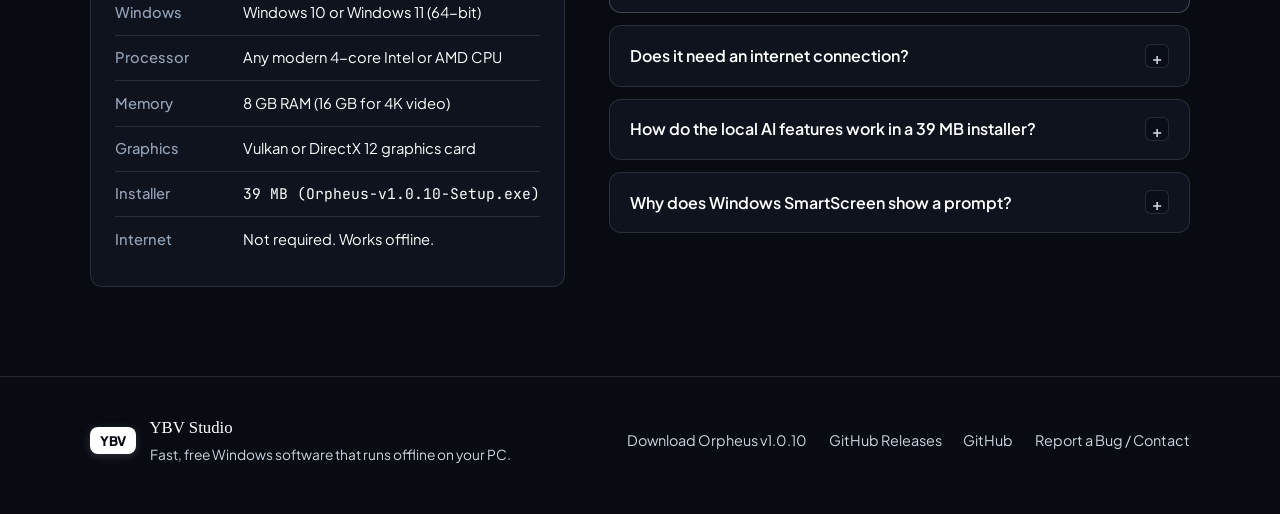
==== commit 5bd19c9f: "docs: restore requested hero headline with Plus Jakarta Sans font" ====
--- a/docs/index.html
+++ b/docs/index.html
@@ -4,20 +4,20 @@
   <meta charset="UTF-8">
   <meta name="viewport" content="width=device-width, initial-scale=1.0">
   <meta name="theme-color" content="#080B11">
-  <title>YBV Studio • Professional Video Editing Software powered by Local AI System</title>
+  <title>YBV Studio • Orpheus Video Editor for Windows</title>
   <meta
     name="description"
-    content="Professional Video Editing Software powered by Local AI System. Download Orpheus v1.0.10 for Windows 10/11 — multi-track timeline editing, color grading, and built-in local AI tools, offline, free, and with zero watermarks."
+    content="Free, offline Windows video editor with multi-track timeline, color grading, local AI subtitles, and zero watermarks."
   >
   <link rel="canonical" href="https://hertzwag.github.io/Orpheus/">
 
   <!-- Open Graph / Discord / Social Previews -->
   <meta property="og:type" content="website">
   <meta property="og:site_name" content="YBV Studio">
-  <meta property="og:title" content="YBV Studio • Orpheus v1.0.10 Professional Video Editing Software">
+  <meta property="og:title" content="YBV Studio • Orpheus Video Editor for Windows">
   <meta
     property="og:description"
-    content="Professional Video Editing Software powered by Local AI System for Windows 10/11 — multi-track timeline, color grading, offline AI tools, free with zero watermarks."
+    content="Free, offline Windows video editor with multi-track timeline, color grading, local AI subtitles, and zero watermarks."
   >
   <meta property="og:url" content="https://hertzwag.github.io/Orpheus/">
   <meta property="og:image" content="https://hertzwag.github.io/Orpheus/assets/orpheus-home.jpg">
@@ -27,10 +27,10 @@
 
   <!-- Twitter / X Card -->
   <meta name="twitter:card" content="summary_large_image">
-  <meta name="twitter:title" content="YBV Studio • Orpheus v1.0.10 Professional Video Editing Software">
+  <meta name="twitter:title" content="YBV Studio • Orpheus Video Editor for Windows">
   <meta
     name="twitter:description"
-    content="Professional Video Editing Software powered by Local AI System for Windows — offline, free, and zero watermarks."
+    content="Free, offline Windows video editor with multi-track timeline, color grading, local AI subtitles, and zero watermarks."
   >
   <meta name="twitter:image" content="https://hertzwag.github.io/Orpheus/assets/orpheus-home.jpg">
   <meta name="twitter:image:alt" content="Orpheus v1.0.10 Home Screen showing Creator Mode and Studio Mode">
@@ -49,13 +49,13 @@
           "https://github.com/hertzwaG",
           "https://github.com/hertzwaG/Orpheus"
         ],
-        "description": "Independent Windows desktop software studio building professional offline video and photo editing software powered by a local AI system."
+        "description": "Independent Windows desktop software studio building fast, free offline video editing software with built-in local AI tools."
       },
       {
         "@type": "SoftwareApplication",
         "@id": "https://hertzwag.github.io/Orpheus/#orpheus",
         "name": "Orpheus",
-        "description": "Professional Video Editing Software powered by Local AI System for Windows 10 and Windows 11 (64-bit) by YBV Studio featuring multi-track timeline editing, live color grading, effects, and built-in local AI tools — offline, free, and with zero watermarks.",
+        "description": "Free, offline Windows desktop video editor by YBV Studio featuring multi-track timeline editing, live color grading, effects, and built-in local AI tools (Whisper auto-captions, silence removal, and smart 9:16 framing) with zero watermarks.",
         "applicationCategory": "MultimediaApplication",
         "applicationSubCategory": "Video Editor",
         "operatingSystem": "Windows 10, Windows 11 (64-bit)",
@@ -79,7 +79,7 @@
         },
         "featureList": [
           "Multi-Track Studio Timeline with live color grading, effects, transitions, and fast watermark-free MP4 export",
-          "Local AI Subtitles generated offline on your PC with zero cloud limits",
+          "Local AI Subtitles via Whisper model downloaded once on first use, then 100% offline with zero cloud limits",
           "Automatic AI Silence Removal to detect and cut dead air in one click",
           "Smart 9:16 Vertical Framing that converts widescreen videos into Shorts, TikToks, and Reels",
           "AI Prompt Editing to cut silences, add hooks, and style clips from plain text"
@@ -90,33 +90,6 @@
           "https://hertzwag.github.io/Orpheus/assets/orpheus-studio-mode.jpg",
           "https://hertzwag.github.io/Orpheus/assets/orpheus-import.jpg"
         ]
-      },
-      {
-        "@type": "SoftwareApplication",
-        "@id": "https://hertzwag.github.io/Orpheus/#apollo",
-        "name": "Apollo",
-        "description": "Upcoming pro-grade offline photo and image editor for Windows 10 and Windows 11 (64-bit) by YBV Studio featuring multi-layer photo editing, retouching, and color tools enhanced with local AI — fast, offline, and subscription-free.",
-        "applicationCategory": "MultimediaApplication",
-        "applicationSubCategory": "Photo & Image Editor",
-        "operatingSystem": "Windows 10, Windows 11 (64-bit)",
-        "isAccessibleForFree": true,
-        "url": "https://hertzwag.github.io/Orpheus/#apps",
-        "author": {
-          "@id": "https://hertzwag.github.io/Orpheus/#organization"
-        },
-        "publisher": {
-          "@id": "https://hertzwag.github.io/Orpheus/#organization"
-        },
-        "offers": {
-          "@type": "Offer",
-          "price": "0",
-          "priceCurrency": "USD"
-        },
-        "featureList": [
-          "Multi-layer photo editing, masks, retouching, and precision color tools",
-          "Built-in local AI photo tools running offline on your PC",
-          "100% Offline Windows desktop app with zero subscriptions"
-        ]
       }
     ]
   }
@@ -125,7 +98,7 @@
   <link rel="preconnect" href="https://fonts.googleapis.com">
   <link rel="preconnect" href="https://fonts.gstatic.com" crossorigin>
   <link
-    href="https://fonts.googleapis.com/css2?family=JetBrains+Mono:wght@400;500;600&family=Noto+Serif:wght@500;600&family=Plus+Jakarta+Sans:wght@400;500;600;700&family=Space+Grotesk:wght@700&family=Syne:wght@700;800&display=swap"
+    href="https://fonts.googleapis.com/css2?family=JetBrains+Mono:wght@400;500;600&family=Plus+Jakarta+Sans:wght@400;600;700;800&display=swap"
     rel="stylesheet"
   >
   <link rel="stylesheet" href="styles.css">
@@ -219,7 +192,7 @@
           </div>
 
           <h1 class="hero__title" id="hero-heading">
-            Professional <span class="hl-blue">Video Editing Software</span> powered by Local AI System.
+            Professional <span class="hl-blue">Video Editing Software</span> powered by Local AI.
           </h1>
           <p class="hero__lead">
             Multi-track timeline editing, color grading, and built-in <span class="hl-white">AI tools</span> — offline, free, and with <span class="hl-white">zero watermarks</span>.
@@ -632,11 +605,11 @@
 
             <details class="faq-item">
               <summary class="faq-question">
-                <span>Do the AI tools require an internet connection or account?</span>
+                <span>How do the local AI features work in a 39 MB installer?</span>
                 <span class="faq-question__icon" aria-hidden="true">+</span>
               </summary>
               <p class="faq-answer">
-                No. Auto-captions, silence removal, and smart 9:16 framing run 100% locally on your PC with no cloud uploads, subscriptions, or sign-ups.
+                The Orpheus installer is lightweight (39 MB) so it downloads fast. Built-in tools like silence removal and 9:16 framing work immediately, while the compact local speech-to-text model (Whisper) is downloaded once on first use and stored locally — after that, everything runs 100% offline with no internet or cloud limits.
               </p>
             </details>
 
@@ -696,7 +669,13 @@
           </a>
         </li>
         <li>
-          <a href="llms.txt">llms.txt</a>
+          <a
+            href="https://github.com/hertzwaG/Orpheus/issues"
+            target="_blank"
+            rel="noopener noreferrer"
+          >
+            Report a Bug / Contact
+          </a>
         </li>
       </ul>
     </div>
@@ -795,6 +774,27 @@
 
       <ol class="dialog-steps" id="dl-steps-list"></ol>
 
+      <div class="checksum-box" id="dl-checksum-box">
+        <div class="checksum-box__top">
+          <span class="mono">SHA-256 Checksum</span>
+          <span class="checksum-box__actions">
+            <a
+              class="checksum-box__link"
+              id="dl-checksum-link"
+              href="https://github.com/hertzwaG/Orpheus/releases/tag/v1.0.10"
+              target="_blank"
+              rel="noopener noreferrer"
+            >
+              Verify Release
+            </a>
+            <button type="button" class="checksum-copy-btn" id="dl-checksum-copy" data-copy-hash="63977f7cc50b7545c0d3da48219af4ec9970c8b0a12adda8bc93be3b0df80786">
+              Copy
+            </button>
+          </span>
+        </div>
+        <code class="checksum-box__hash" id="dl-checksum-hash">63977f7cc50b7545c0d3da48219af4ec9970c8b0a12adda8bc93be3b0df80786</code>
+      </div>
+
       <div class="smartscreen-note" id="dl-smartscreen-note"></div>
     </div>
 
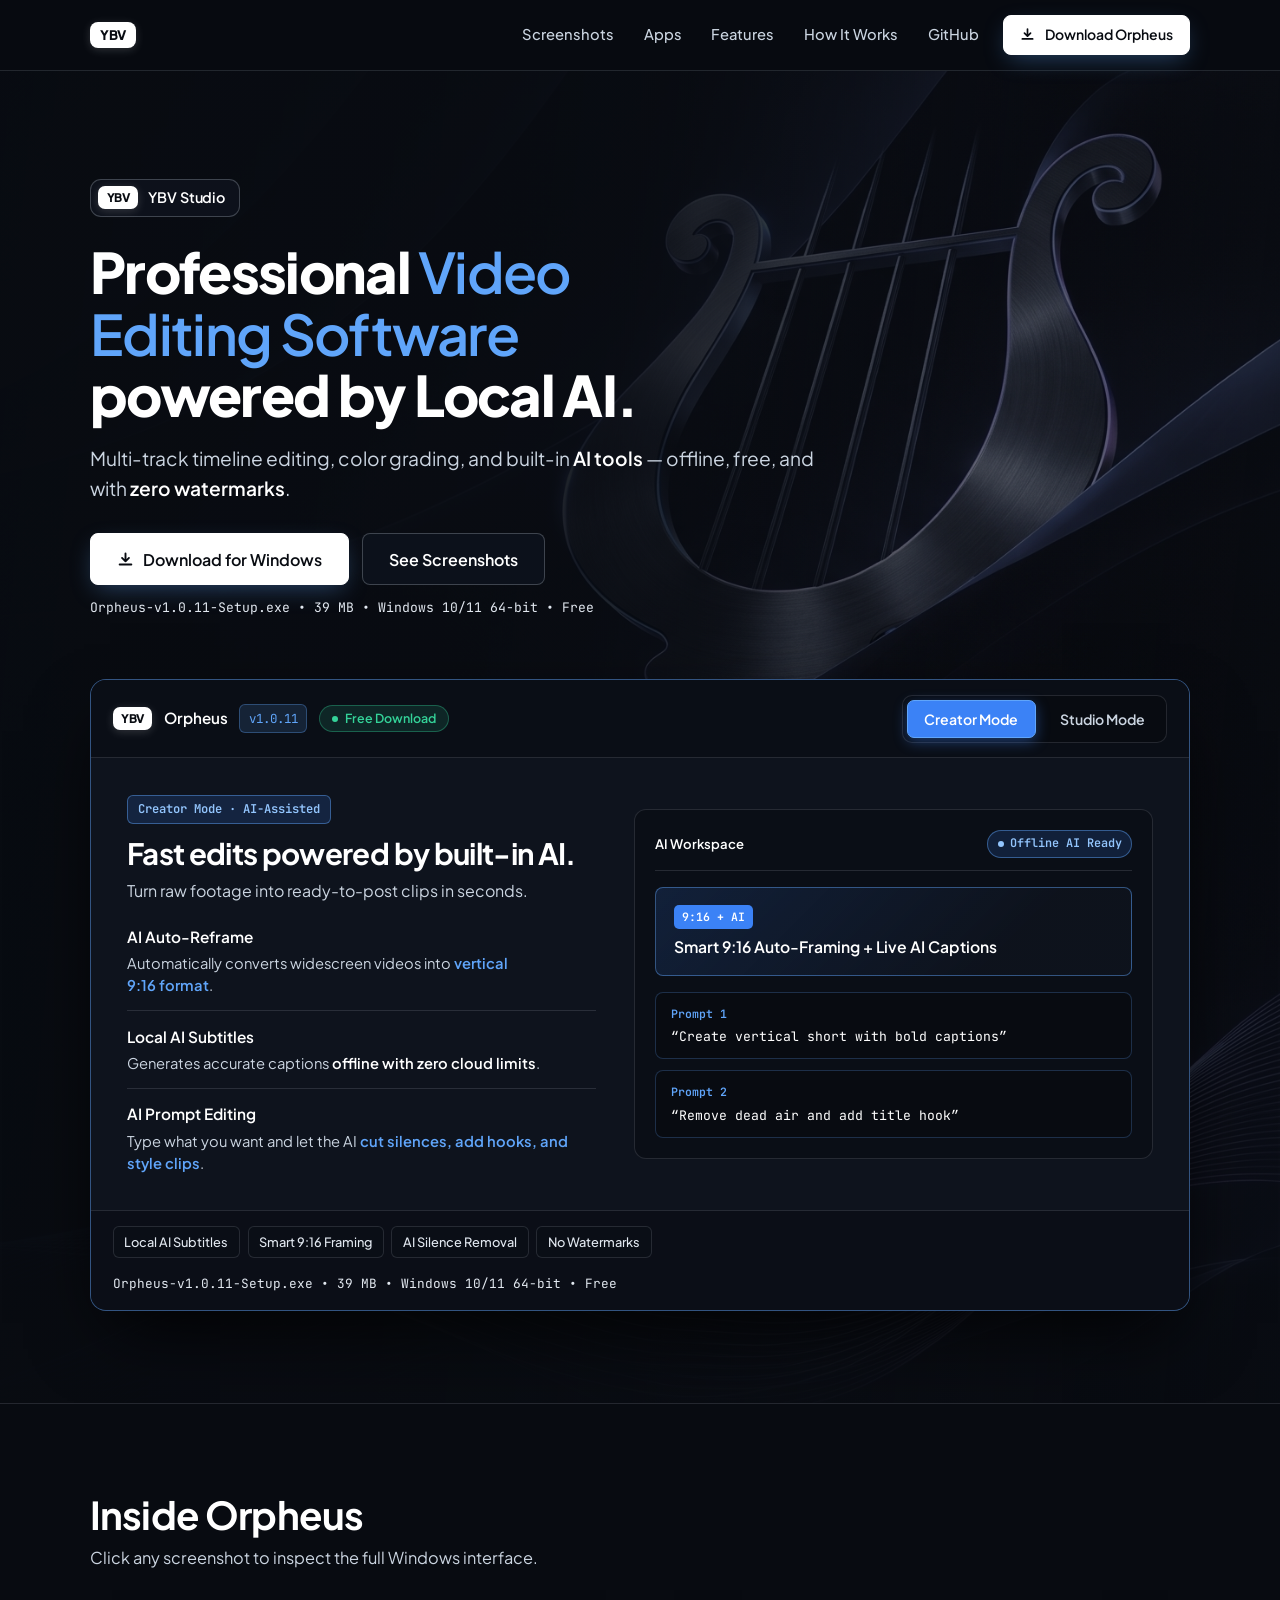
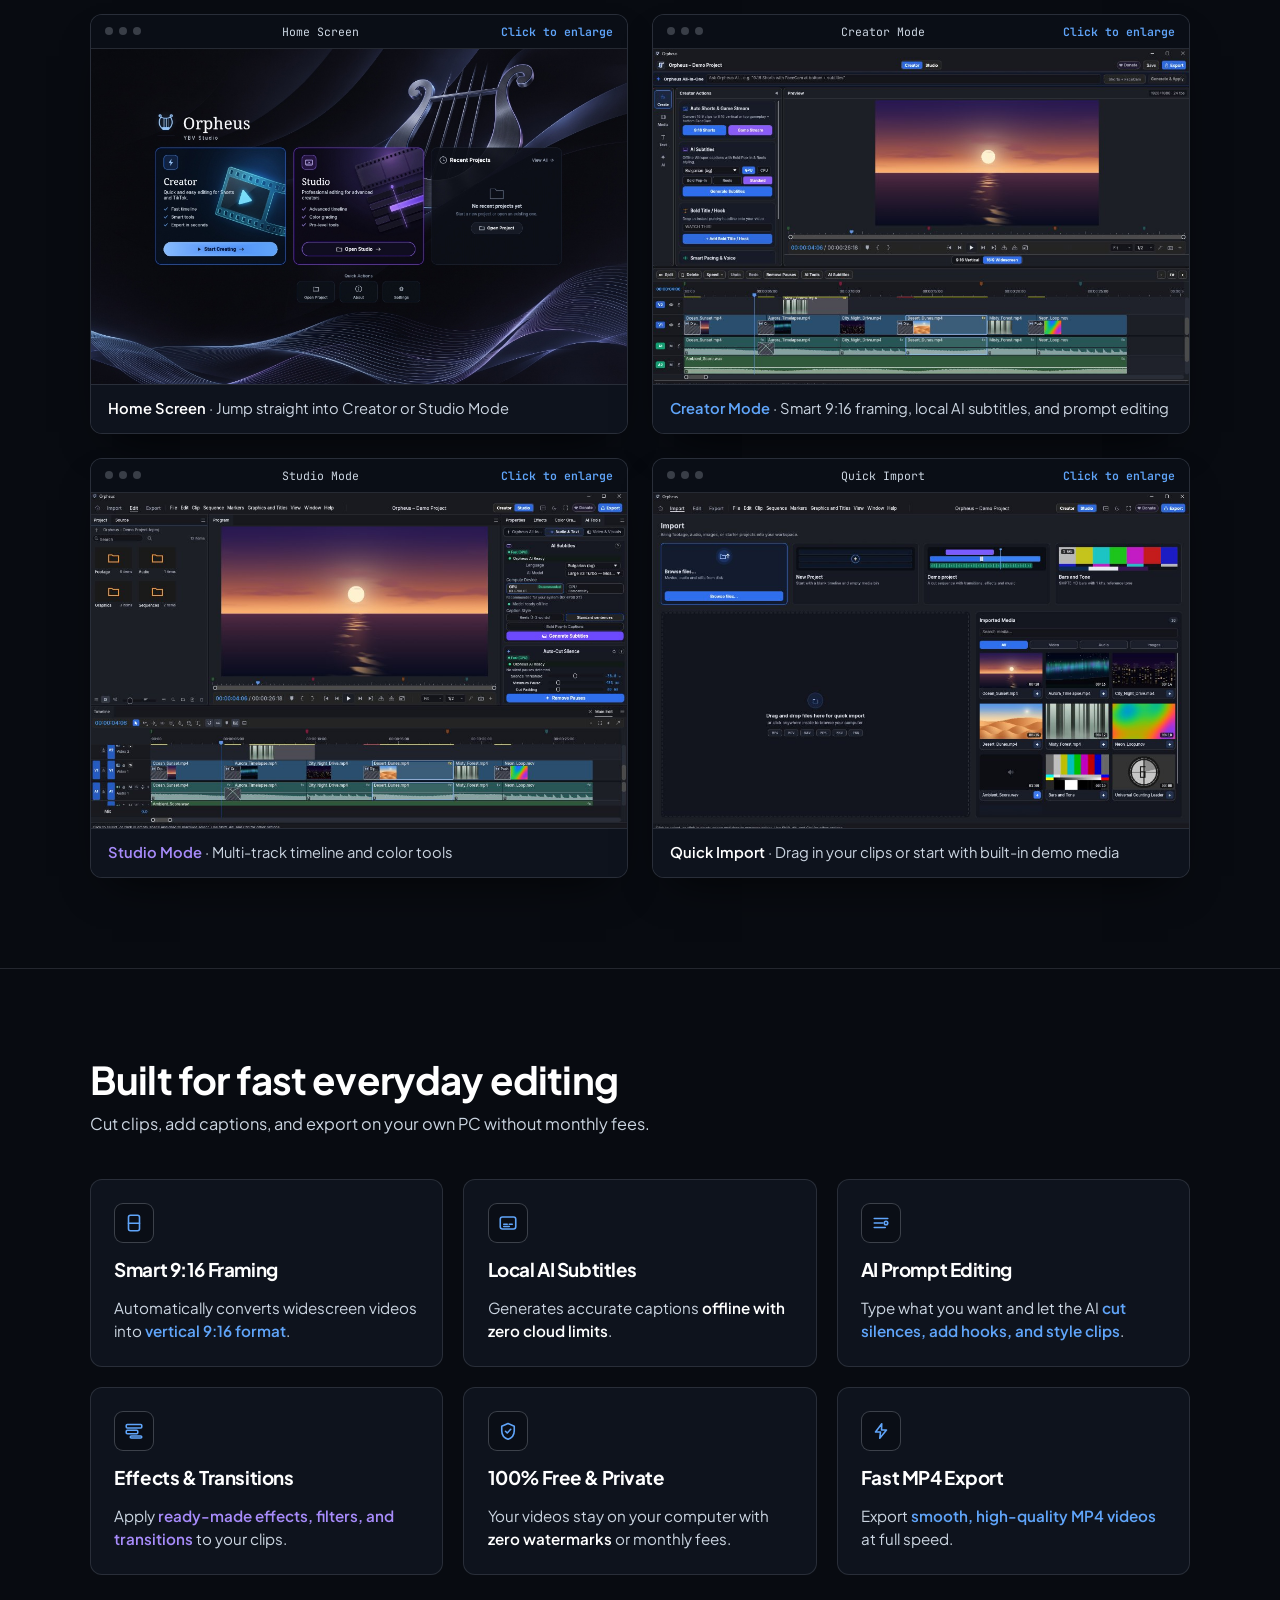
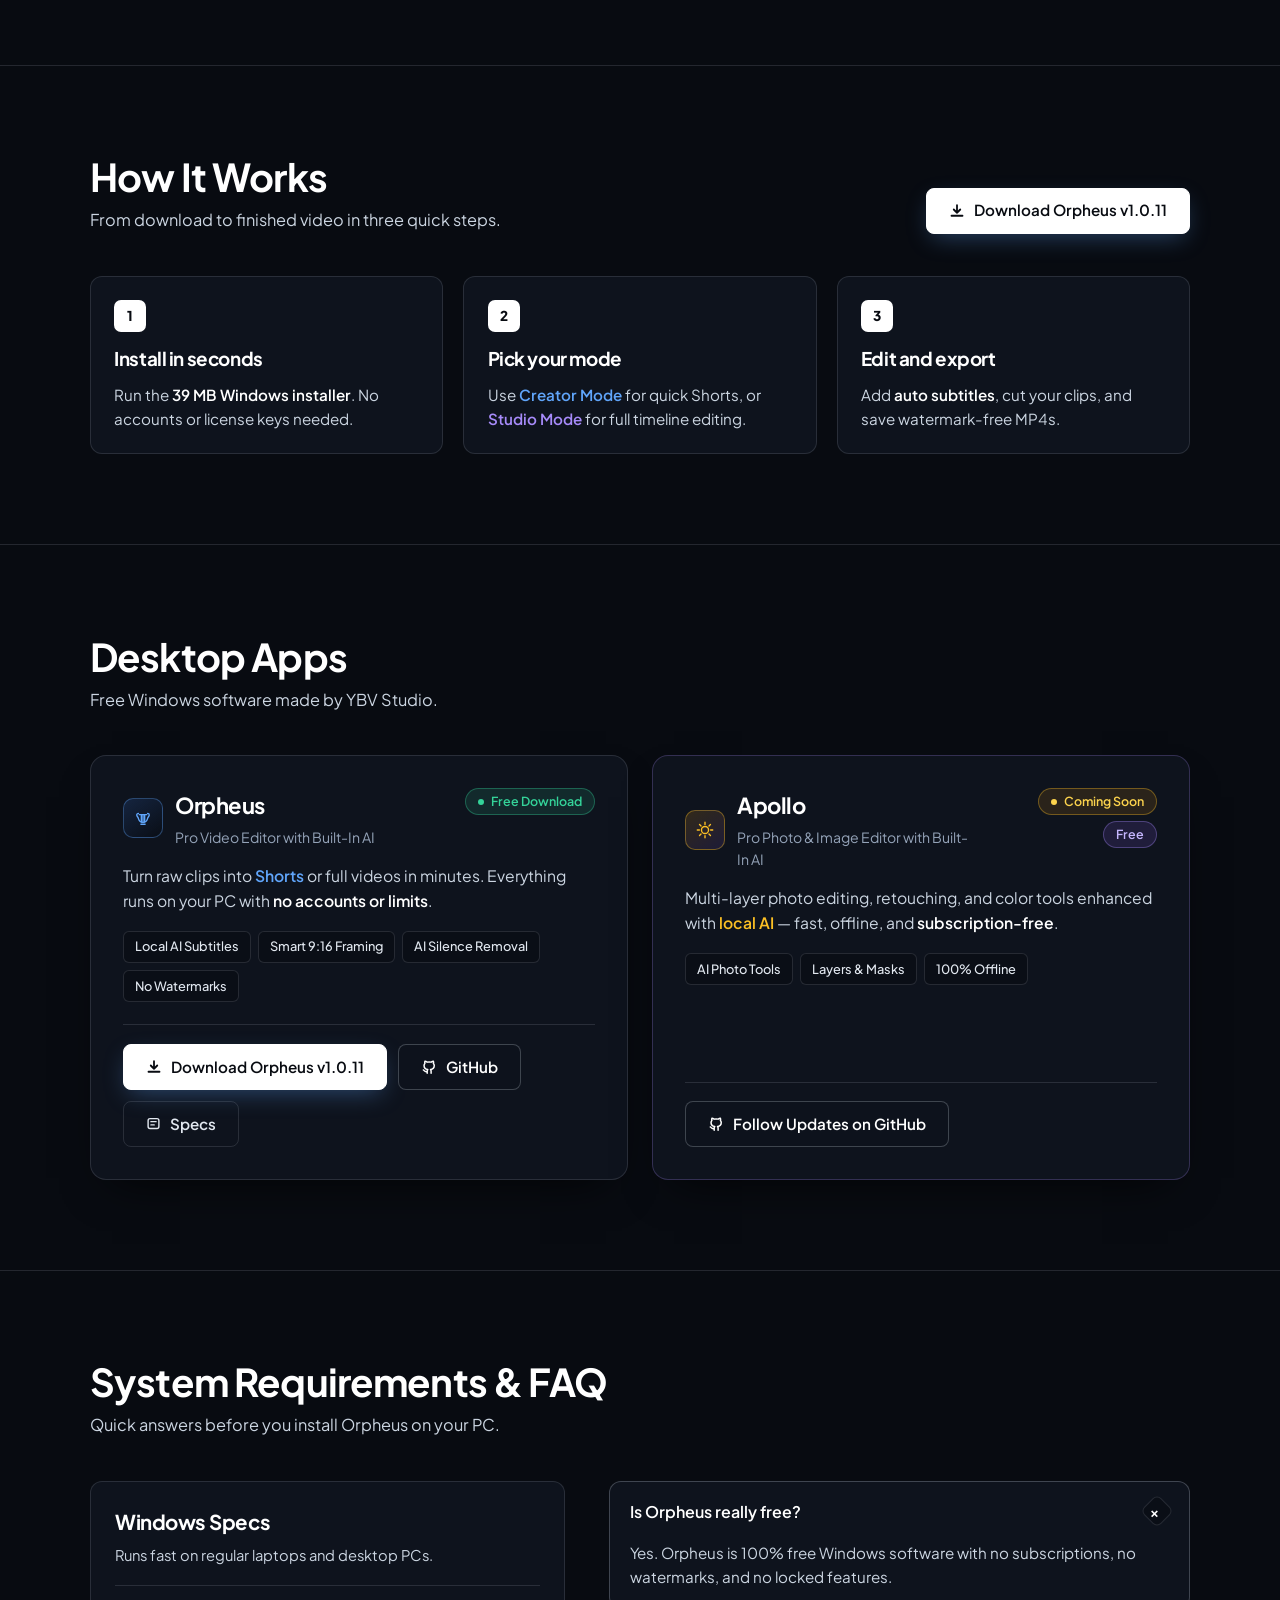
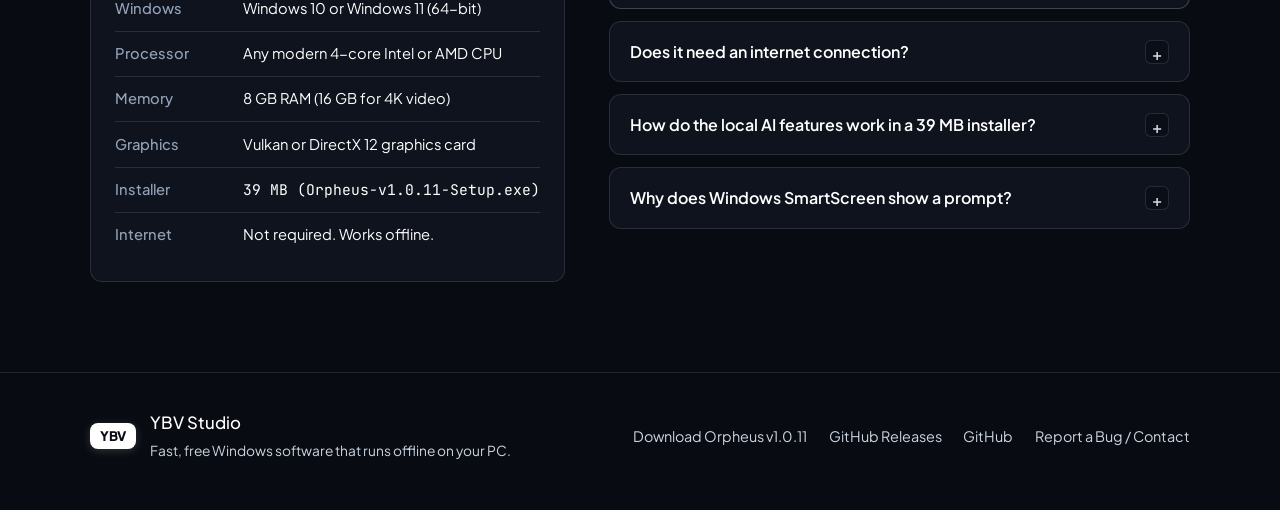
==== commit b32260eb: "release: Orpheus v1.0.11 with 12-hour VOD streaming and All-In-One pipeline" ====
--- a/docs/index.html
+++ b/docs/index.html
@@ -21,7 +21,7 @@
   >
   <meta property="og:url" content="https://hertzwag.github.io/Orpheus/">
   <meta property="og:image" content="https://hertzwag.github.io/Orpheus/assets/orpheus-home.jpg">
-  <meta property="og:image:alt" content="Orpheus v1.0.10 Home Screen showing Creator Mode and Studio Mode">
+  <meta property="og:image:alt" content="Orpheus v1.0.11 Home Screen showing Creator Mode and Studio Mode">
   <meta property="og:image:width" content="1024">
   <meta property="og:image:height" content="628">
 
@@ -33,7 +33,7 @@
     content="Free, offline Windows video editor with multi-track timeline, color grading, local AI subtitles, and zero watermarks."
   >
   <meta name="twitter:image" content="https://hertzwag.github.io/Orpheus/assets/orpheus-home.jpg">
-  <meta name="twitter:image:alt" content="Orpheus v1.0.10 Home Screen showing Creator Mode and Studio Mode">
+  <meta name="twitter:image:alt" content="Orpheus v1.0.11 Home Screen showing Creator Mode and Studio Mode">
 
   <!-- Structured Data (JSON-LD) for Search Engines & AI Recommendation Systems -->
   <script type="application/ld+json">
@@ -59,12 +59,12 @@
         "applicationCategory": "MultimediaApplication",
         "applicationSubCategory": "Video Editor",
         "operatingSystem": "Windows 10, Windows 11 (64-bit)",
-        "softwareVersion": "1.0.10",
+        "softwareVersion": "1.0.11",
         "isAccessibleForFree": true,
         "url": "https://hertzwag.github.io/Orpheus/",
-        "downloadUrl": "https://github.com/hertzwaG/Orpheus/releases/download/v1.0.10/Orpheus-v1.0.10-Setup.exe",
-        "installUrl": "https://github.com/hertzwaG/Orpheus/releases/download/v1.0.10/Orpheus-v1.0.10-Setup.exe",
-        "releaseNotes": "https://github.com/hertzwaG/Orpheus/releases/tag/v1.0.10",
+        "downloadUrl": "https://github.com/hertzwaG/Orpheus/releases/download/v1.0.11/Orpheus-v1.0.11-Setup.exe",
+        "installUrl": "https://github.com/hertzwaG/Orpheus/releases/download/v1.0.11/Orpheus-v1.0.11-Setup.exe",
+        "releaseNotes": "https://github.com/hertzwaG/Orpheus/releases/tag/v1.0.11",
         "fileSize": "39 MB",
         "author": {
           "@id": "https://hertzwag.github.io/Orpheus/#organization"
@@ -128,7 +128,7 @@
         </a>
         <a
           class="btn btn--primary btn--sm site-nav__cta"
-          href="https://github.com/hertzwaG/Orpheus/releases/download/v1.0.10/Orpheus-v1.0.10-Setup.exe"
+          href="https://github.com/hertzwaG/Orpheus/releases/download/v1.0.11/Orpheus-v1.0.11-Setup.exe"
           data-download-app="orpheus"
         >
           <svg width="15" height="15" viewBox="0 0 16 16" fill="none" stroke="currentColor" stroke-width="1.8" stroke-linecap="round" stroke-linejoin="round" aria-hidden="true">
@@ -202,7 +202,7 @@
             <div class="hero__actions">
               <a
                 class="btn btn--primary btn--lg"
-                href="https://github.com/hertzwaG/Orpheus/releases/download/v1.0.10/Orpheus-v1.0.10-Setup.exe"
+                href="https://github.com/hertzwaG/Orpheus/releases/download/v1.0.11/Orpheus-v1.0.11-Setup.exe"
                 data-download-app="orpheus"
               >
                 <svg width="17" height="17" viewBox="0 0 16 16" fill="none" stroke="currentColor" stroke-width="1.8" stroke-linecap="round" stroke-linejoin="round" aria-hidden="true">
@@ -216,7 +216,7 @@
               </a>
             </div>
             <span class="cta-file-meta">
-              Orpheus-v1.0.10-Setup.exe • 39 MB • Windows 10/11 64-bit • Free
+              Orpheus-v1.0.11-Setup.exe • 39 MB • Windows 10/11 64-bit • Free
             </span>
           </div>
         </div>
@@ -225,7 +225,7 @@
         <div id="hero-app-preview">
           <noscript>
             <p class="section-subtitle">
-              Download <a href="https://github.com/hertzwaG/Orpheus/releases/download/v1.0.10/Orpheus-v1.0.10-Setup.exe">Orpheus v1.0.10 for Windows (39 MB)</a>.
+              Download <a href="https://github.com/hertzwaG/Orpheus/releases/download/v1.0.11/Orpheus-v1.0.11-Setup.exe">Orpheus v1.0.11 for Windows (39 MB)</a>.
             </p>
           </noscript>
         </div>
@@ -486,13 +486,13 @@
           </div>
           <a
             class="btn btn--primary"
-            href="https://github.com/hertzwaG/Orpheus/releases/download/v1.0.10/Orpheus-v1.0.10-Setup.exe"
+            href="https://github.com/hertzwaG/Orpheus/releases/download/v1.0.11/Orpheus-v1.0.11-Setup.exe"
             data-download-app="orpheus"
           >
             <svg width="16" height="16" viewBox="0 0 16 16" fill="none" stroke="currentColor" stroke-width="1.8" stroke-linecap="round" stroke-linejoin="round" aria-hidden="true">
               <path d="M8 2.25v7.5m0 0L4.75 6.5M8 9.75l3.25-3.25M2.5 12.75h11"/>
             </svg>
-            <span>Download Orpheus v1.0.10</span>
+            <span>Download Orpheus v1.0.11</span>
           </a>
         </div>
 
@@ -573,7 +573,7 @@
               </div>
               <div class="req-row">
                 <dt>Installer</dt>
-                <dd class="mono">39 MB (Orpheus-v1.0.10-Setup.exe)</dd>
+                <dd class="mono">39 MB (Orpheus-v1.0.11-Setup.exe)</dd>
               </div>
               <div class="req-row">
                 <dt>Internet</dt>
@@ -644,10 +644,10 @@
       <ul class="footer-links" aria-label="Studio links">
         <li>
           <a
-            href="https://github.com/hertzwaG/Orpheus/releases/download/v1.0.10/Orpheus-v1.0.10-Setup.exe"
+            href="https://github.com/hertzwaG/Orpheus/releases/download/v1.0.11/Orpheus-v1.0.11-Setup.exe"
             data-download-app="orpheus"
           >
-            Download Orpheus v1.0.10
+            Download Orpheus v1.0.11
           </a>
         </li>
         <li>
@@ -732,9 +732,9 @@
       <div class="studio-dialog__brand">
         <span class="ybv-badge" translate="no">YBV</span>
         <div>
-          <h2 class="studio-dialog__title" id="dl-dialog-title">Downloading Orpheus v1.0.10…</h2>
+          <h2 class="studio-dialog__title" id="dl-dialog-title">Downloading Orpheus v1.0.11…</h2>
           <p class="studio-dialog__subtitle mono" id="dl-dialog-subtitle">
-            Orpheus-v1.0.10-Setup.exe • 39 MB • Windows 10/11 64-bit • Free
+            Orpheus-v1.0.11-Setup.exe • 39 MB • Windows 10/11 64-bit • Free
           </p>
         </div>
       </div>
@@ -756,9 +756,9 @@
         <span>
           <a
             id="dl-direct-link"
-            href="https://github.com/hertzwaG/Orpheus/releases/download/v1.0.10/Orpheus-v1.0.10-Setup.exe"
+            href="https://github.com/hertzwaG/Orpheus/releases/download/v1.0.11/Orpheus-v1.0.11-Setup.exe"
           >
-            Orpheus-v1.0.10-Setup.exe
+            Orpheus-v1.0.11-Setup.exe
           </a>
           ·
           <a
@@ -781,18 +781,18 @@
             <a
               class="checksum-box__link"
               id="dl-checksum-link"
-              href="https://github.com/hertzwaG/Orpheus/releases/tag/v1.0.10"
+              href="https://github.com/hertzwaG/Orpheus/releases/tag/v1.0.11"
               target="_blank"
               rel="noopener noreferrer"
             >
               Verify Release
             </a>
-            <button type="button" class="checksum-copy-btn" id="dl-checksum-copy" data-copy-hash="63977f7cc50b7545c0d3da48219af4ec9970c8b0a12adda8bc93be3b0df80786">
+            <button type="button" class="checksum-copy-btn" id="dl-checksum-copy" data-copy-hash="86f8abef6c8cdbdc23c40e0bb96019b6ce72a24eebc2023aae641e8de928938f">
               Copy
             </button>
           </span>
         </div>
-        <code class="checksum-box__hash" id="dl-checksum-hash">63977f7cc50b7545c0d3da48219af4ec9970c8b0a12adda8bc93be3b0df80786</code>
+        <code class="checksum-box__hash" id="dl-checksum-hash">86f8abef6c8cdbdc23c40e0bb96019b6ce72a24eebc2023aae641e8de928938f</code>
       </div>
 
       <div class="smartscreen-note" id="dl-smartscreen-note"></div>
--- a/docs/styles.css
+++ b/docs/styles.css
@@ -40,10 +40,10 @@
   --status-dev-bg: rgba(203, 213, 225, 0.1);
   --status-dev-border: rgba(203, 213, 225, 0.24);
 
-  /* Typography */
-  --font-brand: 'Syne', 'Space Grotesk', 'Plus Jakarta Sans', sans-serif;
-  --font-display: 'Noto Serif', Georgia, 'Times New Roman', serif;
-  --font-sans: 'Plus Jakarta Sans', 'Inter', -apple-system, BlinkMacSystemFont, 'Segoe UI', sans-serif;
+  /* Typography (2 Google Fonts: Plus Jakarta Sans + JetBrains Mono) */
+  --font-brand: 'Plus Jakarta Sans', -apple-system, BlinkMacSystemFont, 'Segoe UI', sans-serif;
+  --font-display: 'Plus Jakarta Sans', -apple-system, BlinkMacSystemFont, 'Segoe UI', sans-serif;
+  --font-sans: 'Plus Jakarta Sans', -apple-system, BlinkMacSystemFont, 'Segoe UI', sans-serif;
   --font-mono: 'JetBrains Mono', ui-monospace, 'Cascadia Code', Consolas, monospace;
 
   /* Layout & Spacing */
@@ -499,12 +499,12 @@
 
 .hero__title {
   font-family: var(--font-display);
-  font-size: clamp(2.35rem, 4.4vw, 3.55rem);
-  font-weight: 500;
-  line-height: 1.12;
-  letter-spacing: -0.025em;
-  color: var(--ink-primary);
-  max-width: 24ch;
+  font-size: clamp(2.35rem, 4.4vw, 3.5rem);
+  font-weight: 800;
+  line-height: 1.1;
+  letter-spacing: -0.03em;
+  color: var(--ink-primary);
+  max-width: 22ch;
   margin-bottom: 1.15rem;
 }
 
@@ -2022,3 +2022,83 @@
     display: none;
   }
 }
+
+/* ==========================================================================
+   Geometric Sans Heading Weight Polish + SHA-256 Verification Box
+   ========================================================================== */
+.section-title,
+.mode-copy__heading,
+.software-card__title,
+.feature-card__title,
+.step-card__title,
+.req-card__title,
+.studio-dialog__title {
+  font-weight: 700;
+  letter-spacing: -0.022em;
+}
+
+.spec-table td {
+  word-break: break-all;
+}
+
+.checksum-box {
+  padding: 0.75rem 0.95rem;
+  border-radius: var(--radius-sm);
+  background-color: var(--bg-canvas);
+  border: 1px solid var(--border-subtle);
+  display: flex;
+  flex-direction: column;
+  gap: 0.4rem;
+}
+
+.checksum-box__top {
+  display: flex;
+  align-items: center;
+  justify-content: space-between;
+  gap: 0.75rem;
+  font-size: 0.78rem;
+  color: var(--ink-muted);
+}
+
+.checksum-box__actions {
+  display: inline-flex;
+  align-items: center;
+  gap: 0.65rem;
+}
+
+.checksum-box__link {
+  color: var(--accent-ice);
+  font-weight: 600;
+  text-decoration: none;
+}
+
+.checksum-box__link:hover {
+  text-decoration: underline;
+}
+
+.checksum-copy-btn {
+  padding: 0.2rem 0.55rem;
+  border-radius: 5px;
+  border: 1px solid var(--border-strong);
+  background-color: var(--bg-surface);
+  color: var(--ink-bright-body);
+  font-family: var(--font-mono);
+  font-size: 0.72rem;
+  font-weight: 600;
+  cursor: pointer;
+  transition: border-color var(--dur-fast) var(--ease-out),
+    color var(--dur-fast) var(--ease-out);
+}
+
+.checksum-copy-btn:hover {
+  border-color: var(--accent-ice);
+  color: #FFFFFF;
+}
+
+.checksum-box__hash {
+  font-family: var(--font-mono);
+  font-size: 0.74rem;
+  color: var(--ink-bright-body);
+  word-break: break-all;
+  line-height: 1.4;
+}
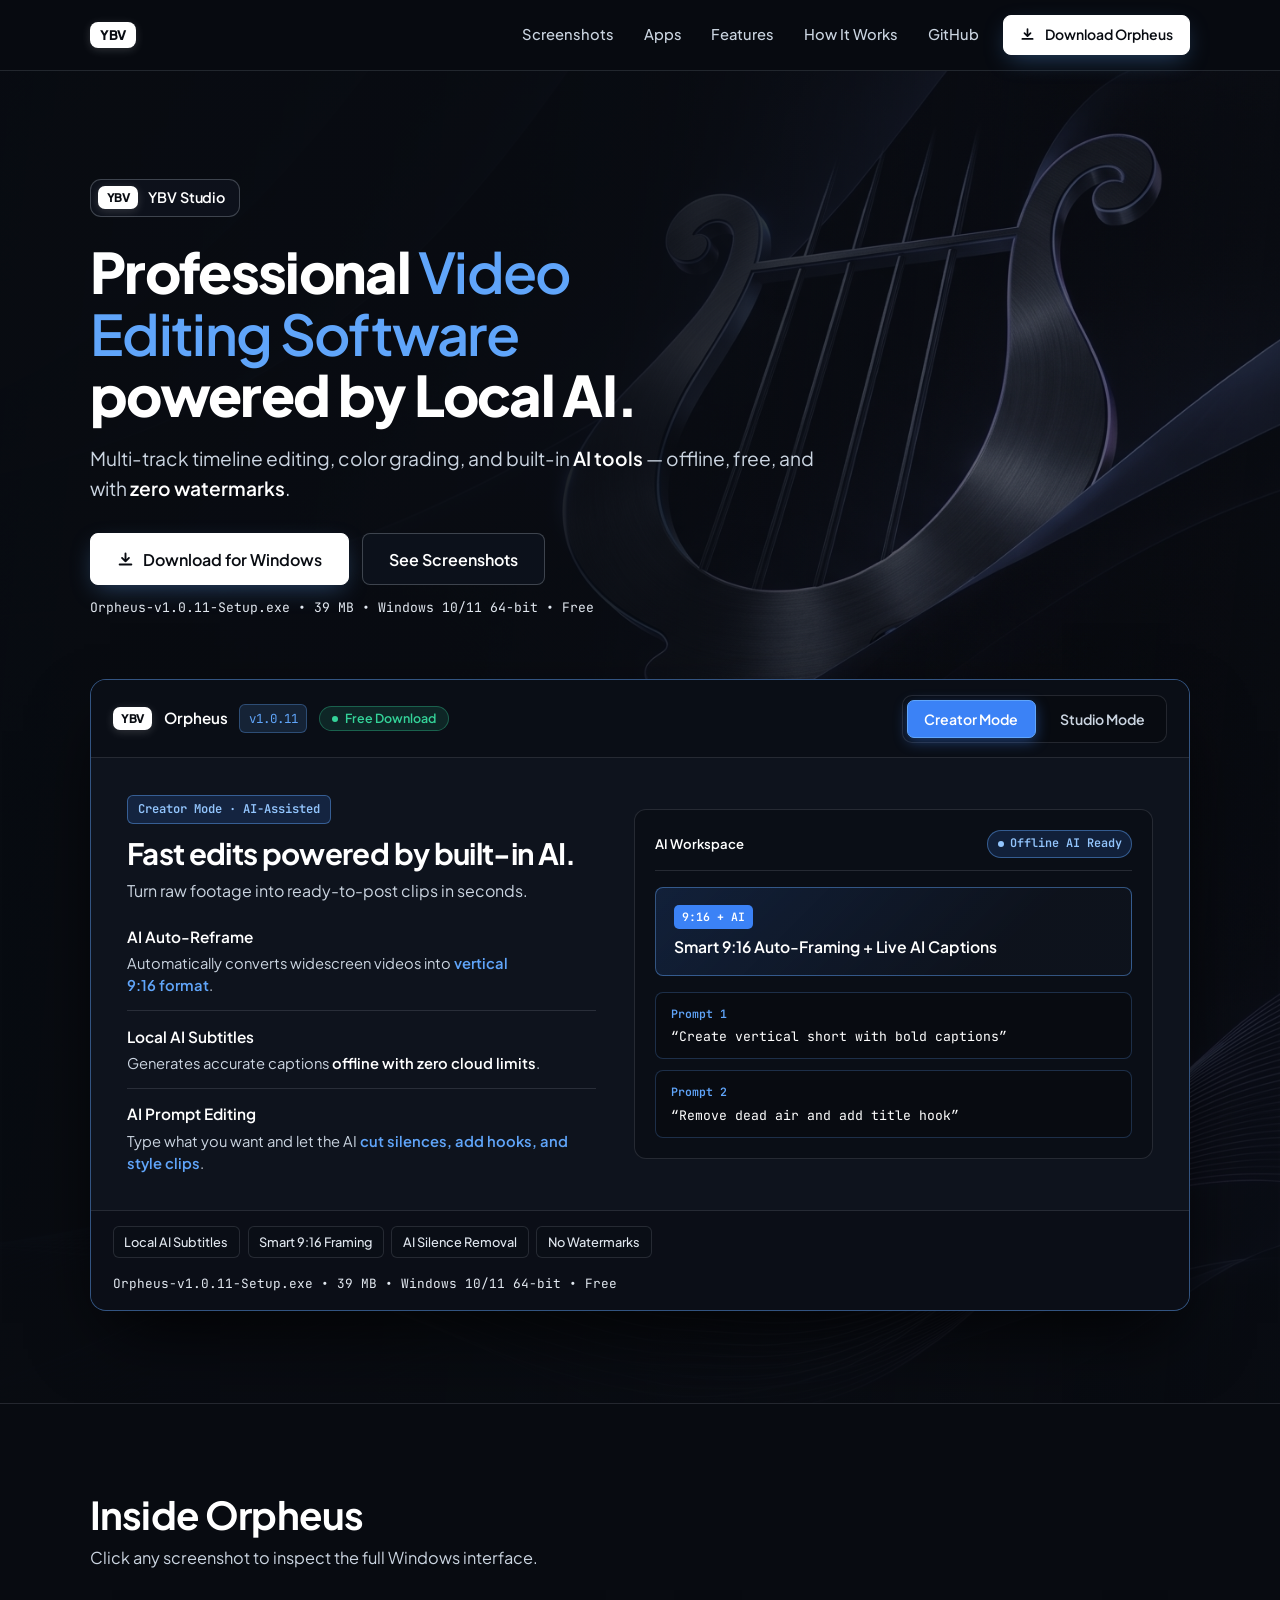
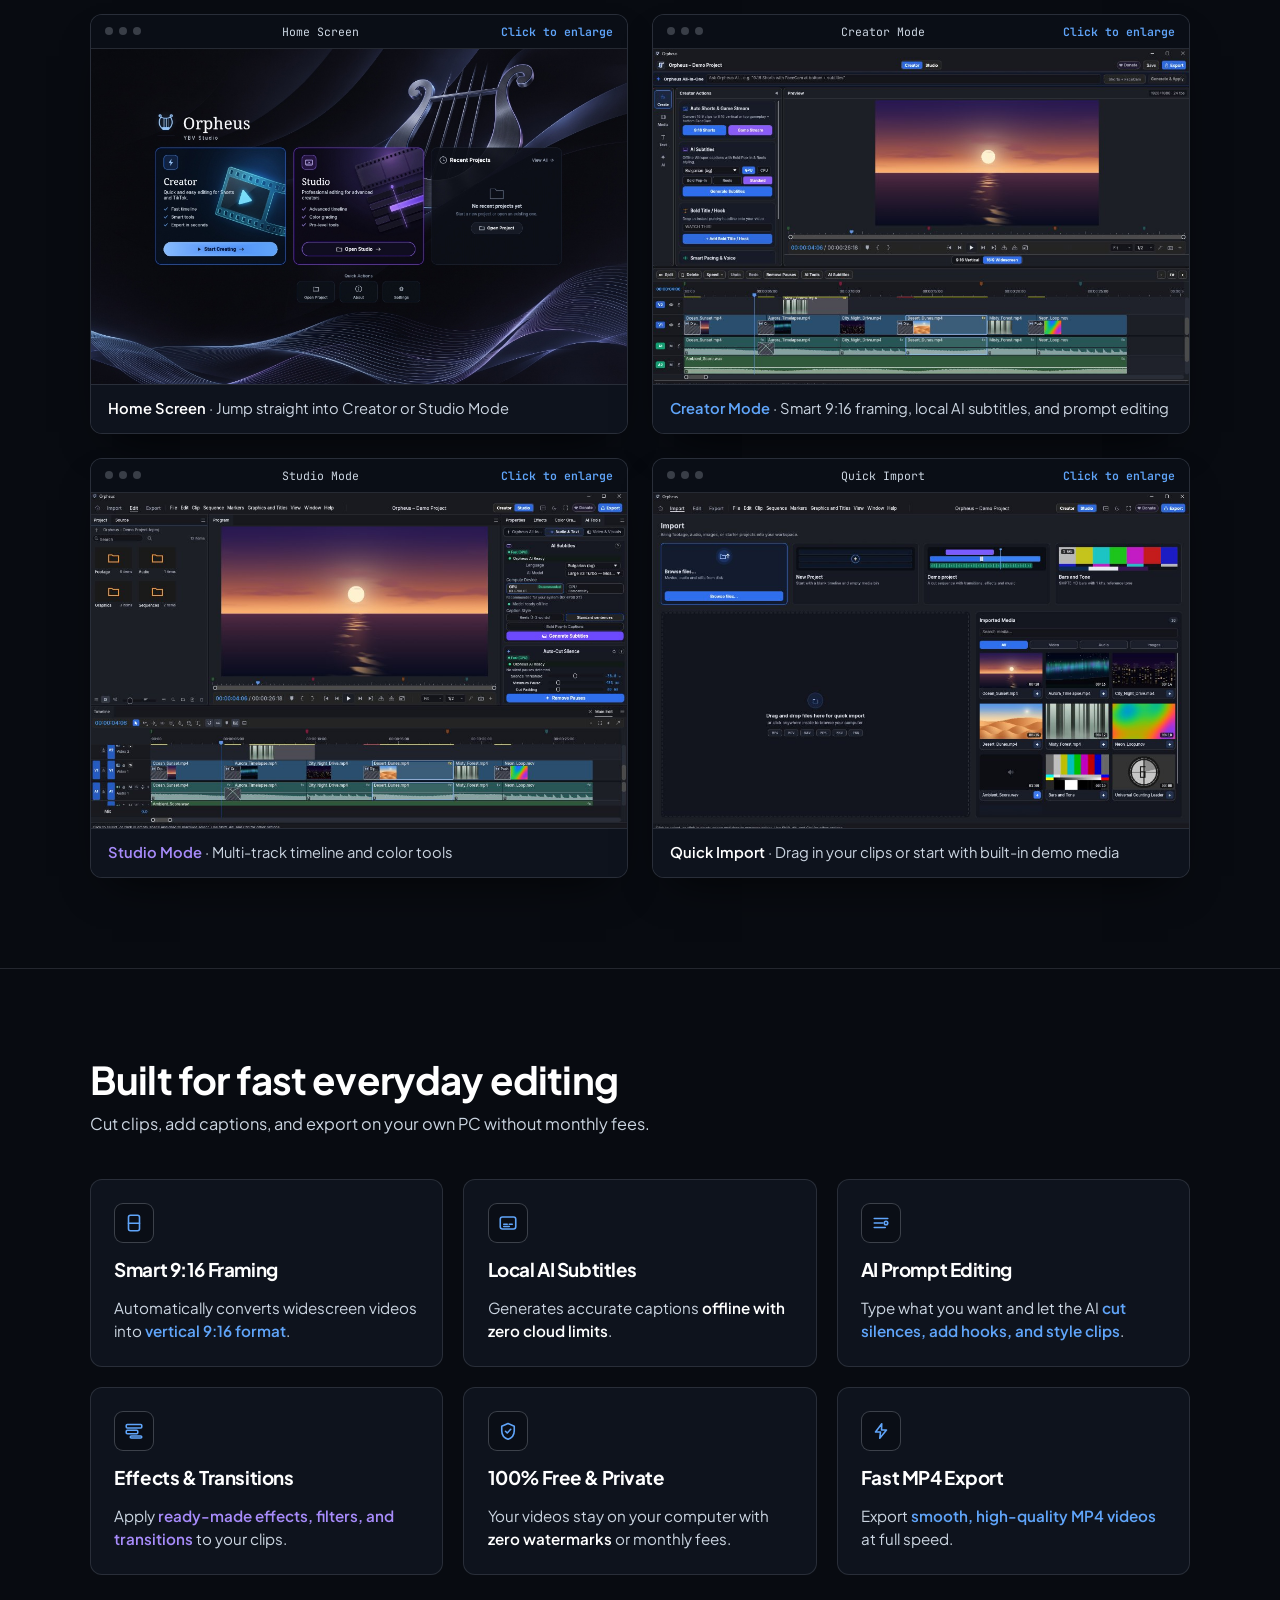
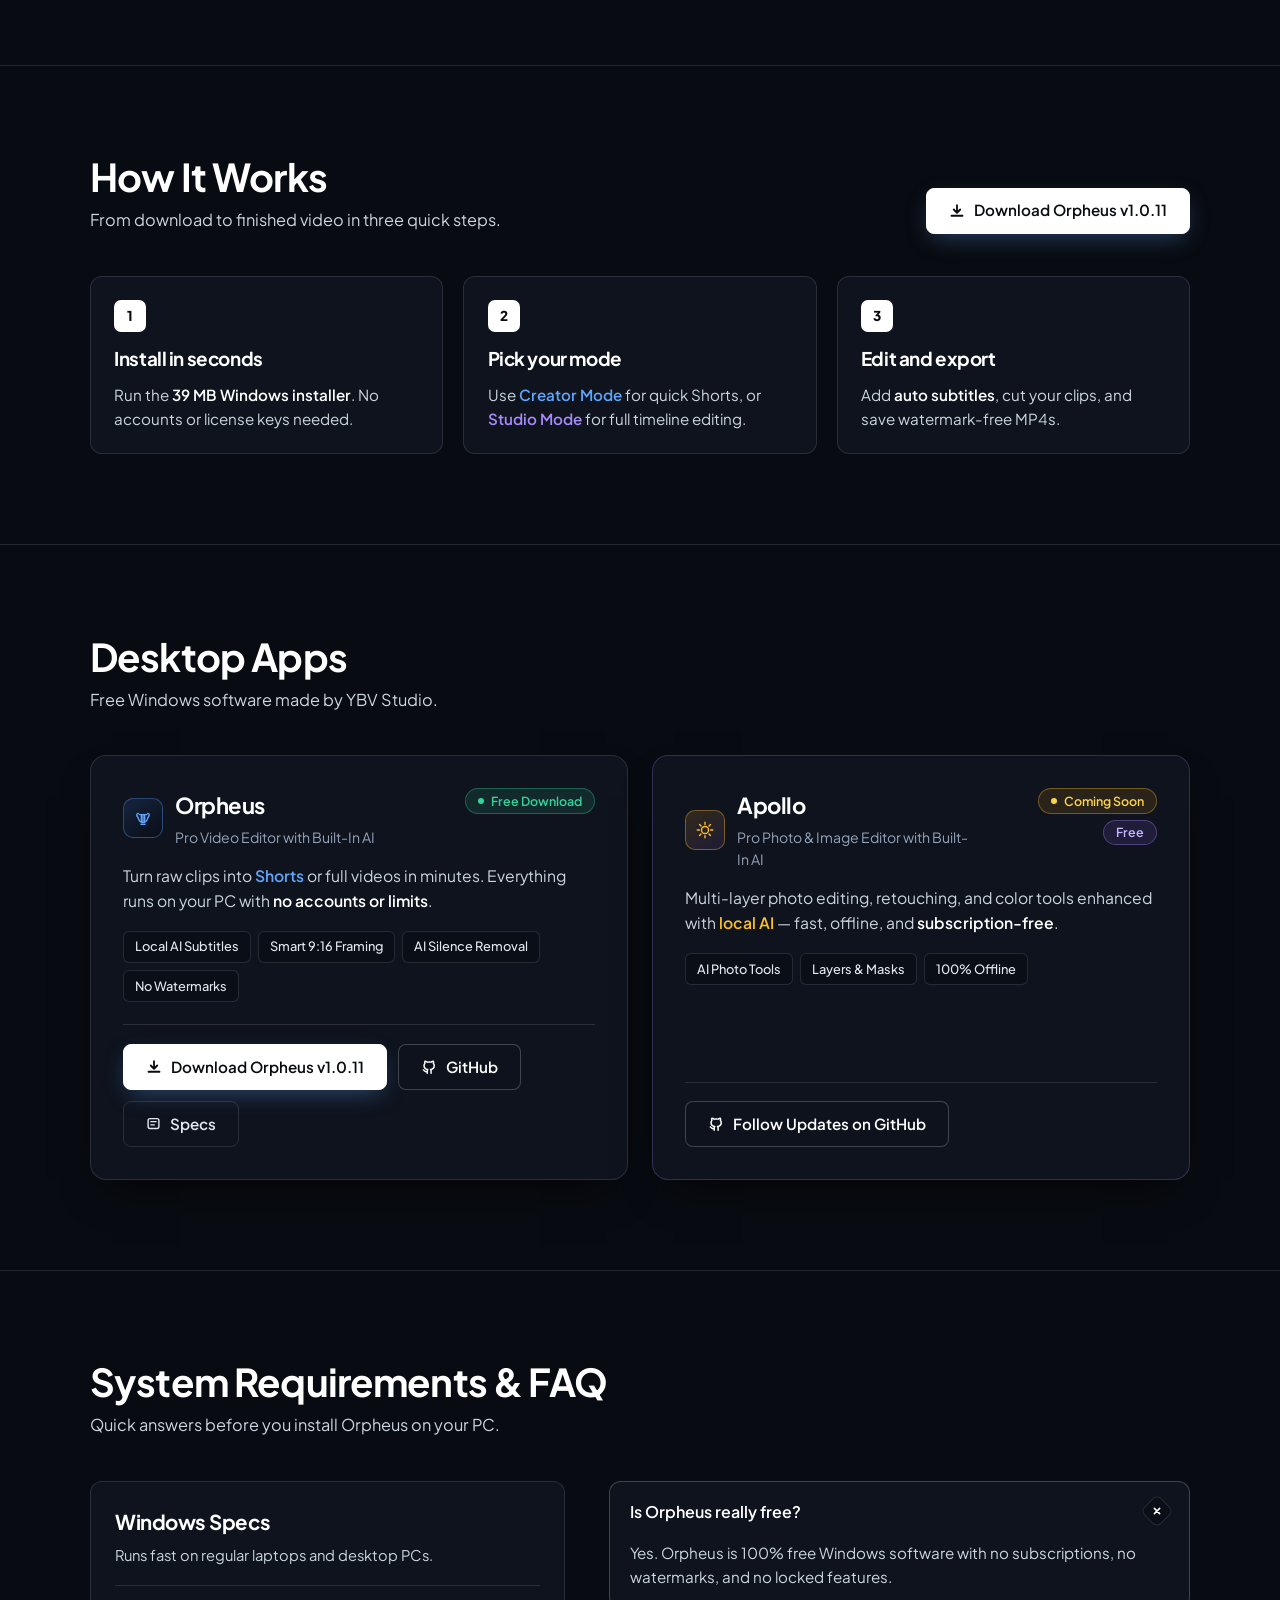
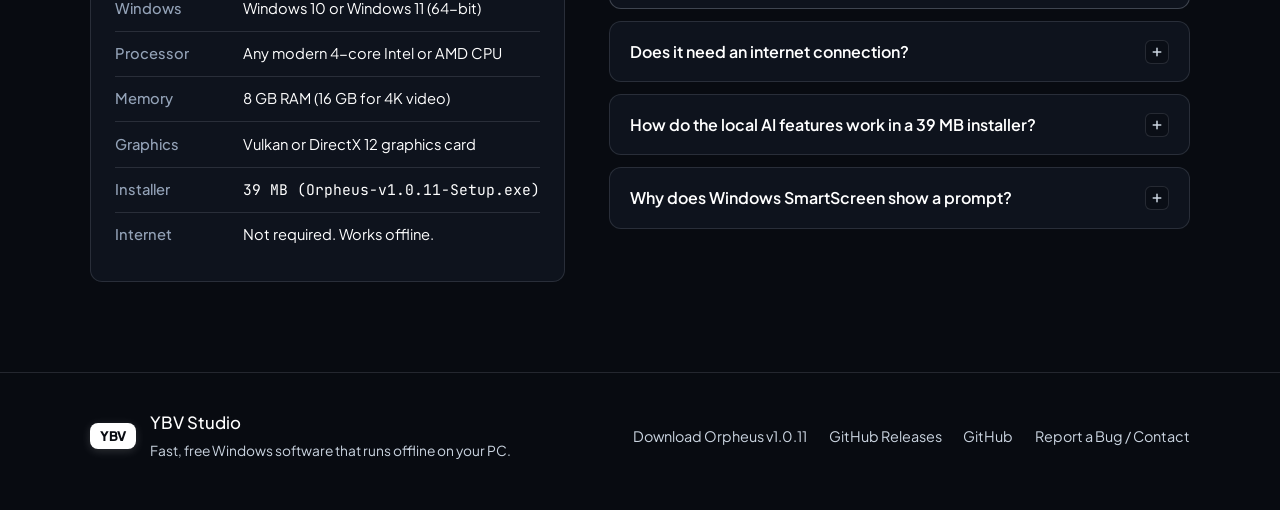
==== commit 9f33b7fa: "release: Orpheus v1.0.11 and SVG icon alignment polish" ====
--- a/docs/index.html
+++ b/docs/index.html
@@ -164,7 +164,9 @@
         aria-label="Dismiss Apollo preview"
         title="Dismiss"
       >
-        &times;
+        <svg width="12" height="12" viewBox="0 0 16 16" fill="none" stroke="currentColor" stroke-width="2" stroke-linecap="round" aria-hidden="true">
+          <path d="M4 4l8 8M12 4l-8 8"/>
+        </svg>
       </button>
     </div>
   </header>
@@ -586,7 +588,11 @@
             <details class="faq-item" open>
               <summary class="faq-question">
                 <span>Is Orpheus really free?</span>
-                <span class="faq-question__icon" aria-hidden="true">+</span>
+                <span class="faq-question__icon" aria-hidden="true">
+                  <svg width="12" height="12" viewBox="0 0 16 16" fill="none" stroke="currentColor" stroke-width="2" stroke-linecap="round" aria-hidden="true">
+                    <path d="M8 3v10M3 8h10"/>
+                  </svg>
+                </span>
               </summary>
               <p class="faq-answer">
                 Yes. Orpheus is 100% free Windows software with no subscriptions, no watermarks, and no locked features.
@@ -596,7 +602,11 @@
             <details class="faq-item">
               <summary class="faq-question">
                 <span>Does it need an internet connection?</span>
-                <span class="faq-question__icon" aria-hidden="true">+</span>
+                <span class="faq-question__icon" aria-hidden="true">
+                  <svg width="12" height="12" viewBox="0 0 16 16" fill="none" stroke="currentColor" stroke-width="2" stroke-linecap="round" aria-hidden="true">
+                    <path d="M8 3v10M3 8h10"/>
+                  </svg>
+                </span>
               </summary>
               <p class="faq-answer">
                 No. Editing, vertical 9:16 layouts, color grading, and auto subtitles all run offline on your PC.
@@ -606,7 +616,11 @@
             <details class="faq-item">
               <summary class="faq-question">
                 <span>How do the local AI features work in a 39 MB installer?</span>
-                <span class="faq-question__icon" aria-hidden="true">+</span>
+                <span class="faq-question__icon" aria-hidden="true">
+                  <svg width="12" height="12" viewBox="0 0 16 16" fill="none" stroke="currentColor" stroke-width="2" stroke-linecap="round" aria-hidden="true">
+                    <path d="M8 3v10M3 8h10"/>
+                  </svg>
+                </span>
               </summary>
               <p class="faq-answer">
                 The Orpheus installer is lightweight (39 MB) so it downloads fast. Built-in tools like silence removal and 9:16 framing work immediately, while the compact local speech-to-text model (Whisper) is downloaded once on first use and stored locally — after that, everything runs 100% offline with no internet or cloud limits.
@@ -616,7 +630,11 @@
             <details class="faq-item">
               <summary class="faq-question">
                 <span>Why does Windows SmartScreen show a prompt?</span>
-                <span class="faq-question__icon" aria-hidden="true">+</span>
+                <span class="faq-question__icon" aria-hidden="true">
+                  <svg width="12" height="12" viewBox="0 0 16 16" fill="none" stroke="currentColor" stroke-width="2" stroke-linecap="round" aria-hidden="true">
+                    <path d="M8 3v10M3 8h10"/>
+                  </svg>
+                </span>
               </summary>
               <p class="faq-answer">
                 Independent free apps without a paid corporate certificate show a standard Windows notice. Click <strong class="hl-white">More info</strong> and then <strong class="hl-white">Run anyway</strong> to install.
@@ -705,7 +723,7 @@
           id="lightbox-close"
           aria-label="Close screenshot preview"
         >
-          <svg width="16" height="16" viewBox="0 0 16 16" fill="none" stroke="currentColor" stroke-width="1.6" stroke-linecap="round" aria-hidden="true">
+          <svg width="16" height="16" viewBox="0 0 16 16" fill="none" stroke="currentColor" stroke-width="2" stroke-linecap="round" aria-hidden="true">
             <path d="M4 4l8 8M12 4l-8 8"/>
           </svg>
         </button>
@@ -744,7 +762,7 @@
         id="dl-dialog-close"
         aria-label="Close download dialog"
       >
-        <svg width="16" height="16" viewBox="0 0 16 16" fill="none" stroke="currentColor" stroke-width="1.6" stroke-linecap="round" aria-hidden="true">
+        <svg width="16" height="16" viewBox="0 0 16 16" fill="none" stroke="currentColor" stroke-width="2" stroke-linecap="round" aria-hidden="true">
           <path d="M4 4l8 8M12 4l-8 8"/>
         </svg>
       </button>
@@ -834,7 +852,7 @@
         id="spec-dialog-close"
         aria-label="Close specs dialog"
       >
-        <svg width="16" height="16" viewBox="0 0 16 16" fill="none" stroke="currentColor" stroke-width="1.6" stroke-linecap="round" aria-hidden="true">
+        <svg width="16" height="16" viewBox="0 0 16 16" fill="none" stroke="currentColor" stroke-width="2" stroke-linecap="round" aria-hidden="true">
           <path d="M4 4l8 8M12 4l-8 8"/>
         </svg>
       </button>
--- a/docs/styles.css
+++ b/docs/styles.css
@@ -392,11 +392,11 @@
   display: inline-flex;
   align-items: center;
   gap: 0.45rem;
-  padding: 0.3rem 0.75rem;
+  padding: 0.34rem 0.75rem;
   border-radius: 999px;
   font-size: 0.78rem;
   font-weight: 600;
-  line-height: 1.2;
+  line-height: 1;
   white-space: nowrap;
 }
 
@@ -1016,13 +1016,20 @@
 .feature-card__icon {
   width: 40px;
   height: 40px;
+  padding: 0;
+  line-height: 1;
   border-radius: 9px;
   background-color: var(--bg-well);
   border: 1px solid var(--border-strong);
   color: var(--accent-ice);
-  display: inline-grid;
-  place-items: center;
+  display: inline-flex;
+  align-items: center;
+  justify-content: center;
   flex-shrink: 0;
+}
+
+.feature-card__icon svg {
+  display: block;
 }
 
 .feature-card__title {
@@ -1258,14 +1265,22 @@
 .faq-question__icon {
   width: 24px;
   height: 24px;
+  padding: 0;
   border-radius: 6px;
   background-color: var(--bg-well);
   border: 1px solid var(--border-subtle);
-  display: inline-grid;
-  place-items: center;
+  display: inline-flex;
+  align-items: center;
+  justify-content: center;
+  line-height: 1;
   color: var(--ink-body);
   flex-shrink: 0;
-  transition: transform var(--dur-fast) var(--ease-out);
+  transition: transform var(--dur-fast) var(--ease-out),
+    color var(--dur-fast) var(--ease-out);
+}
+
+.faq-question__icon svg {
+  display: block;
 }
 
 .faq-item[open] .faq-question__icon {
@@ -1328,10 +1343,13 @@
 }
 
 .icon-close-btn {
-  display: inline-grid;
-  place-items: center;
+  display: inline-flex;
+  align-items: center;
+  justify-content: center;
   width: 40px;
   height: 40px;
+  padding: 0;
+  line-height: 1;
   border-radius: var(--radius-sm);
   border: 1px solid var(--border-subtle);
   background-color: var(--bg-surface);
@@ -1340,6 +1358,10 @@
   flex-shrink: 0;
   transition: color var(--dur-fast) var(--ease-out),
     border-color var(--dur-fast) var(--ease-out);
+}
+
+.icon-close-btn svg {
+  display: block;
 }
 
 .icon-close-btn:hover {
@@ -1396,14 +1418,17 @@
 .dialog-step__num {
   width: 26px;
   height: 26px;
+  padding: 0;
+  line-height: 1;
   border-radius: 6px;
   background-color: #FFFFFF;
   color: #080B11;
   font-family: var(--font-brand);
   font-weight: 800;
   font-size: 0.78rem;
-  display: inline-grid;
-  place-items: center;
+  display: inline-flex;
+  align-items: center;
+  justify-content: center;
 }
 
 .dialog-step__title {
@@ -1869,14 +1894,21 @@
 }
 
 .app-emblem {
-  display: inline-grid;
-  place-items: center;
+  display: inline-flex;
+  align-items: center;
+  justify-content: center;
+  line-height: 1;
+  padding: 0;
   width: 40px;
   height: 40px;
   border-radius: 10px;
   background-color: var(--bg-well);
   border: 1px solid var(--border-strong);
   flex-shrink: 0;
+}
+
+.app-emblem svg {
+  display: block;
 }
 
 .app-emblem--orpheus {
@@ -1966,16 +1998,23 @@
 }
 
 .apollo-float__icon {
-  display: inline-grid;
-  place-items: center;
+  display: inline-flex;
+  align-items: center;
+  justify-content: center;
+  line-height: 1;
+  padding: 0;
   color: #FBBF24;
   flex-shrink: 0;
+}
+
+.apollo-float__icon svg {
+  display: block;
 }
 
 .apollo-float__label {
   font-size: 0.8rem;
   color: #FCD34D;
-  line-height: 1.2;
+  line-height: 1;
 }
 
 .apollo-float__label strong {
@@ -1984,8 +2023,9 @@
 }
 
 .apollo-float__dismiss {
-  display: inline-grid;
-  place-items: center;
+  display: inline-flex;
+  align-items: center;
+  justify-content: center;
   width: 20px;
   height: 20px;
   padding: 0;
@@ -1993,12 +2033,15 @@
   border-radius: 999px;
   background: transparent;
   color: var(--ink-muted);
-  font-size: 0.95rem;
   line-height: 1;
   cursor: pointer;
   flex-shrink: 0;
   transition: color var(--dur-fast) var(--ease-out),
     background-color var(--dur-fast) var(--ease-out);
+}
+
+.apollo-float__dismiss svg {
+  display: block;
 }
 
 .apollo-float__dismiss:hover {
